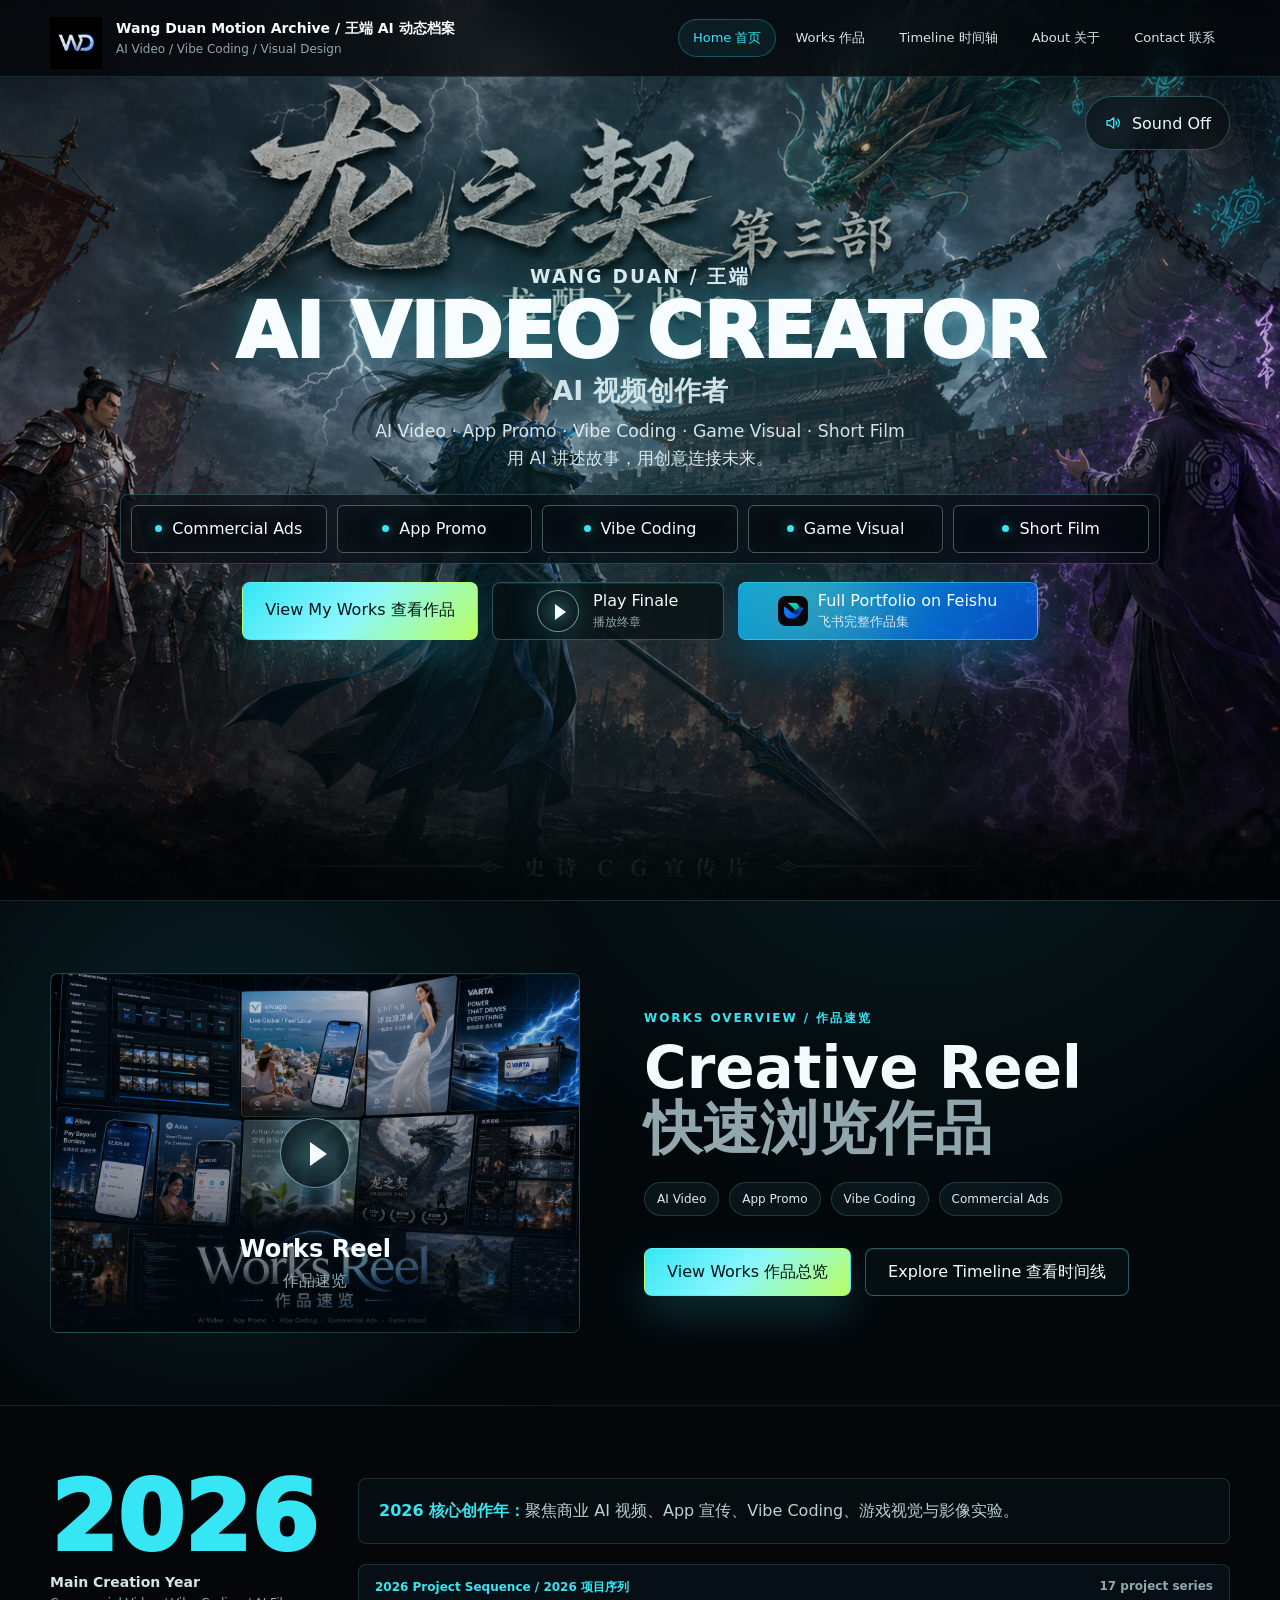
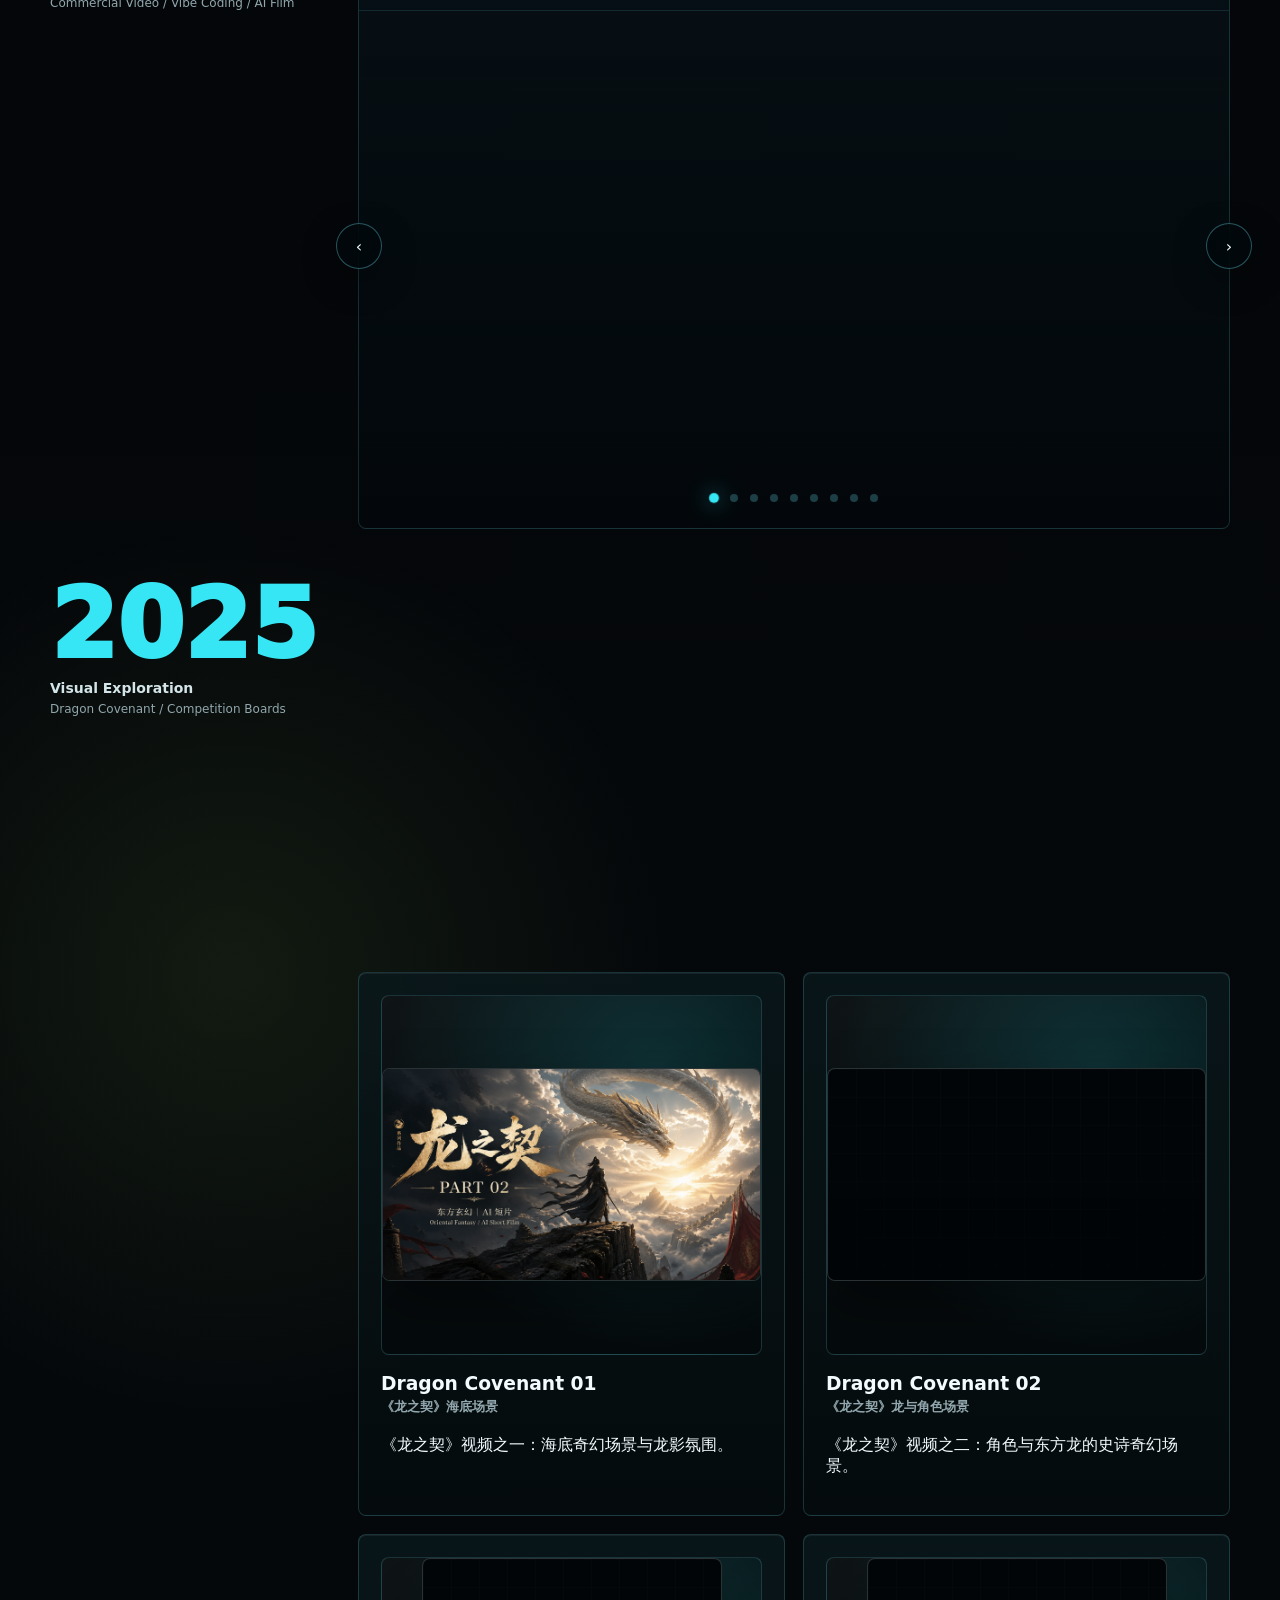
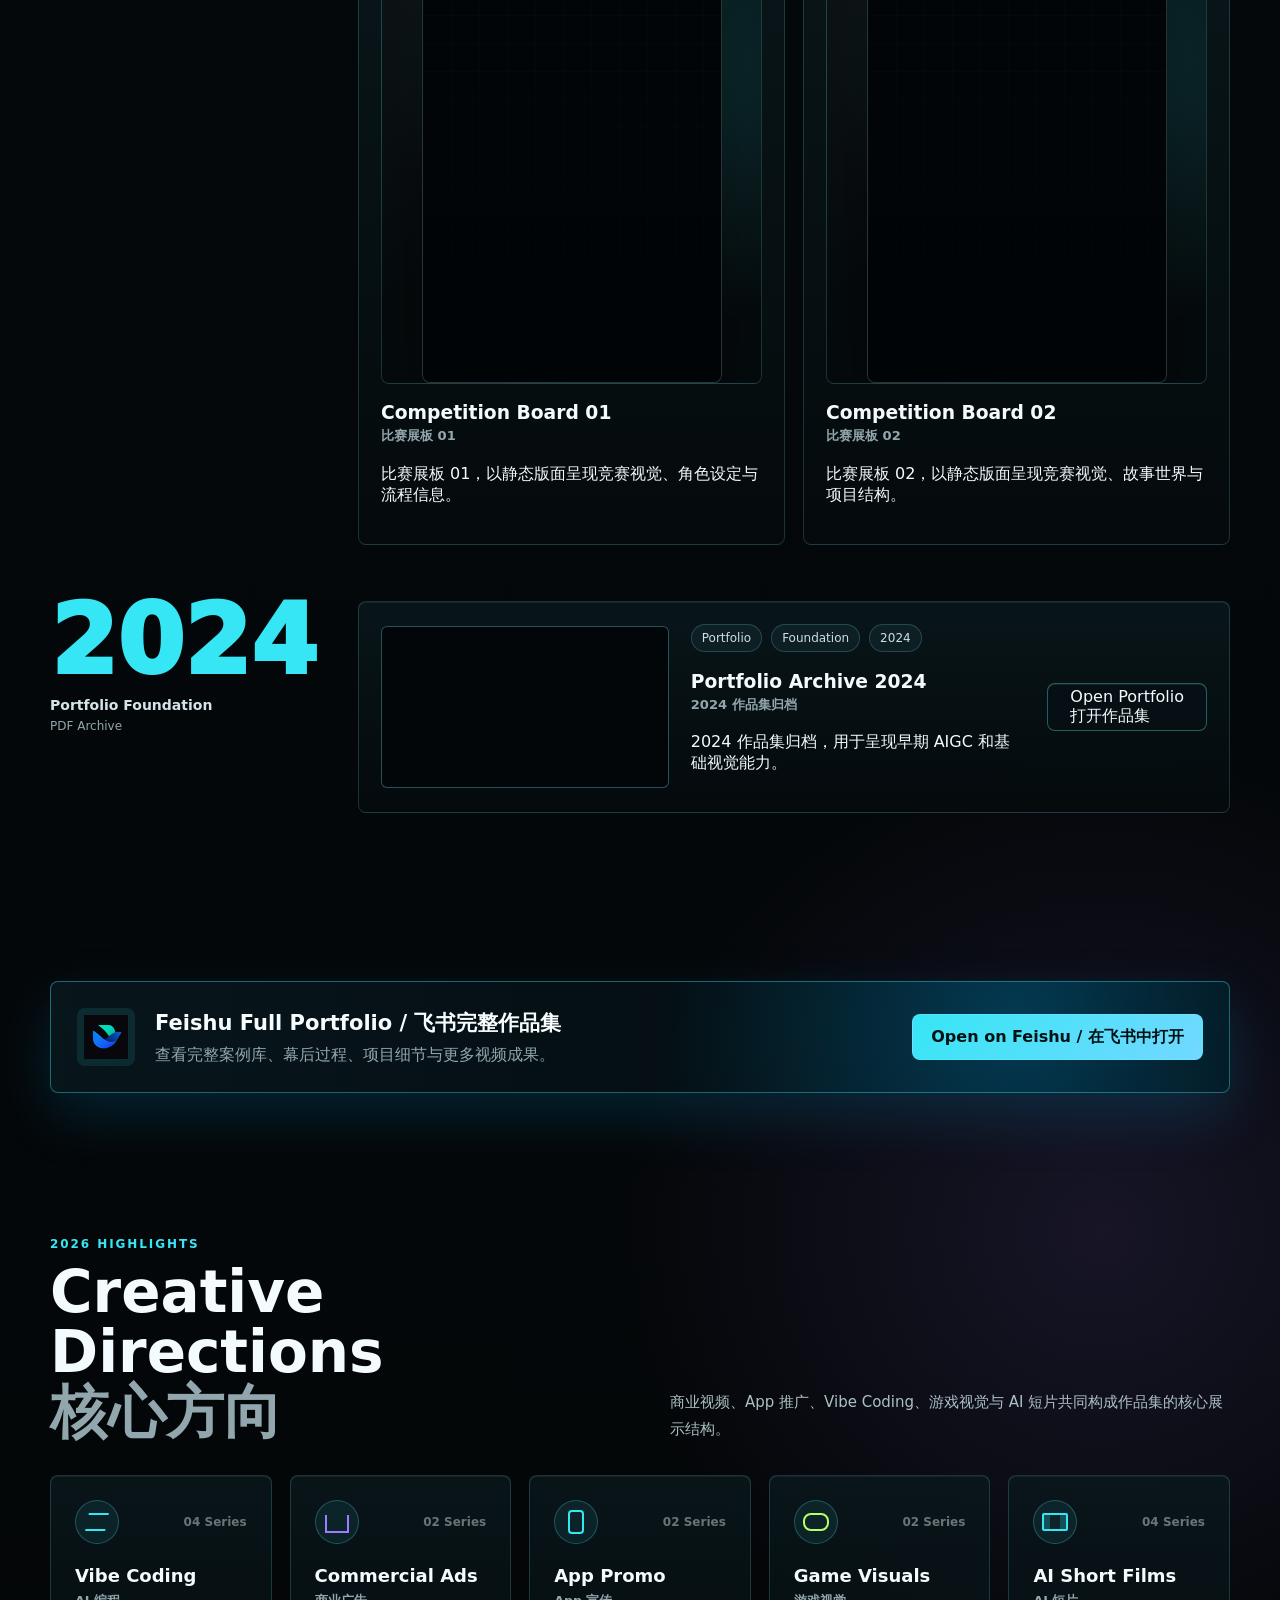
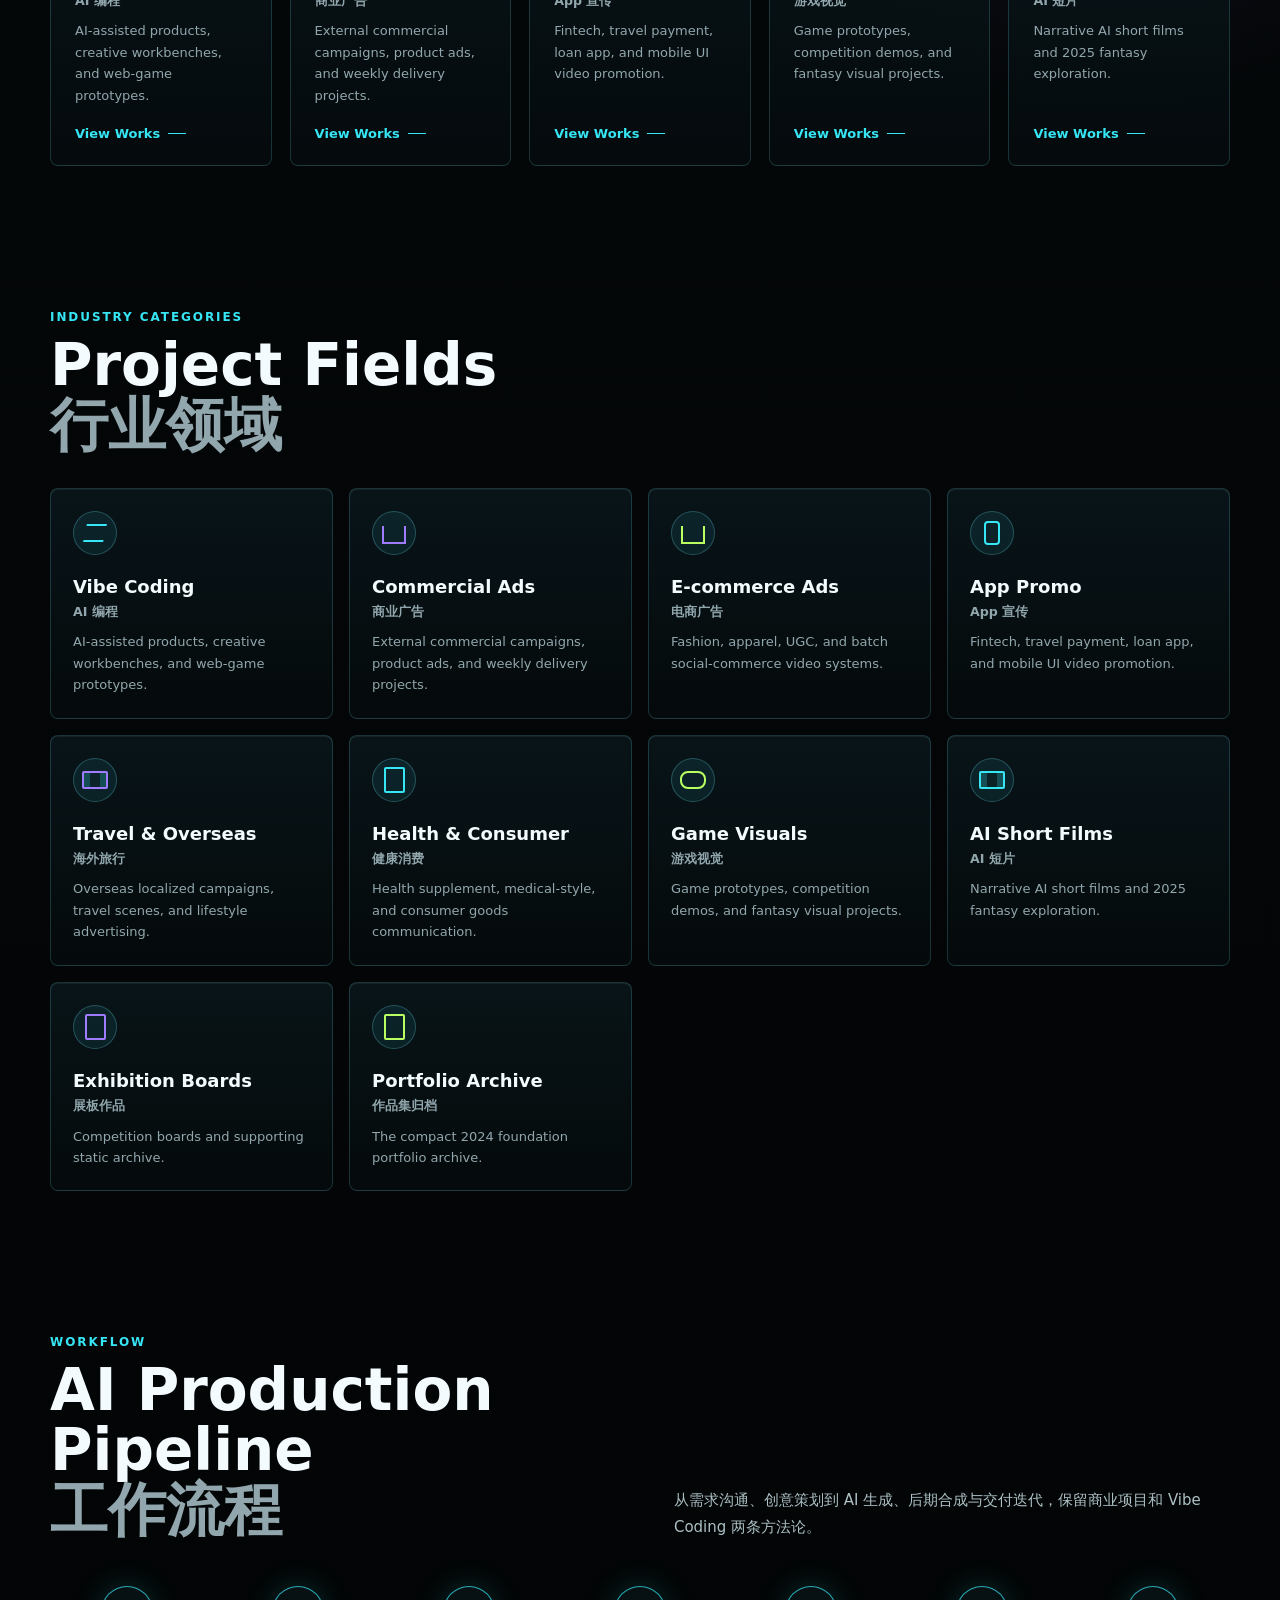
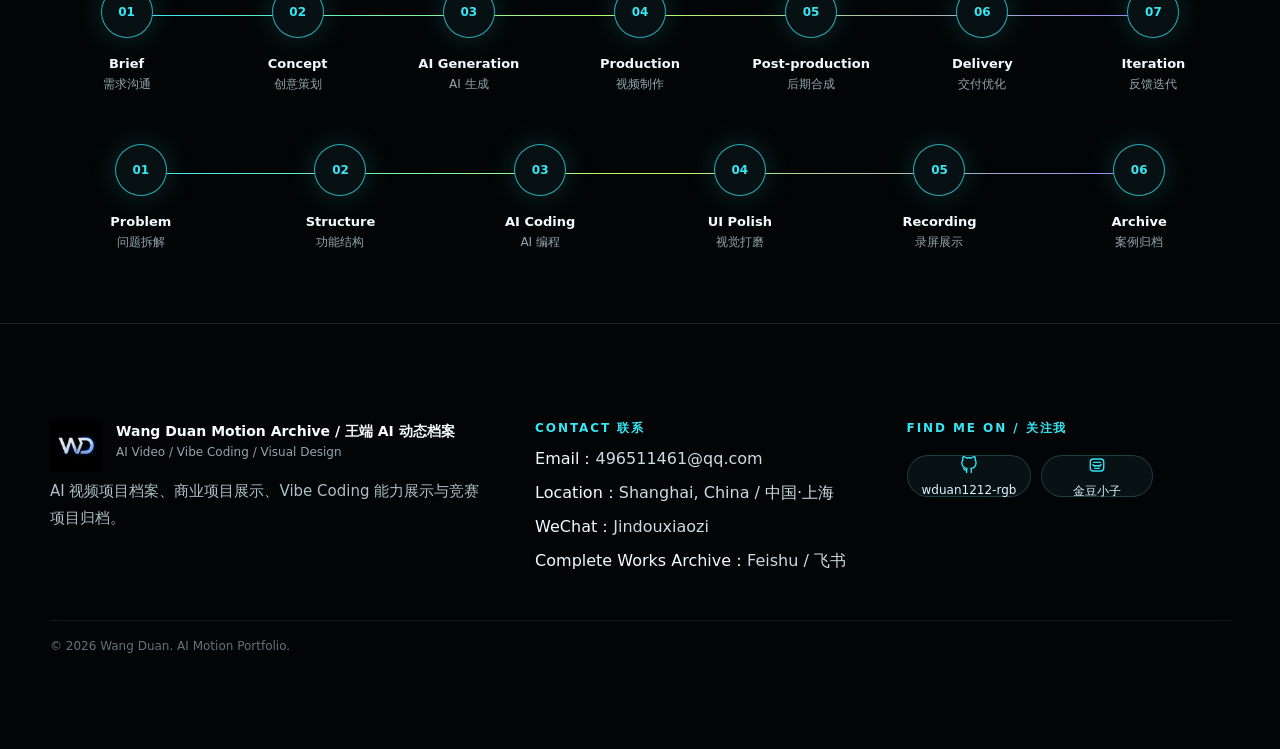
==== index.html @ a0ca11a1 "Deploy clean portfolio site" ====
<!doctype html>
<html lang="zh-CN">
  <head>
    <meta charset="utf-8">
    <meta name="viewport" content="width=device-width, initial-scale=1">
    <title>Wang Duan Motion Archive / 王端 AI 动态档案</title>
    <meta name="description" content="王端 AI 视频、Vibe Coding 网站与视觉设计个人作品集。">
    <link rel="stylesheet" href="assets/css/styles.css">
  </head>
  <body>
    <div class="shell">
      <header class="site-header">
        <nav class="nav" aria-label="Primary navigation">
          <a class="brand" href="index.html" aria-label="Wang Duan Motion Archive home">
            <span class="brand-mark">WD</span>
            <span class="brand-copy">
              <span class="brand-title">Wang Duan Motion Archive / 王端 AI 动态档案</span>
              <span class="brand-subtitle">AI Video / Vibe Coding / Visual Design</span>
            </span>
          </a>
          <button class="nav-toggle" type="button" data-nav-toggle aria-expanded="false" aria-label="Open navigation">
            <span></span><span></span><span></span>
          </button>
          <div class="nav-links" data-nav-links>
            <a href="index.html">Home 首页</a>
            <a href="works.html">Works 作品</a>
            <a href="index.html#timeline">Timeline 时间轴</a>
            <a href="about.html">About 关于</a>
            <a href="#contact">Contact 联系</a>
          </div>
        </nav>
      </header>

      <main class="page-main v2-main">
        <section class="hero-video-section" id="home">
          <video class="hero-bg-video" data-hero-video poster="assets/covers/horizontal/dragon-covenant-finale.png" autoplay playsinline loop></video>
          <div class="hero-poster-fallback" aria-hidden="true"></div>
          <div class="hero-video-overlay"></div>

          <button class="sound-toggle" type="button" data-sound-toggle>
            <img src="assets/icons/sound-on.svg" alt="" width="18" height="18">
            <span data-sound-label>Sound On</span>
          </button>

          <div class="container hero-v2-content">
            <h1 class="hero-v2-title reveal delay-1">
              <span>WANG DUAN / 王端</span>
              <strong>AI Video Creator</strong>
              <em>AI 视频创作者</em>
            </h1>
            <p class="hero-v2-copy reveal delay-2">
              AI Video · App Promo · Vibe Coding · Game Visual · Short Film<br>
              用 AI 讲述故事，用创意连接未来。
            </p>
            <div class="hero-v2-tags reveal delay-2" aria-label="Core directions">
              <a href="works.html?category=Commercial%20Ads">Commercial Ads</a>
              <a href="works.html?category=App%20Promo">App Promo</a>
              <a href="works.html?category=Vibe%20Coding">Vibe Coding</a>
              <a href="works.html?category=Game%20Visuals">Game Visual</a>
              <a href="works.html?category=AI%20Short%20Films">Short Film</a>
            </div>
            <div class="cta-row hero-cta reveal delay-3">
              <a class="button primary" href="#timeline">View My Works 查看作品</a>
              <a class="button hero-play-chip" href="https://www.bilibili.com/video/BV1qN9eBxE8x/?share_source=copy_web&vd_source=a8f7ef8f1d05e88568afa1ec3b099931" target="_blank" rel="noopener">
                <span class="play-button small" aria-hidden="true"></span>
                <span>Play Finale<br><em>播放终章</em></span>
              </a>
              <a class="button feishu-button" href="https://tcndqnj035ys.feishu.cn/docx/TIaadDGlfo3OVuxZvAxcnTnXn2g?from=from_copylink" data-feishu-link target="_blank" rel="noopener">
                <img src="assets/logo/feishu-icon.png" alt="" width="28" height="28">
                <span>Full Portfolio on Feishu<br><em>飞书完整作品集</em></span>
              </a>
            </div>
          </div>

          <a class="scroll-cue" href="#timeline">Scroll Down to Explore Timeline / 向下滚动查看时间线</a>
        </section>

        <section class="section compact intro-video-section" id="intro">
          <div class="container intro-video-grid">
            <a class="intro-video-card reveal" href="https://www.bilibili.com/video/BV1BA9eBoEZW/?share_source=copy_web&vd_source=a8f7ef8f1d05e88568afa1ec3b099931" target="_blank" rel="noopener">
              <video class="intro-preview-video" src="assets/covers/motion/quick-preview-cover.mp4" poster="assets/covers/horizontal/quick-preview-cover.png" autoplay muted loop playsinline preload="metadata" aria-hidden="true"></video>
              <span class="play-button" aria-hidden="true"></span>
              <span class="intro-video-copy">
                <strong>Works Reel</strong>
                <em>作品速览</em>
              </span>
            </a>
            <div class="intro-video-text reveal delay-1">
              <p class="section-kicker">Works Overview / 作品速览</p>
              <h2 class="section-title">Creative Reel<br><span>快速浏览作品</span></h2>
              <div class="intro-tag-row">
                <span>AI Video</span>
                <span>App Promo</span>
                <span>Vibe Coding</span>
                <span>Commercial Ads</span>
              </div>
              <div class="cta-row">
                <a class="button primary" href="works.html">View Works 作品总览</a>
                <a class="button" href="#timeline">Explore Timeline 查看时间线</a>
              </div>
            </div>
          </div>
        </section>

        <section class="section" id="timeline">
          <div class="container">
            <div class="timeline" data-timeline></div>
          </div>
        </section>

        <section class="section compact feishu-strip-section">
          <div class="container">
            <a class="feishu-strip reveal" href="https://tcndqnj035ys.feishu.cn/docx/TIaadDGlfo3OVuxZvAxcnTnXn2g?from=from_copylink" data-feishu-link target="_blank" rel="noopener">
              <span class="feishu-strip-icon">
                <img src="assets/logo/feishu-icon.png" alt="" width="44" height="44">
              </span>
              <span>
                <strong>Feishu Full Portfolio / 飞书完整作品集</strong>
                <em>查看完整案例库、幕后过程、项目细节与更多视频成果。</em>
              </span>
              <span class="feishu-strip-action">Open on Feishu / 在飞书中打开</span>
            </a>
          </div>
        </section>

        <section class="section compact" id="highlights">
          <div class="container">
            <div class="section-heading reveal">
              <div>
                <p class="section-kicker">2026 Highlights</p>
                <h2 class="section-title">Creative Directions<br><span>核心方向</span></h2>
              </div>
              <p class="section-lead">商业视频、App 推广、Vibe Coding、游戏视觉与 AI 短片共同构成作品集的核心展示结构。</p>
            </div>
            <div class="card-grid highlight-grid" data-highlights></div>
          </div>
        </section>

        <section class="section compact" id="categories">
          <div class="container">
            <div class="section-heading reveal">
              <div>
                <p class="section-kicker">Industry Categories</p>
                <h2 class="section-title">Project Fields<br><span>行业领域</span></h2>
              </div>
            </div>
            <div class="category-grid" data-categories></div>
          </div>
        </section>

        <section class="section compact" id="workflow">
          <div class="container">
            <div class="section-heading reveal">
              <div>
                <p class="section-kicker">Workflow</p>
                <h2 class="section-title">AI Production Pipeline<br><span>工作流程</span></h2>
              </div>
              <p class="section-lead">从需求沟通、创意策划到 AI 生成、后期合成与交付迭代，保留商业项目和 Vibe Coding 两条方法论。</p>
            </div>
            <div class="workflow-wrap">
              <div class="workflow reveal" data-workflow></div>
              <div class="workflow reveal six" data-vibe-workflow></div>
            </div>
          </div>
        </section>

        <section class="section contact-band" id="contact">
          <div class="container">
            <div class="contact-grid">
              <div class="reveal">
                <a class="brand" href="index.html">
                  <span class="brand-mark">WD</span>
                  <span class="brand-copy">
                    <span class="brand-title">Wang Duan Motion Archive / 王端 AI 动态档案</span>
                    <span class="brand-subtitle">AI Video / Vibe Coding / Visual Design</span>
                  </span>
                </a>
                <p class="section-lead">AI 视频项目档案、商业项目展示、Vibe Coding 能力展示与竞赛项目归档。</p>
              </div>
              <div class="reveal delay-1">
                <p class="section-kicker">Contact 联系</p>
                <ul class="contact-list">
                  <li>Email：<a href="mailto:496511461@qq.com" data-site-email>496511461@qq.com</a></li>
                  <li>Location：<span data-site-location>Shanghai, China / 中国·上海</span></li>
                  <li>WeChat：<span data-site-wechat>Jindouxiaozi</span></li>
                  <li>Complete Works Archive：<a href="https://tcndqnj035ys.feishu.cn/docx/TIaadDGlfo3OVuxZvAxcnTnXn2g?from=from_copylink" data-feishu-link target="_blank" rel="noopener">Feishu / 飞书</a></li>
                </ul>
              </div>
              <div class="reveal delay-2">
                <p class="section-kicker">Find me on / 关注我</p>
                <div class="social-row" data-socials></div>
              </div>
            </div>
            <div class="footer-note">© 2026 Wang Duan. AI Motion Portfolio.</div>
          </div>
        </section>
      </main>
    </div>

    <div class="modal" data-video-modal aria-hidden="true" role="dialog" aria-modal="true" aria-labelledby="video-modal-title">
      <div class="modal-backdrop"></div>
      <div class="modal-panel">
        <div class="modal-head">
          <h2 class="modal-title" id="video-modal-title" data-modal-title>Media Preview</h2>
          <button class="modal-close" type="button" data-modal-close aria-label="Close modal">×</button>
        </div>
        <div class="modal-body" data-modal-body></div>
      </div>
    </div>

    <script src="assets/js/data.js?v=20260501-portfolio-link"></script>
    <script src="assets/js/main.js?v=20260501-portfolio-link"></script>
  </body>
</html>
---- assets/css/styles.css ----
:root {
  --bg: #030507;
  --bg-soft: #071013;
  --panel: rgba(8, 18, 21, 0.78);
  --panel-strong: rgba(10, 23, 28, 0.94);
  --line: rgba(116, 238, 255, 0.18);
  --line-strong: rgba(116, 238, 255, 0.42);
  --text: #f3fbff;
  --muted: #91a7ad;
  --muted-2: #61747a;
  --cyan: #36e6f4;
  --lime: #b9ff62;
  --violet: #9f7cff;
  --rose: #ff6fb1;
  --amber: #ffd166;
  --shadow: 0 24px 70px rgba(0, 0, 0, 0.42);
  --radius: 8px;
  --max: 1180px;
  --ease: cubic-bezier(0.22, 1, 0.36, 1);
}

* {
  box-sizing: border-box;
}

html {
  scroll-behavior: smooth;
  background: var(--bg);
}

body {
  margin: 0;
  min-height: 100vh;
  color: var(--text);
  font-family: Inter, ui-sans-serif, system-ui, -apple-system, BlinkMacSystemFont, "Segoe UI", "PingFang SC", "Microsoft YaHei", sans-serif;
  background:
    radial-gradient(circle at 72% 10%, rgba(54, 230, 244, 0.22), transparent 32rem),
    radial-gradient(circle at 18% 36%, rgba(185, 255, 98, 0.08), transparent 28rem),
    radial-gradient(circle at 86% 62%, rgba(159, 124, 255, 0.12), transparent 30rem),
    linear-gradient(180deg, #030507 0%, #05080b 44%, #020404 100%);
  overflow-x: hidden;
}

body::before {
  content: "";
  position: fixed;
  inset: 0;
  pointer-events: none;
  z-index: -2;
  background-image:
    linear-gradient(rgba(99, 224, 240, 0.07) 1px, transparent 1px),
    linear-gradient(90deg, rgba(99, 224, 240, 0.07) 1px, transparent 1px);
  background-size: 48px 48px;
  mask-image: linear-gradient(180deg, rgba(0, 0, 0, 0.92), rgba(0, 0, 0, 0.12) 70%, transparent);
}

body::after {
  content: "";
  position: fixed;
  inset: 0;
  pointer-events: none;
  z-index: -1;
  background:
    linear-gradient(90deg, rgba(3, 5, 7, 0.9), transparent 26%, transparent 74%, rgba(3, 5, 7, 0.9)),
    repeating-linear-gradient(0deg, rgba(255, 255, 255, 0.025) 0, rgba(255, 255, 255, 0.025) 1px, transparent 1px, transparent 3px);
  opacity: 0.65;
}

img {
  display: block;
  max-width: 100%;
}

a {
  color: inherit;
  text-decoration: none;
}

button,
input,
textarea {
  font: inherit;
}

button {
  cursor: pointer;
}

.shell {
  min-height: 100vh;
}

.site-header {
  position: fixed;
  top: 0;
  left: 0;
  right: 0;
  z-index: 50;
  border-bottom: 1px solid rgba(116, 238, 255, 0.14);
  background: rgba(3, 5, 7, 0.72);
  backdrop-filter: blur(18px);
}

.nav {
  width: min(var(--max), calc(100vw - 40px));
  height: 76px;
  margin: 0 auto;
  display: flex;
  align-items: center;
  justify-content: space-between;
  gap: 28px;
}

.brand {
  display: flex;
  align-items: center;
  gap: 14px;
  min-width: 0;
}

.brand-mark {
  width: 50px;
  height: 36px;
  display: grid;
  place-items: center;
  color: var(--cyan);
  font-size: 30px;
  font-weight: 900;
  line-height: 1;
}

.brand-copy {
  min-width: 0;
}

.brand-title {
  display: block;
  color: #f7fdff;
  font-size: 14px;
  font-weight: 780;
  white-space: nowrap;
  overflow: hidden;
  text-overflow: ellipsis;
}

.brand-subtitle {
  display: block;
  margin-top: 4px;
  color: var(--muted);
  font-size: 12px;
}

.nav-links {
  display: flex;
  align-items: center;
  gap: 4px;
}

.nav-links a {
  position: relative;
  display: inline-flex;
  align-items: center;
  height: 38px;
  padding: 0 14px;
  color: #d5e5e9;
  font-size: 13px;
  border: 1px solid transparent;
  border-radius: 999px;
  transition: color 0.25s var(--ease), border-color 0.25s var(--ease), background 0.25s var(--ease);
}

.nav-links a:hover,
.nav-links a.is-active {
  color: var(--cyan);
  border-color: rgba(54, 230, 244, 0.28);
  background: rgba(54, 230, 244, 0.08);
}

.nav-toggle {
  display: none;
  width: 42px;
  height: 42px;
  border: 1px solid rgba(116, 238, 255, 0.24);
  border-radius: 8px;
  color: var(--text);
  background: rgba(8, 18, 21, 0.72);
}

.nav-toggle span {
  display: block;
  width: 20px;
  height: 2px;
  margin: 4px auto;
  background: currentColor;
}

.page-main {
  padding-top: 76px;
}

.section {
  position: relative;
  padding: 96px 0;
}

.section.compact {
  padding: 72px 0;
}

.container {
  width: min(var(--max), calc(100vw - 40px));
  margin: 0 auto;
}

.section-heading {
  display: flex;
  align-items: end;
  justify-content: space-between;
  gap: 28px;
  margin-bottom: 32px;
}

.section-kicker {
  margin: 0 0 12px;
  color: var(--cyan);
  font-size: 12px;
  font-weight: 800;
  letter-spacing: 0.16em;
  text-transform: uppercase;
}

.section-title {
  margin: 0;
  color: var(--text);
  font-size: clamp(30px, 5vw, 58px);
  line-height: 1.03;
  font-weight: 880;
}

.section-title span {
  color: var(--muted);
}

.section-lead {
  max-width: 560px;
  margin: 16px 0 0;
  color: #acc0c5;
  font-size: 15px;
  line-height: 1.8;
}

.page-hero {
  min-height: calc(100vh - 76px);
  padding: 58px 0 24px;
  display: grid;
  align-items: center;
}

.hero-grid {
  display: grid;
  grid-template-columns: minmax(0, 1.02fr) minmax(420px, 0.98fr);
  gap: clamp(28px, 5vw, 72px);
  align-items: center;
}

.eyebrow {
  display: inline-flex;
  align-items: center;
  gap: 10px;
  color: var(--cyan);
  font-size: 13px;
  font-weight: 820;
  letter-spacing: 0.08em;
  text-transform: uppercase;
}

.eyebrow::before {
  content: "";
  width: 28px;
  height: 1px;
  background: currentColor;
}

.hero-title {
  margin: 22px 0 0;
  font-size: clamp(48px, 9vw, 106px);
  line-height: 0.94;
  font-weight: 900;
  letter-spacing: 0;
}

.hero-title .line {
  display: block;
  opacity: 0;
  transform: translateY(24px);
  animation: titleIn 0.82s var(--ease) forwards;
}

.hero-title .line:nth-child(2) {
  animation-delay: 0.1s;
}

.hero-title .line:nth-child(3) {
  animation-delay: 0.2s;
}

.hero-title em {
  color: transparent;
  font-style: normal;
  -webkit-text-stroke: 1px rgba(243, 251, 255, 0.72);
}

.hero-copy {
  max-width: 590px;
  margin: 24px 0 0;
  color: #bed0d5;
  font-size: 17px;
  line-height: 1.85;
}

.tag-row {
  display: flex;
  flex-wrap: wrap;
  gap: 12px;
  margin-top: 26px;
}

.tag-card {
  min-width: 114px;
  padding: 14px 14px 13px;
  border: 1px solid rgba(116, 238, 255, 0.22);
  border-radius: 8px;
  background: linear-gradient(180deg, rgba(14, 31, 36, 0.78), rgba(7, 15, 17, 0.72));
  box-shadow: inset 0 1px 0 rgba(255, 255, 255, 0.06);
  transition: transform 0.35s var(--ease), border-color 0.35s var(--ease), background 0.35s var(--ease);
}

.tag-card:hover {
  transform: translateY(-4px);
  border-color: rgba(54, 230, 244, 0.64);
  background: linear-gradient(180deg, rgba(24, 55, 61, 0.86), rgba(7, 15, 17, 0.76));
}

.tag-card strong {
  display: block;
  margin-bottom: 4px;
  color: var(--text);
  font-size: 13px;
}

.tag-card span {
  color: var(--muted);
  font-size: 12px;
}

.cta-row {
  display: flex;
  flex-wrap: wrap;
  gap: 14px;
  margin-top: 32px;
}

.button {
  --button-line: rgba(116, 238, 255, 0.34);
  display: inline-flex;
  align-items: center;
  justify-content: center;
  gap: 10px;
  min-height: 48px;
  padding: 0 22px;
  border: 1px solid var(--button-line);
  border-radius: 8px;
  color: var(--text);
  background: rgba(7, 18, 21, 0.82);
  box-shadow: inset 0 1px 0 rgba(255, 255, 255, 0.08);
  transition: transform 0.28s var(--ease), border-color 0.28s var(--ease), background 0.28s var(--ease), color 0.28s var(--ease);
}

.button.primary {
  color: #001214;
  border-color: transparent;
  background: linear-gradient(135deg, var(--cyan), #8af7ff 48%, var(--lime));
  box-shadow: 0 18px 44px rgba(54, 230, 244, 0.18);
}

.button:hover {
  transform: translateY(-3px);
  border-color: rgba(54, 230, 244, 0.68);
}

.button[aria-disabled="true"],
.button:disabled {
  color: var(--muted-2);
  cursor: not-allowed;
  border-color: rgba(116, 238, 255, 0.12);
  background: rgba(7, 18, 21, 0.44);
  box-shadow: none;
  transform: none;
}

.hero-visual {
  position: relative;
  min-height: 620px;
  display: grid;
  align-items: end;
  justify-items: center;
  isolation: isolate;
}

.portrait-orbit {
  position: absolute;
  width: min(46vw, 610px);
  aspect-ratio: 1;
  border-radius: 50%;
  border: 1px solid rgba(54, 230, 244, 0.18);
  background:
    radial-gradient(circle, rgba(54, 230, 244, 0.32), transparent 42%),
    conic-gradient(from 45deg, rgba(54, 230, 244, 0.46), transparent, rgba(185, 255, 98, 0.18), transparent, rgba(159, 124, 255, 0.22), transparent);
  filter: drop-shadow(0 0 58px rgba(54, 230, 244, 0.2));
  transform: translate3d(var(--mx, 0), var(--my, 0), 0);
  transition: transform 0.28s linear;
  animation: orbitSpin 18s linear infinite;
  opacity: 0.8;
}

.portrait-orbit::before,
.portrait-orbit::after {
  content: "";
  position: absolute;
  inset: 8%;
  border-radius: inherit;
  border: 1px dashed rgba(116, 238, 255, 0.28);
}

.portrait-orbit::after {
  inset: 20%;
  border-color: rgba(185, 255, 98, 0.16);
  animation: orbitSpin 12s linear infinite reverse;
}

.portrait-wrap {
  position: relative;
  width: min(40vw, 520px);
  max-width: 520px;
  align-self: end;
  transform: translate3d(calc(var(--mx, 0) * -0.5), calc(var(--my, 0) * -0.5), 0);
  transition: transform 0.28s linear;
  z-index: 1;
}

.portrait-wrap::after {
  content: "";
  position: absolute;
  left: 4%;
  right: 4%;
  bottom: -1px;
  height: 34%;
  background: linear-gradient(180deg, transparent, #030507 72%);
  pointer-events: none;
}

.portrait-image {
  width: 100%;
  height: auto;
  filter: drop-shadow(0 32px 42px rgba(0, 0, 0, 0.56)) saturate(0.96) contrast(1.04);
}

.intro-card {
  position: absolute;
  right: 0;
  bottom: 120px;
  width: min(230px, 45vw);
  padding: 22px;
  border: 1px solid rgba(116, 238, 255, 0.38);
  border-radius: 8px;
  background: rgba(9, 24, 28, 0.76);
  box-shadow: var(--shadow), inset 0 1px 0 rgba(255, 255, 255, 0.08);
  backdrop-filter: blur(18px);
  animation: floatCard 5.6s ease-in-out infinite;
  z-index: 3;
}

.intro-card strong {
  display: block;
  font-size: 16px;
  line-height: 1.35;
}

.intro-card span {
  display: block;
  margin-top: 6px;
  color: var(--muted);
  font-size: 13px;
}

.play-button {
  position: relative;
  width: 70px;
  height: 70px;
  margin: 24px 0 18px;
  border: 1px solid rgba(196, 251, 255, 0.55);
  border-radius: 50%;
  color: var(--text);
  background:
    radial-gradient(circle, rgba(116, 238, 255, 0.2), transparent 70%),
    rgba(12, 30, 35, 0.86);
  box-shadow: 0 0 32px rgba(54, 230, 244, 0.22);
}

.play-button::before {
  content: "";
  position: absolute;
  left: 29px;
  top: 23px;
  width: 0;
  height: 0;
  border-top: 12px solid transparent;
  border-bottom: 12px solid transparent;
  border-left: 17px solid currentColor;
}

.play-button.small {
  width: 42px;
  height: 42px;
  margin: 0;
}

.play-button.small::before {
  left: 17px;
  top: 13px;
  border-top-width: 8px;
  border-bottom-width: 8px;
  border-left-width: 11px;
}

.corner-grid {
  position: absolute;
  top: 0;
  right: 0;
  width: 92px;
  height: 92px;
  background-image:
    linear-gradient(rgba(54, 230, 244, 0.16) 1px, transparent 1px),
    linear-gradient(90deg, rgba(54, 230, 244, 0.16) 1px, transparent 1px);
  background-size: 12px 12px;
  opacity: 0.42;
}

.showreel-band {
  border-top: 1px solid rgba(116, 238, 255, 0.14);
  border-bottom: 1px solid rgba(116, 238, 255, 0.14);
  background: linear-gradient(90deg, rgba(4, 12, 14, 0.88), rgba(12, 28, 31, 0.76), rgba(4, 12, 14, 0.88));
}

.showreel-grid {
  display: grid;
  grid-template-columns: minmax(0, 0.9fr) minmax(360px, 1.1fr);
  gap: 42px;
  align-items: center;
}

.showreel-frame {
  position: relative;
  width: 100%;
  min-height: 280px;
  border: 1px solid rgba(116, 238, 255, 0.24);
  border-radius: 8px;
  color: inherit;
  text-align: left;
  overflow: hidden;
  appearance: none;
  background:
    linear-gradient(120deg, rgba(54, 230, 244, 0.2), transparent 38%),
    radial-gradient(circle at 72% 36%, rgba(159, 124, 255, 0.22), transparent 25rem),
    #071013;
}

.showreel-frame::before {
  content: "";
  position: absolute;
  inset: 0;
  background:
    linear-gradient(90deg, transparent, rgba(255, 255, 255, 0.12), transparent),
    repeating-linear-gradient(90deg, rgba(255, 255, 255, 0.04) 0 1px, transparent 1px 8px);
  transform: translateX(-120%);
  animation: sweep 5.2s var(--ease) infinite;
}

.showreel-meta {
  position: absolute;
  left: 24px;
  right: 24px;
  bottom: 22px;
  display: flex;
  align-items: end;
  justify-content: space-between;
  gap: 20px;
}

.showreel-meta strong {
  display: block;
  font-size: 22px;
}

.showreel-meta span {
  display: block;
  margin-top: 7px;
  color: var(--muted);
  font-size: 13px;
}

.card-grid {
  display: grid;
  grid-template-columns: repeat(4, minmax(0, 1fr));
  gap: 18px;
}

.highlight-grid {
  grid-template-columns: repeat(5, minmax(0, 1fr));
}

.metric-card,
.work-card,
.category-card,
.archive-card {
  position: relative;
  border: 1px solid rgba(116, 238, 255, 0.18);
  border-radius: 8px;
  background: linear-gradient(180deg, rgba(10, 24, 28, 0.84), rgba(5, 11, 13, 0.88));
  box-shadow: inset 0 1px 0 rgba(255, 255, 255, 0.06);
  overflow: hidden;
}

.metric-card {
  min-height: 190px;
  padding: 24px;
  display: flex;
  flex-direction: column;
  justify-content: space-between;
}

.metric-card::before,
.work-card::before,
.category-card::before,
.archive-card::before {
  content: "";
  position: absolute;
  inset: 0;
  border-radius: inherit;
  background: linear-gradient(120deg, rgba(54, 230, 244, 0.16), transparent 34%, rgba(185, 255, 98, 0.07));
  opacity: 0;
  transition: opacity 0.35s var(--ease);
  pointer-events: none;
}

.metric-card:hover::before,
.work-card:hover::before,
.category-card:hover::before,
.archive-card:hover::before {
  opacity: 1;
}

.metric-top {
  display: flex;
  align-items: center;
  justify-content: space-between;
  gap: 14px;
}

.metric-icon,
.work-icon,
.category-icon {
  width: 44px;
  height: 44px;
  display: grid;
  place-items: center;
  border: 1px solid rgba(116, 238, 255, 0.24);
  border-radius: 50%;
  color: var(--cyan);
  background: rgba(54, 230, 244, 0.08);
}

.metric-icon::before,
.work-icon::before,
.category-icon::before {
  content: "";
  width: 18px;
  height: 18px;
  border: 2px solid currentColor;
}

[data-icon="phone"]::before {
  width: 12px;
  height: 20px;
  border-radius: 4px;
}

[data-icon="code"]::before {
  width: 20px;
  height: 14px;
  border-left: 0;
  border-right: 0;
  transform: skewX(-12deg);
}

[data-icon="game"]::before {
  width: 22px;
  height: 14px;
  border-radius: 8px;
}

[data-icon="film"]::before {
  width: 22px;
  height: 14px;
  border-radius: 2px;
  box-shadow: inset 6px 0 0 rgba(54, 230, 244, 0.22), inset -6px 0 0 rgba(54, 230, 244, 0.22);
}

[data-icon="pdf"]::before,
[data-icon="board"]::before,
[data-icon="all"]::before {
  width: 17px;
  height: 22px;
  border-radius: 2px;
}

[data-icon="commerce"]::before {
  width: 20px;
  height: 16px;
  border-top: 0;
  transform: translateY(2px);
}

.count {
  color: rgba(243, 251, 255, 0.42);
  font-size: 12px;
  font-weight: 800;
}

.metric-card h3,
.category-card h3 {
  margin: 20px 0 0;
  font-size: 18px;
  line-height: 1.3;
}

.metric-card p,
.category-card p {
  margin: 10px 0 0;
  color: var(--muted);
  font-size: 13px;
  line-height: 1.65;
}

.text-link {
  display: inline-flex;
  align-items: center;
  gap: 8px;
  margin-top: 20px;
  color: var(--cyan);
  font-size: 13px;
  font-weight: 760;
}

.text-link::after {
  content: "";
  width: 18px;
  height: 1px;
  background: currentColor;
  transform-origin: left;
  transition: transform 0.25s var(--ease);
}

.text-link:hover::after {
  transform: scaleX(1.45);
}

.featured-stage {
  position: relative;
}

.stage-layout {
  display: grid;
  grid-template-columns: 280px minmax(0, 1fr);
  gap: 30px;
}

.stage-rail {
  position: sticky;
  top: 106px;
  align-self: start;
  min-height: 470px;
  display: flex;
  flex-direction: column;
  justify-content: space-between;
  padding: 28px;
  border-left: 1px solid rgba(116, 238, 255, 0.28);
  background: linear-gradient(180deg, rgba(4, 11, 13, 0.58), transparent);
}

.stage-number {
  color: var(--cyan);
  font-size: clamp(64px, 9vw, 116px);
  line-height: 0.85;
  font-weight: 900;
}

.stage-label {
  color: var(--muted);
  font-size: 13px;
  line-height: 1.7;
}

.stage-progress {
  height: 3px;
  width: 100%;
  background: rgba(116, 238, 255, 0.14);
  overflow: hidden;
}

.stage-progress span {
  display: block;
  width: calc(var(--stage-progress, 0) * 100%);
  height: 100%;
  background: linear-gradient(90deg, var(--cyan), var(--lime));
}

.stage-list {
  display: grid;
  gap: 22px;
}

.module-card {
  min-height: 420px;
  display: grid;
  grid-template-columns: minmax(260px, 0.86fr) minmax(0, 1.14fr);
  gap: 28px;
  align-items: stretch;
  padding: 22px;
  border: 1px solid rgba(116, 238, 255, 0.18);
  border-radius: 8px;
  background:
    linear-gradient(130deg, rgba(54, 230, 244, 0.08), transparent 34%),
    rgba(6, 14, 17, 0.86);
  overflow: hidden;
  transform: translateY(22px) scale(0.985);
  opacity: 0.56;
  transition: opacity 0.6s var(--ease), transform 0.6s var(--ease), border-color 0.6s var(--ease), background 0.6s var(--ease);
}

.module-card.is-current {
  opacity: 1;
  transform: translateY(0) scale(1);
  border-color: rgba(54, 230, 244, 0.48);
  background:
    linear-gradient(130deg, rgba(54, 230, 244, 0.16), transparent 34%),
    radial-gradient(circle at 84% 20%, rgba(185, 255, 98, 0.1), transparent 18rem),
    rgba(6, 14, 17, 0.92);
}

.module-copy {
  display: flex;
  flex-direction: column;
  justify-content: space-between;
  gap: 26px;
  padding: 8px 0 8px 6px;
}

.module-copy h3 {
  margin: 0;
  font-size: clamp(24px, 3vw, 38px);
  line-height: 1.08;
}

.module-copy p {
  margin: 14px 0 0;
  color: #a9bec3;
  line-height: 1.75;
}

.meta-row {
  display: flex;
  flex-wrap: wrap;
  gap: 9px;
}

.pill {
  display: inline-flex;
  align-items: center;
  min-height: 28px;
  padding: 0 10px;
  border: 1px solid rgba(116, 238, 255, 0.2);
  border-radius: 999px;
  color: #cce0e4;
  background: rgba(116, 238, 255, 0.06);
  font-size: 12px;
}

.preview-shell {
  position: relative;
  min-height: 360px;
  display: grid;
  place-items: center;
  overflow: hidden;
  border: 1px solid rgba(116, 238, 255, 0.18);
  border-radius: 8px;
  background:
    radial-gradient(circle at 72% 24%, rgba(54, 230, 244, 0.18), transparent 17rem),
    linear-gradient(140deg, rgba(255, 255, 255, 0.04), transparent 48%),
    #050a0c;
}

.preview-shell::after {
  content: "";
  position: absolute;
  inset: 0;
  background: linear-gradient(120deg, transparent, rgba(255, 255, 255, 0.13), transparent);
  transform: translateX(-120%);
  transition: transform 0.85s var(--ease);
}

.module-card.is-current .preview-shell::after,
.work-card:hover .visual-placeholder::after {
  transform: translateX(120%);
}

.visual-placeholder {
  position: relative;
  overflow: hidden;
  border-radius: 8px;
  background:
    radial-gradient(circle at 30% 24%, rgba(185, 255, 98, 0.2), transparent 12rem),
    radial-gradient(circle at 74% 70%, rgba(159, 124, 255, 0.24), transparent 12rem),
    linear-gradient(150deg, rgba(54, 230, 244, 0.12), rgba(255, 255, 255, 0.03));
}

.visual-placeholder::before {
  content: "";
  position: absolute;
  inset: 0;
  background:
    linear-gradient(rgba(255, 255, 255, 0.06) 1px, transparent 1px),
    linear-gradient(90deg, rgba(255, 255, 255, 0.06) 1px, transparent 1px);
  background-size: 22px 22px;
  opacity: 0.34;
}

.visual-placeholder::after {
  content: "";
  position: absolute;
  inset: 0;
  background: linear-gradient(110deg, transparent, rgba(255, 255, 255, 0.17), transparent);
  transform: translateX(-120%);
  transition: transform 0.7s var(--ease);
}

.visual-label {
  position: absolute;
  left: 18px;
  right: 18px;
  bottom: 18px;
  z-index: 2;
}

.visual-label strong {
  display: block;
  color: #f7fdff;
  font-size: 15px;
}

.visual-label span {
  display: block;
  margin-top: 6px;
  color: #a7bbc0;
  font-size: 12px;
}

.phone-shell {
  position: relative;
  width: min(58%, 248px);
  aspect-ratio: 9 / 18.8;
  padding: 10px;
  border: 1px solid rgba(215, 250, 255, 0.3);
  border-radius: 28px;
  background: linear-gradient(180deg, #14262b, #050809);
  box-shadow: 0 24px 58px rgba(0, 0, 0, 0.42);
}

.phone-shell::before {
  content: "";
  position: absolute;
  top: 12px;
  left: 50%;
  width: 70px;
  height: 18px;
  border-radius: 999px;
  background: #030507;
  transform: translateX(-50%);
  z-index: 3;
}

.phone-screen {
  position: relative;
  width: 100%;
  height: 100%;
  border-radius: 22px;
  overflow: hidden;
}

.browser-shell {
  position: relative;
  width: min(100%, 520px);
  aspect-ratio: 16 / 10;
  border: 1px solid rgba(215, 250, 255, 0.18);
  border-radius: 8px;
  overflow: hidden;
  background: #05090b;
  box-shadow: 0 24px 58px rgba(0, 0, 0, 0.36);
}

.browser-bar {
  height: 36px;
  display: flex;
  align-items: center;
  gap: 7px;
  padding: 0 14px;
  border-bottom: 1px solid rgba(116, 238, 255, 0.16);
  background: rgba(255, 255, 255, 0.04);
}

.browser-bar span {
  width: 8px;
  height: 8px;
  border-radius: 50%;
  background: rgba(116, 238, 255, 0.62);
}

.browser-screen {
  position: relative;
  height: calc(100% - 36px);
}

.wide-frame {
  width: min(100%, 560px);
  aspect-ratio: 16 / 9;
  border: 1px solid rgba(215, 250, 255, 0.18);
  border-radius: 8px;
  overflow: hidden;
  box-shadow: 0 24px 58px rgba(0, 0, 0, 0.36);
}

.work-grid {
  display: grid;
  grid-template-columns: repeat(3, minmax(0, 1fr));
  gap: 18px;
}

.home-work-grid {
  grid-template-columns: repeat(4, minmax(0, 1fr));
}

.work-card {
  min-height: 100%;
  padding: 14px;
  transition: transform 0.35s var(--ease), border-color 0.35s var(--ease), background 0.35s var(--ease);
}

.work-card:hover {
  transform: translateY(-7px);
  border-color: rgba(54, 230, 244, 0.5);
}

.work-card .card-visual {
  position: relative;
  min-height: 250px;
  border-radius: 8px;
  display: grid;
  place-items: center;
  overflow: hidden;
}

.work-card.vertical-video .card-visual {
  min-height: 360px;
}

.work-card.website-recording .card-visual,
.work-card.horizontal-video .card-visual {
  min-height: 245px;
}

.work-card h3 span,
.module-copy h3 span,
.metric-card h3 span,
.category-card h3 span,
.archive-card h3 span,
.case-title span {
  color: var(--muted);
  font-size: 0.7em;
  font-weight: 740;
}

.card-body {
  padding: 16px 4px 2px;
}

.card-body h3 {
  margin: 0;
  font-size: 17px;
  line-height: 1.3;
}

.card-body p {
  margin: 10px 0 0;
  color: var(--muted);
  font-size: 13px;
  line-height: 1.65;
}

.card-actions {
  display: flex;
  align-items: center;
  justify-content: space-between;
  gap: 12px;
  margin-top: 16px;
  padding-top: 14px;
  border-top: 1px solid rgba(116, 238, 255, 0.12);
}

.mini-action {
  display: inline-flex;
  align-items: center;
  min-height: 32px;
  padding: 0 10px;
  border: 1px solid rgba(116, 238, 255, 0.2);
  border-radius: 6px;
  color: var(--text);
  background: rgba(116, 238, 255, 0.06);
  font-size: 12px;
}

button.mini-action {
  appearance: none;
}

.duration {
  color: var(--muted);
  font-size: 12px;
}

.horizontal-section {
  overflow: hidden;
}

.horizontal-stage {
  position: relative;
}

.horizontal-track {
  display: flex;
  gap: 18px;
  will-change: transform;
  transform: translate3d(calc(var(--h-progress, 0) * -1px), 0, 0);
}

.horizontal-track .work-card {
  flex: 0 0 min(340px, calc(100vw - 64px));
}

.timeline {
  display: grid;
  gap: 56px;
}

.year-block {
  display: grid;
  grid-template-columns: 180px minmax(0, 1fr);
  gap: 36px;
  align-items: start;
}

.year-sticky {
  position: sticky;
  top: 114px;
}

.year {
  margin: 0;
  color: var(--cyan);
  font-size: clamp(54px, 8vw, 96px);
  line-height: 0.85;
  font-weight: 920;
}

.year-caption {
  margin: 14px 0 0;
  color: #d4e5e9;
  font-size: 14px;
  font-weight: 800;
}

.year-caption span {
  display: block;
  margin-top: 6px;
  color: var(--muted);
  font-size: 12px;
  font-weight: 500;
}

.year-content {
  display: grid;
  gap: 20px;
}

.year-note {
  padding: 18px 20px;
  border: 1px solid rgba(116, 238, 255, 0.16);
  border-radius: 8px;
  color: #bbd0d5;
  background: rgba(7, 18, 21, 0.64);
  line-height: 1.75;
}

.archive-grid {
  display: grid;
  grid-template-columns: repeat(2, minmax(0, 1fr));
  gap: 18px;
}

.archive-card {
  min-height: 210px;
  padding: 22px;
  display: grid;
  align-content: space-between;
}

.pdf-card {
  grid-column: 1 / -1;
  grid-template-columns: 150px minmax(0, 1fr) auto;
  display: grid;
  gap: 22px;
  align-items: center;
}

.pdf-cover {
  width: 118px;
  aspect-ratio: 0.78;
  display: grid;
  place-items: center;
  border: 1px solid rgba(116, 238, 255, 0.32);
  border-radius: 6px;
  color: var(--cyan);
  font-size: 22px;
  font-weight: 880;
  background: linear-gradient(160deg, rgba(54, 230, 244, 0.14), rgba(255, 255, 255, 0.04));
  transform-origin: left center;
  transition: transform 0.35s var(--ease);
}

.pdf-card:hover .pdf-cover {
  transform: perspective(700px) rotateY(-9deg);
}

.category-grid {
  display: grid;
  grid-template-columns: repeat(4, minmax(0, 1fr));
  gap: 16px;
}

.category-card {
  min-height: 178px;
  padding: 22px;
}

.workflow-wrap {
  display: grid;
  gap: 38px;
}

.workflow {
  position: relative;
  display: grid;
  grid-template-columns: repeat(7, minmax(0, 1fr));
  gap: 18px;
  padding-top: 18px;
}

.workflow.six {
  grid-template-columns: repeat(6, minmax(0, 1fr));
}

.workflow::before {
  content: "";
  position: absolute;
  top: 42px;
  left: 6%;
  right: 6%;
  height: 1px;
  background: rgba(116, 238, 255, 0.16);
}

.workflow::after {
  content: "";
  position: absolute;
  top: 42px;
  left: 6%;
  width: calc(var(--workflow-progress, 0) * 88%);
  height: 1px;
  background: linear-gradient(90deg, var(--cyan), var(--lime), var(--violet));
  transition: width 1.1s var(--ease);
}

.workflow-step {
  position: relative;
  z-index: 1;
  text-align: center;
}

.step-dot {
  width: 52px;
  height: 52px;
  display: grid;
  place-items: center;
  margin: 0 auto 13px;
  border: 1px solid rgba(116, 238, 255, 0.26);
  border-radius: 50%;
  color: var(--cyan);
  background: #071013;
  font-size: 12px;
  font-weight: 860;
  transition: transform 0.4s var(--ease), border-color 0.4s var(--ease), box-shadow 0.4s var(--ease);
}

.workflow-step.is-lit .step-dot {
  transform: translateY(-5px);
  border-color: rgba(54, 230, 244, 0.72);
  box-shadow: 0 0 30px rgba(54, 230, 244, 0.18);
}

.workflow-step strong {
  display: block;
  font-size: 13px;
}

.workflow-step span {
  display: block;
  margin-top: 5px;
  color: var(--muted);
  font-size: 12px;
}

.contact-band {
  border-top: 1px solid rgba(116, 238, 255, 0.14);
  background: rgba(3, 5, 7, 0.46);
}

.contact-grid {
  display: grid;
  grid-template-columns: minmax(0, 1fr) minmax(260px, 0.74fr) minmax(260px, 0.74fr);
  gap: 48px;
}

.contact-list {
  display: grid;
  gap: 13px;
  margin: 0;
  padding: 0;
  list-style: none;
}

.contact-list a,
.contact-list span {
  color: #cbdde1;
}

.social-row {
  display: flex;
  flex-wrap: wrap;
  gap: 10px;
  margin-top: 18px;
}

.social-link {
  width: 42px;
  height: 42px;
  display: grid;
  place-items: center;
  border: 1px solid rgba(116, 238, 255, 0.2);
  border-radius: 50%;
  color: var(--cyan);
  background: rgba(116, 238, 255, 0.06);
  font-size: 12px;
}

.footer-note {
  margin-top: 48px;
  padding-top: 18px;
  border-top: 1px solid rgba(116, 238, 255, 0.1);
  color: var(--muted-2);
  font-size: 12px;
}

.page-title-block {
  padding: 70px 0 46px;
  border-bottom: 1px solid rgba(116, 238, 255, 0.12);
}

.filter-bar {
  position: sticky;
  top: 76px;
  z-index: 35;
  padding: 16px 0;
  border-bottom: 1px solid rgba(116, 238, 255, 0.12);
  background: rgba(3, 5, 7, 0.76);
  backdrop-filter: blur(18px);
}

.filter-row {
  display: flex;
  gap: 10px;
  overflow-x: auto;
  scrollbar-width: thin;
}

.filter-button {
  flex: 0 0 auto;
  min-height: 38px;
  padding: 0 14px;
  border: 1px solid rgba(116, 238, 255, 0.18);
  border-radius: 999px;
  color: #cfe0e4;
  background: rgba(7, 18, 21, 0.72);
  transition: color 0.25s var(--ease), border-color 0.25s var(--ease), background 0.25s var(--ease);
}

.filter-button.is-active {
  color: #001214;
  border-color: transparent;
  background: linear-gradient(135deg, var(--cyan), var(--lime));
}

.works-count {
  color: var(--muted);
  font-size: 13px;
}

.case-hero {
  padding: 72px 0 36px;
}

.case-hero-grid {
  display: grid;
  grid-template-columns: minmax(0, 0.82fr) minmax(420px, 1.18fr);
  gap: 38px;
  align-items: stretch;
}

.case-hero .preview-shell {
  min-height: 500px;
}

.case-title {
  margin: 18px 0 0;
  font-size: clamp(42px, 7vw, 82px);
  line-height: 0.98;
}

.case-meta-grid {
  display: grid;
  grid-template-columns: repeat(2, minmax(0, 1fr));
  gap: 12px;
  margin-top: 28px;
}

.meta-item {
  padding: 15px;
  border: 1px solid rgba(116, 238, 255, 0.14);
  border-radius: 8px;
  background: rgba(7, 18, 21, 0.62);
}

.meta-item span {
  display: block;
  color: var(--muted);
  font-size: 11px;
  text-transform: uppercase;
}

.meta-item strong {
  display: block;
  margin-top: 6px;
  font-size: 14px;
  line-height: 1.4;
}

.case-layout {
  display: grid;
  grid-template-columns: minmax(0, 0.72fr) minmax(0, 1.28fr);
  gap: 44px;
  align-items: start;
}

.case-index {
  position: sticky;
  top: 114px;
  display: grid;
  gap: 10px;
}

.case-index a {
  padding: 13px 15px;
  border: 1px solid rgba(116, 238, 255, 0.14);
  border-radius: 8px;
  color: #c5d9dd;
  background: rgba(7, 18, 21, 0.46);
}

.case-section {
  padding: 30px 0;
  border-bottom: 1px solid rgba(116, 238, 255, 0.12);
}

.case-section h2 {
  margin: 0;
  font-size: 28px;
}

.case-section p,
.case-section li {
  color: #b8ccd1;
  line-height: 1.85;
}

.shot-list {
  display: grid;
  grid-template-columns: repeat(5, minmax(0, 1fr));
  gap: 10px;
  margin-top: 20px;
}

.shot-item {
  min-height: 130px;
  padding: 14px;
  border: 1px solid rgba(116, 238, 255, 0.14);
  border-radius: 8px;
  background: linear-gradient(180deg, rgba(10, 24, 28, 0.76), rgba(5, 11, 13, 0.72));
}

.shot-item span {
  display: block;
  color: var(--cyan);
  font-size: 12px;
  font-weight: 820;
}

.shot-item strong {
  display: block;
  margin-top: 14px;
  font-size: 14px;
  line-height: 1.35;
}

.video-placeholder-large {
  position: relative;
  width: 100%;
  min-height: 420px;
  display: grid;
  place-items: center;
  border: 1px solid rgba(116, 238, 255, 0.22);
  border-radius: 8px;
  overflow: hidden;
  background:
    radial-gradient(circle at 30% 20%, rgba(54, 230, 244, 0.18), transparent 18rem),
    radial-gradient(circle at 78% 70%, rgba(185, 255, 98, 0.12), transparent 16rem),
    #050a0c;
  color: inherit;
  appearance: none;
}

.video-placeholder-large .placeholder-copy {
  position: relative;
  z-index: 2;
  text-align: center;
}

.video-placeholder-large strong {
  display: block;
  font-size: 24px;
}

.video-placeholder-large span {
  display: block;
  margin-top: 8px;
  color: var(--muted);
}

.about-grid {
  display: grid;
  grid-template-columns: minmax(320px, 0.82fr) minmax(0, 1.18fr);
  gap: 52px;
  align-items: center;
}

.about-portrait {
  position: relative;
  min-height: 580px;
  display: grid;
  align-items: end;
  justify-items: center;
  overflow: hidden;
  border: 1px solid rgba(116, 238, 255, 0.16);
  border-radius: 8px;
  background:
    radial-gradient(circle at 50% 42%, rgba(54, 230, 244, 0.28), transparent 18rem),
    linear-gradient(180deg, rgba(255, 255, 255, 0.04), transparent);
}

.about-portrait img {
  width: min(88%, 480px);
}

.about-copy p {
  color: #b8ccd1;
  line-height: 1.85;
}

.modal {
  position: fixed;
  inset: 0;
  z-index: 100;
  display: grid;
  place-items: center;
  padding: 24px;
  visibility: hidden;
  opacity: 0;
  transition: opacity 0.28s var(--ease), visibility 0.28s var(--ease);
}

.modal.is-open {
  visibility: visible;
  opacity: 1;
}

.modal-backdrop {
  position: absolute;
  inset: 0;
  background: rgba(0, 0, 0, 0.72);
  backdrop-filter: blur(12px);
}

.modal-panel {
  position: relative;
  z-index: 1;
  width: min(920px, 100%);
  border: 1px solid rgba(116, 238, 255, 0.22);
  border-radius: 8px;
  background: #05090b;
  box-shadow: 0 28px 90px rgba(0, 0, 0, 0.56);
  overflow: hidden;
  transform: translateY(18px) scale(0.98);
  transition: transform 0.28s var(--ease);
}

.modal.is-open .modal-panel {
  transform: translateY(0) scale(1);
}

.modal-head {
  display: flex;
  align-items: center;
  justify-content: space-between;
  gap: 20px;
  padding: 18px 20px;
  border-bottom: 1px solid rgba(116, 238, 255, 0.14);
}

.modal-title {
  margin: 0;
  font-size: 18px;
}

.modal-close {
  width: 40px;
  height: 40px;
  border: 1px solid rgba(116, 238, 255, 0.22);
  border-radius: 8px;
  color: var(--text);
  background: rgba(116, 238, 255, 0.06);
  font-size: 22px;
  line-height: 1;
}

.modal-body {
  padding: 22px;
}

.embed-slot {
  width: 100%;
  aspect-ratio: 16 / 9;
  display: grid;
  place-items: center;
  border: 1px dashed rgba(116, 238, 255, 0.24);
  border-radius: 8px;
  background:
    radial-gradient(circle at 34% 28%, rgba(54, 230, 244, 0.18), transparent 18rem),
    #071013;
  text-align: center;
}

iframe.embed-slot,
video.embed-slot {
  display: block;
  border: 0;
  object-fit: contain;
}

.embed-slot strong {
  display: block;
  font-size: 22px;
}

.embed-slot span {
  display: block;
  margin-top: 9px;
  color: var(--muted);
}

.reveal {
  opacity: 0;
  transform: translateY(38px);
  transition: opacity 0.75s var(--ease), transform 0.75s var(--ease);
}

.reveal.is-visible {
  opacity: 1;
  transform: translateY(0);
}

.delay-1 {
  transition-delay: 0.08s;
}

.delay-2 {
  transition-delay: 0.16s;
}

.delay-3 {
  transition-delay: 0.24s;
}

.accent-cyan {
  --accent: var(--cyan);
}

.accent-lime {
  --accent: var(--lime);
}

.accent-violet {
  --accent: var(--violet);
}

[data-accent="lime"] .metric-icon,
[data-accent="lime"] .work-icon,
[data-accent="lime"] .category-icon {
  color: var(--lime);
}

[data-accent="violet"] .metric-icon,
[data-accent="violet"] .work-icon,
[data-accent="violet"] .category-icon {
  color: var(--violet);
}

@keyframes titleIn {
  to {
    opacity: 1;
    transform: translateY(0);
  }
}

@keyframes orbitSpin {
  to {
    rotate: 360deg;
  }
}

@keyframes floatCard {
  0%,
  100% {
    transform: translateY(0);
  }
  50% {
    transform: translateY(-12px);
  }
}

@keyframes sweep {
  0%,
  45% {
    transform: translateX(-120%);
  }
  70%,
  100% {
    transform: translateX(120%);
  }
}

@media (max-width: 1060px) {
  .hero-grid,
  .showreel-grid,
  .case-hero-grid,
  .about-grid {
    grid-template-columns: 1fr;
  }

  .hero-visual {
    min-height: 560px;
  }

  .portrait-wrap {
    width: min(70vw, 500px);
  }

  .portrait-orbit {
    width: min(78vw, 620px);
  }

  .card-grid,
  .highlight-grid,
  .home-work-grid,
  .category-grid {
    grid-template-columns: repeat(2, minmax(0, 1fr));
  }

  .work-grid {
    grid-template-columns: repeat(2, minmax(0, 1fr));
  }

  .stage-layout,
  .case-layout {
    grid-template-columns: 1fr;
  }

  .stage-rail,
  .case-index {
    position: relative;
    top: auto;
    min-height: auto;
  }

  .module-card {
    grid-template-columns: 1fr;
  }

  .contact-grid {
    grid-template-columns: 1fr;
  }
}

@media (max-width: 760px) {
  .nav {
    width: min(100% - 28px, var(--max));
    height: 68px;
  }

  .brand-title {
    max-width: 210px;
  }

  .nav-toggle {
    display: inline-block;
  }

  .nav-links {
    position: absolute;
    left: 14px;
    right: 14px;
    top: 76px;
    display: none;
    flex-direction: column;
    align-items: stretch;
    padding: 12px;
    border: 1px solid rgba(116, 238, 255, 0.16);
    border-radius: 8px;
    background: rgba(3, 5, 7, 0.94);
  }

  .nav-links.is-open {
    display: flex;
  }

  .nav-links a {
    justify-content: center;
  }

  .page-main {
    padding-top: 68px;
  }

  .page-hero {
    min-height: auto;
    padding-top: 50px;
  }

  .container {
    width: min(100% - 28px, var(--max));
  }

  .section {
    padding: 68px 0;
  }

  .section-heading {
    display: block;
  }

  .hero-copy {
    font-size: 15px;
  }

  .hero-visual {
    min-height: 500px;
  }

  .intro-card {
    right: 12px;
    bottom: 56px;
    width: min(220px, 68vw);
  }

  .tag-card {
    flex: 1 1 130px;
  }

  .showreel-frame {
    min-height: 220px;
  }

  .card-grid,
  .highlight-grid,
  .home-work-grid,
  .work-grid,
  .category-grid,
  .archive-grid,
  .case-meta-grid,
  .shot-list {
    grid-template-columns: 1fr;
  }

  .year-block {
    grid-template-columns: 1fr;
    gap: 20px;
  }

  .year-sticky {
    position: relative;
    top: auto;
  }

  .pdf-card {
    grid-template-columns: 1fr;
  }

  .workflow,
  .workflow.six {
    grid-template-columns: repeat(2, minmax(0, 1fr));
    row-gap: 28px;
  }

  .workflow::before,
  .workflow::after {
    display: none;
  }

  .case-hero .preview-shell,
  .video-placeholder-large {
    min-height: 310px;
  }
}

@media (max-width: 480px) {
  .brand-subtitle {
    display: none;
  }

  .hero-title {
    font-size: clamp(42px, 16vw, 72px);
  }

  .cta-row .button {
    width: 100%;
  }

  .portrait-wrap {
    width: min(96vw, 430px);
  }

  .phone-shell {
    width: min(74%, 230px);
  }

  .module-card,
  .work-card,
  .metric-card,
  .archive-card,
  .category-card {
    padding: 16px;
  }
}

@media (prefers-reduced-motion: reduce) {
  *,
  *::before,
  *::after {
    animation-duration: 0.001ms !important;
    animation-iteration-count: 1 !important;
    scroll-behavior: auto !important;
    transition-duration: 0.001ms !important;
  }

  .reveal {
    opacity: 1;
    transform: none;
  }
}

/* V2/V3 iteration overrides */
.v2-main {
  padding-top: 0;
}

.brand-mark-image {
  width: 52px;
  height: 42px;
}

.brand-mark-image img {
  width: 100%;
  height: 100%;
  object-fit: contain;
}

.hero-video-section {
  position: relative;
  min-height: 100vh;
  display: grid;
  place-items: center;
  overflow: hidden;
  isolation: isolate;
  padding: 116px 0 76px;
  background: #020406;
}

.hero-bg-video,
.hero-poster-fallback,
.hero-video-overlay {
  position: absolute;
  inset: 0;
}

.hero-bg-video {
  width: 100%;
  height: 100%;
  object-fit: cover;
  z-index: -4;
}

.hero-poster-fallback {
  z-index: -5;
  background:
    linear-gradient(90deg, rgba(2, 4, 6, 0.88), rgba(2, 4, 6, 0.44), rgba(2, 4, 6, 0.88)),
    url("../hero/hero-poster.png") center / cover no-repeat;
  filter: saturate(1.08) contrast(1.05);
}

.hero-video-overlay {
  z-index: -3;
  background:
    radial-gradient(circle at 50% 46%, rgba(54, 230, 244, 0.13), transparent 36rem),
    linear-gradient(180deg, rgba(2, 4, 6, 0.38), rgba(2, 4, 6, 0.15) 42%, rgba(2, 4, 6, 0.95));
}

.hero-video-section::after {
  content: "";
  position: absolute;
  inset: 0;
  z-index: -2;
  pointer-events: none;
  background:
    linear-gradient(rgba(116, 238, 255, 0.05) 1px, transparent 1px),
    linear-gradient(90deg, rgba(116, 238, 255, 0.05) 1px, transparent 1px);
  background-size: 52px 52px;
  mask-image: linear-gradient(180deg, rgba(0, 0, 0, 0.5), transparent 72%);
}

.hero-v2-content {
  position: relative;
  z-index: 2;
  max-width: 980px;
  text-align: center;
}

.hero-autoplay {
  margin: 0 0 18px;
  color: var(--cyan);
  font-size: 13px;
  font-weight: 820;
  letter-spacing: 0.22em;
  text-transform: uppercase;
}

.hero-v2-title {
  margin: 0;
  text-transform: uppercase;
}

.hero-v2-title span {
  display: block;
  margin-bottom: 12px;
  color: #d8e9ee;
  font-size: clamp(20px, 3vw, 32px);
  font-weight: 820;
  letter-spacing: 0.18em;
}

.hero-v2-title strong {
  display: block;
  color: #f7fdff;
  font-size: clamp(56px, 10vw, 126px);
  line-height: 0.88;
  font-weight: 940;
  letter-spacing: 0;
  text-shadow: 0 0 28px rgba(54, 230, 244, 0.28);
}

.hero-v2-title em {
  display: block;
  margin-top: 16px;
  color: transparent;
  font-style: normal;
  font-size: clamp(42px, 8vw, 98px);
  line-height: 0.96;
  font-weight: 900;
  -webkit-text-stroke: 1px rgba(236, 247, 252, 0.86);
  text-shadow: 0 0 22px rgba(54, 230, 244, 0.12);
}

.hero-v2-copy {
  max-width: 780px;
  margin: 24px auto 0;
  color: #d5e5e9;
  font-size: clamp(15px, 2vw, 19px);
  line-height: 1.8;
}

.hero-v2-tags {
  display: flex;
  flex-wrap: wrap;
  justify-content: center;
  gap: 12px;
  margin-top: 30px;
}

.hero-v2-tags a {
  min-height: 38px;
  display: inline-flex;
  align-items: center;
  padding: 0 18px;
  border: 1px solid rgba(198, 238, 255, 0.32);
  border-radius: 999px;
  color: #f2fbff;
  background: rgba(6, 14, 17, 0.52);
  backdrop-filter: blur(12px);
}

.hero-v2-tags a::before {
  content: "";
  width: 7px;
  height: 7px;
  margin-right: 10px;
  border-radius: 50%;
  background: var(--cyan);
  box-shadow: 0 0 14px rgba(54, 230, 244, 0.7);
}

.hero-cta {
  justify-content: center;
  margin-top: 34px;
}

.feishu-button {
  min-height: 62px;
  border-color: rgba(54, 230, 244, 0.5);
  background:
    radial-gradient(circle at 24% 28%, rgba(185, 255, 98, 0.22), transparent 8rem),
    linear-gradient(135deg, rgba(0, 178, 255, 0.85), rgba(0, 91, 235, 0.76));
  color: #f6fdff;
  box-shadow: 0 18px 48px rgba(0, 178, 255, 0.3);
}

.feishu-button span {
  display: block;
  text-align: left;
  line-height: 1.25;
}

.feishu-button em {
  color: rgba(255, 255, 255, 0.82);
  font-style: normal;
  font-size: 13px;
}

.feishu-button img {
  width: 30px;
  height: 30px;
  object-fit: contain;
  border-radius: 8px;
}

.sound-toggle {
  position: absolute;
  top: 96px;
  right: max(22px, calc((100vw - var(--max)) / 2));
  z-index: 4;
  display: inline-flex;
  align-items: center;
  gap: 10px;
  min-height: 42px;
  padding: 0 14px;
  border: 1px solid rgba(116, 238, 255, 0.28);
  border-radius: 999px;
  color: #e9f9ff;
  background: rgba(4, 10, 12, 0.6);
  backdrop-filter: blur(14px);
}

.sound-toggle img {
  width: 18px;
  height: 18px;
}

.hero-play-chip {
  position: absolute;
  right: max(22px, calc((100vw - var(--max)) / 2));
  bottom: 112px;
  z-index: 3;
  display: inline-flex;
  align-items: center;
  gap: 14px;
  padding: 16px 18px;
  border: 1px solid rgba(116, 238, 255, 0.3);
  border-radius: 8px;
  color: #f4fcff;
  background: rgba(4, 10, 12, 0.62);
  backdrop-filter: blur(16px);
}

.hero-play-chip span:last-child {
  display: block;
  text-align: left;
  line-height: 1.25;
}

.hero-play-chip em {
  color: var(--muted);
  font-style: normal;
  font-size: 12px;
}

.scroll-cue {
  position: absolute;
  left: 50%;
  bottom: 26px;
  z-index: 3;
  color: rgba(230, 248, 255, 0.72);
  font-size: 12px;
  letter-spacing: 0.12em;
  text-transform: uppercase;
  transform: translateX(-50%);
}

.hero-video-section .scroll-cue {
  display: none;
}

.scroll-cue::after {
  content: "";
  display: block;
  width: 1px;
  height: 34px;
  margin: 12px auto 0;
  background: linear-gradient(180deg, var(--cyan), transparent);
}

.featured-reel-band {
  border-top: 1px solid rgba(116, 238, 255, 0.14);
  border-bottom: 1px solid rgba(116, 238, 255, 0.14);
  background: rgba(3, 8, 10, 0.76);
}

.featured-reel-card {
  display: grid;
  grid-template-columns: 230px minmax(0, 1fr);
  gap: 18px;
  align-items: stretch;
  padding: 18px;
  border: 1px solid rgba(116, 238, 255, 0.2);
  border-radius: 8px;
  background: linear-gradient(90deg, rgba(10, 24, 28, 0.86), rgba(7, 15, 18, 0.72));
}

.featured-reel-card h2 {
  margin: 0 0 24px;
  font-size: 24px;
}

.play-inline {
  display: inline-flex;
  align-items: center;
  gap: 12px;
  border: 0;
  color: #f7fdff;
  background: transparent;
}

.featured-reel-thumbs {
  display: grid;
  grid-template-columns: repeat(4, minmax(0, 1fr));
  gap: 12px;
}

.reel-thumb {
  position: relative;
  min-height: 170px;
  display: grid;
  align-content: end;
  gap: 4px;
  padding: 14px;
  border: 1px solid rgba(116, 238, 255, 0.18);
  border-radius: 8px;
  color: #f5fcff;
  text-align: left;
  background-size: cover;
  background-position: center;
  overflow: hidden;
}

.reel-thumb::before {
  content: "";
  position: absolute;
  inset: 0;
  background: linear-gradient(180deg, transparent 24%, rgba(1, 4, 6, 0.86));
}

.reel-thumb span,
.reel-thumb strong,
.reel-thumb em {
  position: relative;
  z-index: 1;
}

.reel-thumb span {
  color: var(--cyan);
  font-weight: 900;
}

.reel-thumb strong {
  font-size: 14px;
}

.reel-thumb em {
  color: var(--muted);
  font-style: normal;
  font-size: 12px;
}

.v2-featured-grid {
  grid-template-columns: repeat(3, minmax(0, 1fr));
}

.has-cover {
  background-size: cover;
  background-position: center;
}

.has-cover::before {
  background:
    linear-gradient(180deg, rgba(0, 0, 0, 0.03), rgba(0, 0, 0, 0.78)),
    linear-gradient(rgba(255, 255, 255, 0.04) 1px, transparent 1px),
    linear-gradient(90deg, rgba(255, 255, 255, 0.04) 1px, transparent 1px);
  background-size: auto, 28px 28px, 28px 28px;
}

.card-overline {
  display: flex;
  align-items: center;
  justify-content: space-between;
  gap: 12px;
  margin-bottom: 12px;
  color: var(--cyan);
  font-size: 11px;
  font-weight: 850;
  letter-spacing: 0.08em;
  text-transform: uppercase;
}

.card-overline span:last-child {
  color: var(--muted);
  font-weight: 650;
  letter-spacing: 0;
  text-transform: none;
  text-align: right;
}

.year-block {
  grid-template-columns: 260px minmax(0, 1fr);
  gap: 48px;
}

.year-sticky {
  z-index: 1;
  pointer-events: none;
}

.year-content {
  position: relative;
  z-index: 2;
  min-width: 0;
}

.year-note strong {
  color: var(--cyan);
}

.horizontal-gallery-shell {
  min-width: 0;
  border: 1px solid rgba(116, 238, 255, 0.16);
  border-radius: 8px;
  background: rgba(4, 10, 12, 0.5);
  overflow: hidden;
}

.gallery-head {
  display: flex;
  justify-content: space-between;
  gap: 18px;
  padding: 14px 16px;
  border-bottom: 1px solid rgba(116, 238, 255, 0.12);
  color: var(--cyan);
  font-size: 12px;
  font-weight: 780;
}

.gallery-head em {
  color: var(--muted);
  font-style: normal;
}

.horizontal-gallery {
  overflow-x: auto;
  overflow-y: hidden;
  padding: 18px;
  scrollbar-width: thin;
  cursor: grab;
}

.horizontal-gallery.is-dragging {
  cursor: grabbing;
}

.horizontal-gallery .horizontal-track {
  display: flex;
  gap: 18px;
  transform: none;
}

.horizontal-gallery .work-card {
  flex: 0 0 min(360px, calc(100vw - 72px));
}

.gallery-help {
  margin: 0;
  padding: 0 18px 18px;
  color: var(--muted);
  font-size: 12px;
  line-height: 1.7;
}

.feishu-strip-section {
  padding-top: 30px;
}

.feishu-strip {
  display: grid;
  grid-template-columns: auto minmax(0, 1fr) auto;
  gap: 20px;
  align-items: center;
  padding: 26px;
  border: 1px solid rgba(54, 230, 244, 0.4);
  border-radius: 8px;
  background:
    radial-gradient(circle at 82% 38%, rgba(0, 178, 255, 0.28), transparent 22rem),
    linear-gradient(90deg, rgba(8, 24, 30, 0.9), rgba(3, 10, 13, 0.86));
  box-shadow: 0 22px 58px rgba(0, 178, 255, 0.16);
}

.feishu-strip-icon {
  width: 58px;
  height: 58px;
  display: grid;
  place-items: center;
  border-radius: 8px;
  background: rgba(54, 230, 244, 0.1);
}

.feishu-strip-icon img {
  width: 44px;
  height: 44px;
  object-fit: contain;
}

.feishu-strip strong {
  display: block;
  color: #f7fdff;
  font-size: 21px;
}

.feishu-strip em {
  display: block;
  margin-top: 8px;
  color: var(--muted);
  font-style: normal;
}

.feishu-strip-action {
  min-height: 46px;
  display: inline-flex;
  align-items: center;
  padding: 0 18px;
  border: 1px solid rgba(116, 238, 255, 0.32);
  border-radius: 8px;
  color: #001214;
  background: linear-gradient(135deg, var(--cyan), #72d8ff);
  font-weight: 780;
}

.social-icon-link {
  width: auto;
  min-width: 112px;
  gap: 9px;
  padding: 0 14px;
  border-radius: 999px;
}

.social-icon-link img {
  width: 18px;
  height: 18px;
}

.social-icon-link span {
  color: #dff7ff;
}

a[aria-disabled="true"] {
  cursor: default;
}

@media (max-width: 1060px) {
  .v2-featured-grid,
  .featured-reel-thumbs {
    grid-template-columns: repeat(2, minmax(0, 1fr));
  }

  .featured-reel-card,
  .feishu-strip {
    grid-template-columns: 1fr;
  }

  .feishu-strip-action {
    justify-content: center;
  }
}

@media (max-width: 760px) {
  .hero-video-section {
    min-height: 100svh;
    padding: 106px 0 86px;
  }

  .sound-toggle {
    top: 82px;
    right: 14px;
  }

  .hero-play-chip {
    right: 14px;
    bottom: 70px;
  }

  .hero-v2-title strong {
    font-size: clamp(44px, 15vw, 76px);
  }

  .hero-v2-title em {
    font-size: clamp(34px, 12vw, 62px);
  }

  .hero-v2-tags a {
    flex: 1 1 150px;
    justify-content: center;
  }

  .v2-featured-grid,
  .featured-reel-thumbs {
    grid-template-columns: 1fr;
  }

  .year-block {
    grid-template-columns: 1fr;
    gap: 20px;
  }

  .year-sticky {
    position: relative;
    top: auto;
  }

  .gallery-head {
    display: block;
  }

  .gallery-head em {
    display: block;
    margin-top: 6px;
  }
}

/* V3 iteration overrides */
.v2-main > #timeline {
  padding-top: 72px;
}

.hero-video-section {
  min-height: 100svh;
}

.hero-poster-fallback {
  background:
    linear-gradient(90deg, rgba(2, 4, 6, 0.9), rgba(2, 4, 6, 0.34), rgba(2, 4, 6, 0.9)),
    url("../reference/v3-ui-reference.png") top center / cover no-repeat;
}

.hero-v2-content {
  margin-top: clamp(-96px, -8vh, -48px);
}

.hero-v2-title span {
  margin-bottom: 16px;
}

.hero-v2-title strong {
  font-size: clamp(58px, 8vw, 112px);
  letter-spacing: 0.025em;
}

.hero-v2-title em {
  color: #d7e6ea;
  font-size: clamp(22px, 2.6vw, 36px);
  font-weight: 520;
  text-transform: none;
  -webkit-text-stroke: 0;
}

.hero-v2-tags {
  width: min(100%, 1040px);
  margin: 42px auto 0;
  padding: 12px;
  border: 1px solid rgba(116, 238, 255, 0.24);
  border-radius: 8px;
  background: rgba(2, 8, 12, 0.62);
  backdrop-filter: blur(18px);
}

.hero-v2-tags a {
  flex: 1 1 150px;
  justify-content: center;
  min-height: 52px;
  border-radius: 6px;
  background: transparent;
}

.hero-cta {
  align-items: stretch;
}

.hero-cta .button {
  min-width: min(100%, 240px);
}

.hero-cta .hero-play-chip {
  position: static;
  right: auto;
  bottom: auto;
  z-index: 3;
  margin: 0;
  min-height: 62px;
  padding: 0 22px;
  border-radius: 8px;
  transform: none;
}

.hero-cta .hero-play-chip:hover {
  transform: translateY(-3px);
}

.sound-toggle {
  min-height: 54px;
  padding: 0 18px;
  border-radius: 999px;
}

.intro-video-section {
  border-top: 1px solid rgba(116, 238, 255, 0.14);
  border-bottom: 1px solid rgba(116, 238, 255, 0.1);
  background:
    radial-gradient(circle at 18% 36%, rgba(54, 230, 244, 0.12), transparent 24rem),
    rgba(2, 8, 12, 0.52);
}

.intro-video-grid {
  display: grid;
  grid-template-columns: minmax(360px, 0.95fr) minmax(0, 1.05fr);
  gap: clamp(28px, 5vw, 64px);
  align-items: center;
}

.intro-video-card {
  position: relative;
  min-height: 360px;
  display: grid;
  place-items: center;
  border: 1px solid rgba(116, 238, 255, 0.24);
  border-radius: 8px;
  color: #f6fdff;
  background:
    linear-gradient(120deg, rgba(54, 230, 244, 0.13), transparent 38%),
    linear-gradient(180deg, rgba(3, 8, 12, 0.18), rgba(3, 8, 12, 0.88)),
    url("../hero/hero-poster.png") center / cover no-repeat,
    #020609;
  overflow: hidden;
}

.intro-preview-video {
  position: absolute;
  inset: 0;
  z-index: 0;
  width: 100%;
  height: 100%;
  object-fit: cover;
  object-position: center;
  pointer-events: none;
}

.intro-video-card::before {
  content: "";
  position: absolute;
  inset: 0;
  z-index: 1;
  background:
    linear-gradient(180deg, rgba(2, 7, 10, 0.06), rgba(2, 7, 10, 0.62)),
    linear-gradient(rgba(116, 238, 255, 0.04) 1px, transparent 1px),
    linear-gradient(90deg, rgba(116, 238, 255, 0.04) 1px, transparent 1px);
  background-size: auto, 34px 34px, 34px 34px;
  pointer-events: none;
}

.intro-video-card .play-button,
.intro-video-copy {
  position: relative;
  z-index: 2;
}

.intro-video-copy {
  display: grid;
  gap: 8px;
  margin-top: 92px;
  text-align: center;
}

.intro-video-copy strong {
  font-size: 24px;
}

.intro-video-copy em {
  color: var(--muted);
  font-style: normal;
}

.intro-tag-row {
  display: flex;
  flex-wrap: wrap;
  gap: 10px;
  margin-top: 24px;
}

.intro-tag-row span {
  display: inline-flex;
  min-height: 34px;
  align-items: center;
  padding: 0 12px;
  border: 1px solid rgba(116, 238, 255, 0.18);
  border-radius: 999px;
  color: #d7edf2;
  background: rgba(116, 238, 255, 0.06);
  font-size: 12px;
}

.has-cover {
  display: grid;
  place-items: center;
  background-image: none !important;
  background-color: rgba(3, 8, 11, 0.92);
}

.cover-image,
.cover-video,
.reel-thumb-image {
  position: relative;
  z-index: 1;
  width: 100%;
  height: 100%;
  object-fit: contain;
  object-position: center;
}

.cover-video {
  display: block;
  pointer-events: none;
}

.visual-placeholder::before {
  z-index: 0;
}

.visual-placeholder::after {
  z-index: 2;
  pointer-events: none;
}

.wide-frame,
.browser-screen,
.phone-screen,
.board-frame,
.pdf-cover {
  background:
    radial-gradient(circle at 50% 42%, rgba(54, 230, 244, 0.1), transparent 14rem),
    #020609;
}

.board-frame {
  width: min(100%, 420px);
  aspect-ratio: 0.707;
  border: 1px solid rgba(215, 250, 255, 0.18);
  border-radius: 8px;
  overflow: hidden;
  box-shadow: 0 24px 58px rgba(0, 0, 0, 0.36);
}

.pdf-cover {
  overflow: hidden;
}

.pdf-cover .cover-image {
  padding: 0;
}

.reel-thumb {
  background: rgba(3, 8, 11, 0.9);
}

.reel-thumb-image {
  position: absolute;
  inset: 0;
  padding: 10px;
}

.work-card .card-visual {
  background: rgba(2, 7, 10, 0.52);
}

.horizontal-gallery-shell {
  position: relative;
  padding-bottom: 12px;
  overflow: visible;
  background:
    linear-gradient(180deg, rgba(7, 18, 24, 0.78), rgba(2, 8, 12, 0.46));
}

.horizontal-gallery {
  padding: 22px 20px 14px;
  scroll-snap-type: x proximity;
}

.horizontal-gallery .horizontal-track {
  align-items: stretch;
}

.horizontal-gallery .work-card {
  flex: 0 0 clamp(176px, 15vw, 220px);
  scroll-snap-align: start;
  padding: 10px;
}

.horizontal-gallery .work-card.orientation-horizontal {
  flex-basis: clamp(340px, 34vw, 520px);
}

.horizontal-gallery .work-card.layout-hero {
  flex-basis: clamp(430px, 42vw, 640px);
}

.horizontal-gallery .work-card.orientation-vertical {
  flex-basis: clamp(190px, 18vw, 260px);
}

.horizontal-gallery .work-card .card-visual,
.horizontal-gallery .work-card.vertical-video .card-visual,
.horizontal-gallery .work-card.website-recording .card-visual,
.horizontal-gallery .work-card.horizontal-video .card-visual {
  min-height: 235px;
}

.horizontal-gallery .work-card.layout-hero .card-visual {
  min-height: 280px;
}

.horizontal-gallery .phone-shell,
.horizontal-gallery .browser-shell,
.horizontal-gallery .wide-frame,
.horizontal-gallery .board-frame {
  width: 100%;
  max-width: none;
}

.horizontal-gallery .phone-shell {
  width: min(100%, 150px);
  padding: 7px;
  border-radius: 20px;
}

.horizontal-gallery .phone-screen {
  border-radius: 15px;
}

.horizontal-gallery .browser-bar {
  height: 24px;
}

.horizontal-gallery .browser-screen {
  height: calc(100% - 24px);
}

.horizontal-gallery .card-body {
  padding: 12px 2px 0;
}

.horizontal-gallery .card-body h3 {
  font-size: 14px;
}

.horizontal-gallery .card-overline {
  display: block;
}

.horizontal-gallery .card-overline span {
  display: block;
}

.horizontal-gallery .card-overline span:last-child {
  margin-top: 5px;
  text-align: left;
}

.horizontal-gallery .card-actions {
  gap: 8px;
}

.horizontal-gallery .duration {
  display: none;
}

.gallery-arrow {
  position: absolute;
  top: 50%;
  z-index: 8;
  width: 46px;
  height: 46px;
  border: 1px solid rgba(116, 238, 255, 0.34);
  border-radius: 50%;
  color: #f3fbff;
  background: rgba(2, 8, 12, 0.76);
  box-shadow: 0 12px 34px rgba(0, 0, 0, 0.34);
  backdrop-filter: blur(14px);
  transform: translateY(-50%);
  transition: transform 0.24s var(--ease), border-color 0.24s var(--ease), background 0.24s var(--ease);
}

.gallery-arrow:hover {
  border-color: rgba(54, 230, 244, 0.7);
  background: rgba(11, 32, 38, 0.86);
}

.gallery-arrow-left {
  left: -23px;
}

.gallery-arrow-right {
  right: -23px;
}

.gallery-dots {
  display: flex;
  justify-content: center;
  gap: 12px;
  padding: 0 18px 14px;
}

.gallery-dots span {
  width: 8px;
  height: 8px;
  border-radius: 50%;
  background: rgba(116, 238, 255, 0.24);
  transition: transform 0.25s var(--ease), background 0.25s var(--ease), box-shadow 0.25s var(--ease);
}

.gallery-dots span.is-active {
  background: var(--cyan);
  box-shadow: 0 0 18px rgba(54, 230, 244, 0.72);
  transform: scale(1.25);
}

.archive-grid {
  grid-template-columns: repeat(4, minmax(0, 1fr));
}

.archive-card .preview-shell {
  min-height: 210px;
}

.pdf-card {
  grid-template-columns: minmax(220px, 0.86fr) minmax(0, 1fr) auto;
}

.pdf-card .pdf-cover {
  width: 100%;
  max-width: 330px;
  aspect-ratio: 16 / 9;
}

.about-grid {
  align-items: center;
}

.about-portrait {
  min-height: 640px;
  overflow: visible;
  background:
    radial-gradient(circle at 50% 42%, rgba(54, 230, 244, 0.24), transparent 18rem),
    radial-gradient(circle at 50% 80%, rgba(159, 124, 255, 0.1), transparent 18rem),
    linear-gradient(180deg, rgba(255, 255, 255, 0.04), transparent);
}

.about-portrait img.portrait-image {
  position: relative;
  z-index: 1;
  width: min(84%, 430px);
  max-height: 610px;
  object-fit: contain;
  padding: 8px;
  border: 1px solid rgba(215, 250, 255, 0.46);
  border-radius: 8px;
  background: #ffffff;
  box-shadow:
    0 24px 70px rgba(0, 0, 0, 0.42),
    0 0 0 1px rgba(54, 230, 244, 0.16);
}

.about-portrait .portrait-orbit {
  width: min(92%, 560px);
}

video.embed-slot {
  background: #020609;
}

@media (max-width: 1060px) {
  .intro-video-grid {
    grid-template-columns: 1fr;
  }

  .archive-grid {
    grid-template-columns: repeat(2, minmax(0, 1fr));
  }

  .pdf-card {
    grid-template-columns: 1fr;
  }
}

@media (max-width: 760px) {
  .hero-v2-tags {
    margin-top: 28px;
  }

  .gallery-arrow {
    display: none;
  }

  .horizontal-gallery .work-card {
    flex-basis: min(250px, calc(100vw - 72px));
  }

  .archive-grid {
    grid-template-columns: 1fr;
  }

  .about-portrait {
    min-height: 520px;
  }

  .about-portrait img.portrait-image {
    width: min(92%, 360px);
    max-height: 500px;
  }
}

/* V4 refinement */
.hero-title-panel {
  width: min(660px, 68vw);
  height: clamp(120px, 18vh, 190px);
  margin: 0 auto;
  display: grid;
  place-items: center;
  padding: 0;
  border: 0;
  background: transparent;
  box-shadow: none;
  backdrop-filter: none;
}

.hero-title-image {
  width: 100%;
  height: 100%;
  object-fit: contain;
  filter: drop-shadow(0 0 22px rgba(54, 230, 244, 0.22));
}

.hero-v2-tags {
  margin-top: 34px;
}

.hero-cta {
  position: relative;
  z-index: 4;
  width: min(920px, 100%);
  margin: 18px auto 0;
}

.hero-video-section .hero-cta.reveal {
  opacity: 1;
  transform: none;
}

.hero-cta .button {
  min-height: 58px;
}

.hero-cta .hero-play-chip {
  min-width: 210px;
}

.intro-video-card .play-button {
  position: absolute;
  top: 50%;
  left: 50%;
  margin: 0;
  transform: translate(-50%, -50%);
}

.intro-video-copy {
  align-self: end;
  margin: 0 0 40px;
}

.visual-button {
  width: 100%;
  height: 100%;
  display: grid;
  place-items: center;
  padding: 0;
  border: 0;
  border-radius: inherit;
  color: inherit;
  background: transparent;
  appearance: none;
}

.visual-link {
  width: 100%;
  height: 100%;
  display: grid;
  place-items: center;
  border-radius: inherit;
  color: inherit;
}

.visual-link:hover .visual-placeholder,
.visual-link:hover .browser-shell,
.visual-link:hover .wide-frame,
.visual-link:hover .phone-shell {
  border-color: rgba(54, 230, 244, 0.58);
}

.visual-link:focus-visible {
  outline: 2px solid var(--cyan);
  outline-offset: 4px;
}

.visual-button:focus-visible {
  outline: 2px solid var(--cyan);
  outline-offset: 4px;
}

.horizontal-gallery {
  contain: layout paint;
  overscroll-behavior-inline: contain;
  -webkit-overflow-scrolling: touch;
}

.horizontal-gallery .work-card {
  box-shadow: none;
  contain: layout paint;
}

.work-grid {
  display: grid;
  grid-template-columns: 1fr;
  gap: 44px;
}

.works-layout-section {
  display: grid;
  gap: 18px;
  min-width: 0;
}

.works-section-head {
  display: flex;
  align-items: end;
  justify-content: space-between;
  gap: 18px;
}

.works-section-head h3 {
  margin: 0;
  color: #f4fbff;
  font-size: 22px;
}

.works-section-head span {
  color: var(--muted);
  font-size: 12px;
  text-transform: uppercase;
}

.works-horizontal-track {
  display: grid;
  grid-template-columns: repeat(2, minmax(280px, 1fr));
  gap: 18px;
}

.works-horizontal-track .work-card.layout-hero {
  grid-column: 1 / -1;
  display: grid;
  grid-template-columns: minmax(320px, 1.18fr) minmax(260px, 0.82fr);
  gap: 22px;
  align-items: stretch;
}

.works-horizontal-track .work-card.layout-hero .card-visual {
  min-height: clamp(300px, 36vw, 500px);
}

.works-horizontal-track .work-card.layout-hero .wide-frame {
  width: 100%;
  max-width: none;
}

.works-masonry-scroll {
  overflow-x: auto;
  overflow-y: hidden;
  padding-bottom: 12px;
  cursor: grab;
  scrollbar-width: thin;
  overscroll-behavior-inline: contain;
  contain: layout paint;
}

.works-masonry-scroll.is-dragging {
  cursor: grabbing;
}

.works-masonry-grid {
  display: grid;
  grid-auto-flow: column;
  grid-template-rows: repeat(2, auto);
  grid-auto-columns: clamp(220px, 22vw, 278px);
  gap: 18px;
  width: max-content;
}

.works-masonry-grid .work-card {
  width: 100%;
  box-shadow: none;
}

.works-masonry-grid .work-card .card-visual {
  min-height: 330px;
}

.works-masonry-grid .phone-shell {
  width: min(100%, 192px);
}

.dragon-row {
  display: grid;
  grid-template-columns: repeat(2, minmax(280px, 1fr));
  gap: 18px;
}

.boards-grid {
  display: grid;
  grid-template-columns: repeat(2, minmax(260px, 1fr));
  gap: 18px;
}

.dragon-row .archive-card,
.boards-grid .archive-card {
  min-height: 100%;
}

.dragon-row .preview-shell {
  min-height: 280px;
}

.dragon-row .wide-frame {
  width: 100%;
}

.boards-grid .preview-shell {
  min-height: 360px;
}

.boards-grid .board-frame {
  width: min(100%, 300px);
}

.works-boards-grid {
  grid-template-columns: repeat(2, minmax(280px, 1fr));
}

.lightbox-slot {
  width: 100%;
  display: grid;
  place-items: center;
  padding: 8px;
}

.lightbox-slot img {
  max-width: 92vw;
  max-height: 78vh;
  object-fit: contain;
  border-radius: 8px;
  box-shadow: 0 0 60px rgba(0, 217, 255, 0.22);
}

.external-slot .button {
  margin-top: 20px;
}

@media (max-width: 1060px) {
  .hero-title-panel {
    width: min(600px, 76vw);
    height: clamp(112px, 17vh, 174px);
  }

  .works-horizontal-track {
    grid-template-columns: 1fr;
  }

  .works-horizontal-track .work-card.layout-hero {
    grid-template-columns: 1fr;
  }
}

@media (max-width: 760px) {
  .hero-video-section {
    padding: 96px 0 70px;
  }

  .hero-title-panel {
    width: min(100%, 292px);
    height: clamp(100px, 18vh, 138px);
  }

  .hero-v2-tags {
    margin-top: 14px;
    padding: 8px;
  }

  .hero-v2-tags a {
    min-height: 44px;
    flex-basis: 132px;
  }

  .hero-cta {
    margin-top: 18px;
  }

  .hero-cta .button {
    width: 100%;
  }

  .scroll-cue {
    display: none;
  }

  .works-masonry-grid {
    grid-auto-columns: min(242px, calc(100vw - 72px));
  }

  .dragon-row,
  .boards-grid,
  .works-boards-grid {
    grid-template-columns: 1fr;
  }
}

/* Final hero layout guard: keep title, category UI, and CTAs in a stable vertical flow. */
.hero-video-section {
  min-height: 100svh;
  padding: 118px 0 76px;
  place-items: center;
}

.hero-v2-content {
  width: min(1040px, calc(100vw - 48px));
  max-width: 1040px;
  margin-top: 0;
  display: grid;
  justify-items: center;
  transform: translateY(-18px);
}

.hero-v2-title {
  max-width: 100%;
  margin: 0;
  text-align: center;
  text-transform: uppercase;
}

.hero-v2-title span {
  margin-bottom: 8px;
  color: #d9ebef;
  font-size: clamp(15px, 1.45vw, 22px);
  line-height: 1.18;
  font-weight: 820;
  letter-spacing: 0.12em;
}

.hero-v2-title strong {
  color: #f6fcff;
  font-size: clamp(44px, 6vw, 84px);
  line-height: 0.94;
  letter-spacing: 0;
}

.hero-v2-title em {
  margin-top: 8px;
  color: #cfe2e6;
  font-size: clamp(18px, 2.1vw, 30px);
  line-height: 1.12;
  font-style: normal;
  font-weight: 620;
  text-transform: none;
  -webkit-text-stroke: 0;
}

.hero-v2-copy {
  max-width: 820px;
  margin: 12px auto 0;
  color: rgba(232, 246, 249, 0.9);
  font-size: clamp(14px, 1.35vw, 18px);
  line-height: 1.55;
}

.hero-v2-tags {
  width: min(100%, 1040px);
  margin: 22px auto 0;
  padding: 10px;
  gap: 10px;
}

.hero-v2-tags a {
  min-height: 48px;
  flex: 1 1 150px;
}

.hero-cta {
  width: min(920px, 100%);
  margin: 18px auto 0;
  justify-content: center;
  align-items: stretch;
  gap: 14px;
}

.hero-cta .button {
  min-width: min(100%, 232px);
  min-height: 58px;
}

.hero-cta .feishu-button {
  min-width: min(100%, 300px);
}

.hero-video-section .scroll-cue {
  bottom: 20px;
}

@media (max-width: 760px) {
  .hero-video-section {
    padding: 100px 0 64px;
  }

  .hero-v2-content {
    width: min(100% - 28px, 620px);
    transform: none;
  }

  .hero-v2-title strong {
    font-size: clamp(36px, 12vw, 58px);
  }

  .hero-v2-title em {
    font-size: clamp(18px, 6vw, 26px);
  }

  .hero-v2-copy {
    font-size: 14px;
    line-height: 1.5;
  }

  .hero-v2-tags {
    margin-top: 16px;
    padding: 8px;
  }

  .hero-v2-tags a {
    min-height: 44px;
    flex-basis: 130px;
  }

  .hero-cta {
    margin-top: 16px;
  }
}

/* Dragon Covenant index card */
.dragon-series-section {
  position: relative;
  isolation: isolate;
  background:
    linear-gradient(180deg, rgba(3, 8, 10, 0), rgba(18, 12, 6, 0.62) 46%, rgba(4, 11, 13, 0)),
    linear-gradient(90deg, rgba(54, 230, 244, 0.06), rgba(255, 172, 78, 0.08), rgba(54, 230, 244, 0.04));
}

.dragon-series-home {
  position: relative;
  overflow: hidden;
  padding: clamp(24px, 4vw, 42px);
  border: 1px solid rgba(255, 193, 103, 0.22);
  border-radius: 8px;
  background:
    linear-gradient(135deg, rgba(4, 11, 13, 0.92), rgba(19, 15, 10, 0.86)),
    repeating-linear-gradient(90deg, rgba(255, 199, 116, 0.06) 0 1px, transparent 1px 72px);
  box-shadow: inset 0 0 0 1px rgba(54, 230, 244, 0.07), 0 22px 70px rgba(0, 0, 0, 0.32);
}

.dragon-series-home::before,
.dragon-page::before {
  content: "";
  position: absolute;
  inset: 0;
  pointer-events: none;
  background:
    linear-gradient(120deg, transparent 0 42%, rgba(255, 190, 94, 0.16) 48%, transparent 54%),
    linear-gradient(180deg, rgba(54, 230, 244, 0.08), transparent 42%);
  opacity: 0.45;
}

.dragon-heading .section-kicker {
  color: #ffd98a;
}

.dragon-series-intro {
  display: grid;
  grid-template-columns: minmax(0, 1.1fr) minmax(260px, 0.9fr);
  gap: 22px;
  margin: 0 0 22px;
  color: #d8e5e2;
  line-height: 1.72;
}

.dragon-series-intro p,
.dragon-series-intro span {
  margin: 0;
}

.dragon-series-intro span {
  color: rgba(221, 232, 229, 0.68);
}

.dragon-chapter-grid,
.dragon-feature-grid,
.dragon-timeline {
  display: grid;
  gap: 18px;
}

.dragon-chapter-grid.home-grid {
  grid-template-columns: repeat(4, minmax(0, 1fr));
}

.dragon-feature-grid {
  grid-template-columns: minmax(0, 1.1fr) minmax(320px, 0.9fr);
}

.dragon-timeline {
  grid-template-columns: repeat(4, minmax(0, 1fr));
}

.dragon-chapter-card {
  position: relative;
  min-width: 0;
  overflow: hidden;
  border: 1px solid rgba(255, 196, 112, 0.22);
  border-radius: 8px;
  background: linear-gradient(180deg, rgba(6, 14, 16, 0.96), rgba(9, 10, 8, 0.94));
  box-shadow: inset 0 0 0 1px rgba(54, 230, 244, 0.06);
  transition: transform 0.28s var(--ease), border-color 0.28s var(--ease), box-shadow 0.28s var(--ease);
}

.dragon-chapter-card::before {
  content: attr(data-chapter);
  position: absolute;
  right: 14px;
  top: 12px;
  z-index: 2;
  color: rgba(255, 218, 146, 0.86);
  font-size: 12px;
  font-weight: 900;
  letter-spacing: 0.18em;
}

.dragon-chapter-card:hover {
  transform: translateY(-4px);
  border-color: rgba(255, 210, 134, 0.48);
  box-shadow: inset 0 0 0 1px rgba(54, 230, 244, 0.12), 0 0 34px rgba(255, 150, 54, 0.12);
}

.dragon-chapter-visual {
  position: relative;
  aspect-ratio: 16 / 9;
  overflow: hidden;
  background: #05090b;
}

.dragon-chapter-media,
.dragon-game-media {
  width: 100%;
  height: 100%;
  object-fit: cover;
  display: block;
  filter: saturate(1.04) contrast(1.02);
}

.dragon-chapter-visual::after {
  content: "";
  position: absolute;
  inset: 0;
  background: linear-gradient(180deg, rgba(2, 4, 5, 0.02), rgba(2, 4, 5, 0.28));
  pointer-events: none;
}

.dragon-chapter-number {
  position: absolute;
  left: 12px;
  bottom: 10px;
  z-index: 2;
  color: #fff1c7;
  font-size: 12px;
  font-weight: 900;
  letter-spacing: 0.18em;
}

.dragon-chapter-copy {
  display: grid;
  gap: 12px;
  padding: 18px;
}

.dragon-chapter-meta {
  display: flex;
  flex-wrap: wrap;
  gap: 8px;
  color: rgba(212, 225, 223, 0.72);
  font-size: 11px;
  font-weight: 800;
  text-transform: uppercase;
}

.dragon-chapter-meta span:first-child {
  color: var(--cyan);
}

.dragon-chapter-card h3 {
  margin: 0;
  color: #f9fbf3;
  font-size: clamp(18px, 1.45vw, 24px);
  line-height: 1.18;
}

.dragon-chapter-card h3 span {
  color: #ffd98a;
}

.dragon-chapter-card p {
  min-height: 3.2em;
  margin: 0;
  color: rgba(216, 230, 229, 0.76);
  font-size: 13px;
  line-height: 1.62;
}

.dragon-action {
  appearance: none;
  display: inline-flex;
  align-items: center;
  justify-content: center;
  min-height: 42px;
  width: fit-content;
  padding: 0 14px;
  border: 1px solid rgba(255, 204, 128, 0.34);
  border-radius: 6px;
  color: #fff0c2;
  background: rgba(255, 177, 69, 0.08);
  font: inherit;
  font-size: 13px;
  font-weight: 820;
  line-height: 1.16;
  cursor: pointer;
}

.dragon-action span,
.dragon-primary span,
.dragon-game-button span {
  color: rgba(255, 242, 205, 0.7);
  font-size: 12px;
}

.dragon-primary {
  border-color: rgba(255, 211, 128, 0.5) !important;
  color: #061014 !important;
  background: linear-gradient(135deg, #37e6f2, #ffd56f 62%, #ff9a47) !important;
}

.dragon-game-button {
  border-color: rgba(255, 196, 112, 0.32) !important;
  color: #ffe9b0 !important;
  background: linear-gradient(135deg, rgba(20, 35, 37, 0.84), rgba(80, 39, 15, 0.72)) !important;
}

.dragon-series-cta {
  margin-top: 22px;
}

.dragon-origin-index {
  display: grid;
  grid-template-columns: minmax(260px, 0.86fr) minmax(0, 1fr);
  gap: 22px;
  align-items: center;
  padding: 20px;
  border: 1px solid rgba(255, 196, 112, 0.24);
  border-radius: 8px;
  color: inherit;
  text-decoration: none;
  background:
    linear-gradient(135deg, rgba(6, 14, 16, 0.94), rgba(25, 15, 7, 0.84)),
    linear-gradient(90deg, rgba(54, 230, 244, 0.06), rgba(255, 184, 83, 0.08));
  transition: transform 0.28s var(--ease), border-color 0.28s var(--ease), box-shadow 0.28s var(--ease);
}

.dragon-origin-index:hover {
  transform: translateY(-4px);
  border-color: rgba(255, 210, 134, 0.48);
  box-shadow: 0 18px 46px rgba(255, 150, 54, 0.12);
}

.dragon-origin-media {
  overflow: hidden;
  aspect-ratio: 16 / 9;
  border: 1px solid rgba(116, 238, 255, 0.16);
  border-radius: 8px;
  background: #030809;
}

.dragon-origin-media video {
  width: 100%;
  height: 100%;
  object-fit: cover;
  display: block;
}

.dragon-origin-copy {
  display: grid;
  gap: 12px;
}

.dragon-origin-copy h3 {
  margin: 0;
  color: #ffd98a;
  font-size: clamp(28px, 4vw, 52px);
  line-height: 1;
}

.dragon-origin-copy p {
  margin: 0;
  color: rgba(224, 236, 235, 0.82);
  line-height: 1.72;
}

.dragon-page {
  position: relative;
  overflow: hidden;
  background:
    linear-gradient(180deg, rgba(4, 9, 11, 0.94), rgba(12, 8, 5, 0.94) 48%, rgba(3, 8, 10, 0.96)),
    repeating-linear-gradient(90deg, rgba(255, 199, 116, 0.04) 0 1px, transparent 1px 86px);
}

.dragon-hero {
  position: relative;
  min-height: 86svh;
  display: grid;
  align-items: center;
  overflow: hidden;
}

.dragon-hero-video {
  position: absolute;
  inset: 0;
  width: 100%;
  height: 100%;
  object-fit: cover;
  opacity: 0.46;
  filter: saturate(1.08) contrast(1.05);
}

.dragon-hero-shade {
  position: absolute;
  inset: 0;
  background:
    linear-gradient(90deg, rgba(2, 4, 5, 0.88), rgba(4, 7, 7, 0.5), rgba(2, 4, 5, 0.9)),
    linear-gradient(180deg, rgba(0, 0, 0, 0.32), rgba(5, 9, 9, 0.78));
}

.dragon-hero-content {
  position: relative;
  z-index: 1;
  padding-top: 80px;
}

.dragon-hero h1 {
  max-width: 980px;
  margin: 12px 0 18px;
  color: #f6fbfb;
  font-size: clamp(54px, 9vw, 132px);
  line-height: 0.9;
  letter-spacing: 0;
}

.dragon-hero h1 span {
  color: #ffd98a;
}

.dragon-overview-grid,
.dragon-method {
  display: grid;
  grid-template-columns: minmax(0, 1.15fr) minmax(280px, 0.85fr);
  gap: 28px;
  align-items: center;
}

.dragon-overview-copy p,
.dragon-method p {
  color: rgba(223, 235, 234, 0.82);
  line-height: 1.78;
}

.dragon-stat-panel {
  display: grid;
  gap: 10px;
  padding: 28px;
  border: 1px solid rgba(255, 202, 122, 0.24);
  border-radius: 8px;
  background: rgba(7, 12, 12, 0.76);
}

.dragon-stat-panel span {
  color: var(--cyan);
  font-weight: 900;
  letter-spacing: 0.12em;
}

.dragon-stat-panel strong {
  color: #ffd98a;
  font-size: clamp(42px, 6vw, 72px);
  line-height: 0.95;
}

.dragon-stat-panel em {
  color: rgba(218, 230, 228, 0.7);
  font-style: normal;
}

.dragon-game-panel {
  display: grid;
  grid-template-columns: minmax(0, 1fr) minmax(300px, 0.72fr);
  gap: 26px;
  align-items: center;
  overflow: hidden;
  padding: 22px;
  border: 1px solid rgba(255, 202, 122, 0.28);
  border-radius: 8px;
  background: linear-gradient(135deg, rgba(8, 17, 18, 0.96), rgba(43, 23, 8, 0.86));
}

.dragon-game-panel .dragon-game-media {
  aspect-ratio: 16 / 9;
  border-radius: 8px;
  border: 1px solid rgba(116, 238, 255, 0.16);
}

.dragon-game-panel h2,
.dragon-final-cta h2 {
  margin: 6px 0 12px;
  color: #ffd98a;
  font-size: clamp(32px, 5vw, 76px);
  line-height: 0.95;
}

.dragon-game-panel p,
.dragon-final-cta p {
  color: rgba(224, 236, 235, 0.82);
  line-height: 1.72;
}

.dragon-method-tags {
  display: flex;
  flex-wrap: wrap;
  gap: 10px;
}

.dragon-method-tags span {
  padding: 10px 12px;
  border: 1px solid rgba(255, 202, 122, 0.22);
  border-radius: 999px;
  color: #ffe6a5;
  background: rgba(255, 182, 74, 0.08);
  font-size: 12px;
  font-weight: 800;
}

.dragon-final-cta {
  padding: clamp(28px, 5vw, 58px);
  border: 1px solid rgba(255, 202, 122, 0.3);
  border-radius: 8px;
  background:
    linear-gradient(135deg, rgba(5, 13, 15, 0.96), rgba(47, 25, 8, 0.84)),
    linear-gradient(90deg, rgba(54, 230, 244, 0.08), rgba(255, 184, 83, 0.12));
}

@media (max-width: 1180px) {
  .nav-links a {
    padding: 0 10px;
    font-size: 12px;
  }

  .dragon-chapter-grid.home-grid,
  .dragon-timeline {
    grid-template-columns: repeat(2, minmax(0, 1fr));
  }
}

@media (max-width: 860px) {
  .dragon-series-intro,
  .dragon-origin-index,
  .dragon-overview-grid,
  .dragon-method,
  .dragon-game-panel,
  .dragon-feature-grid {
    grid-template-columns: 1fr;
  }

  .dragon-hero {
    min-height: 76svh;
  }
}

@media (max-width: 640px) {
  .dragon-series-home {
    padding: 20px;
  }

  .dragon-chapter-grid.home-grid,
  .dragon-timeline {
    grid-template-columns: 1fr;
  }

  .dragon-chapter-card p {
    min-height: 0;
  }

  .dragon-hero h1 {
    font-size: clamp(42px, 15vw, 72px);
  }
}

@media (prefers-reduced-motion: reduce) {
  .dragon-chapter-card,
  .dragon-action {
    transition: none;
  }

  .dragon-chapter-card:hover {
    transform: none;
  }

  .dragon-chapter-media,
  .dragon-game-media,
  .dragon-hero-video,
  .dragon-origin-media video {
    animation: none;
  }
}
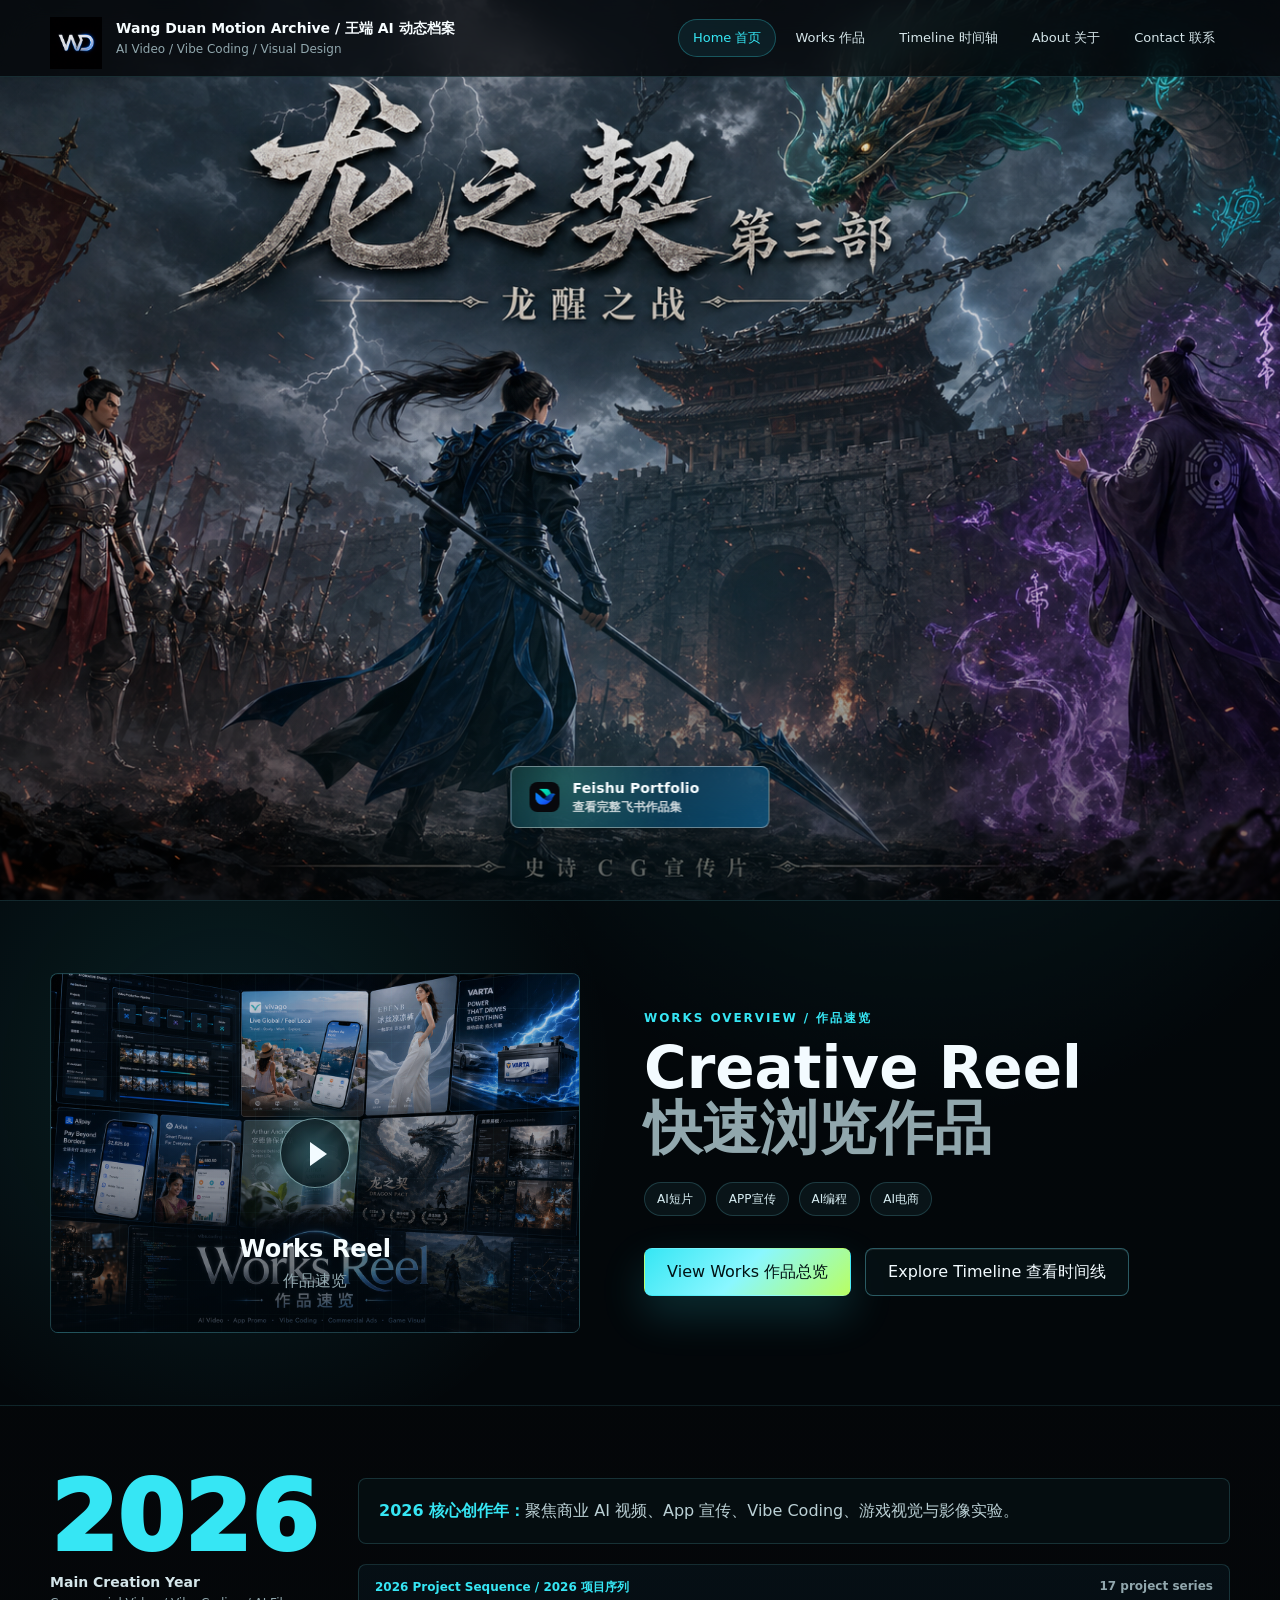
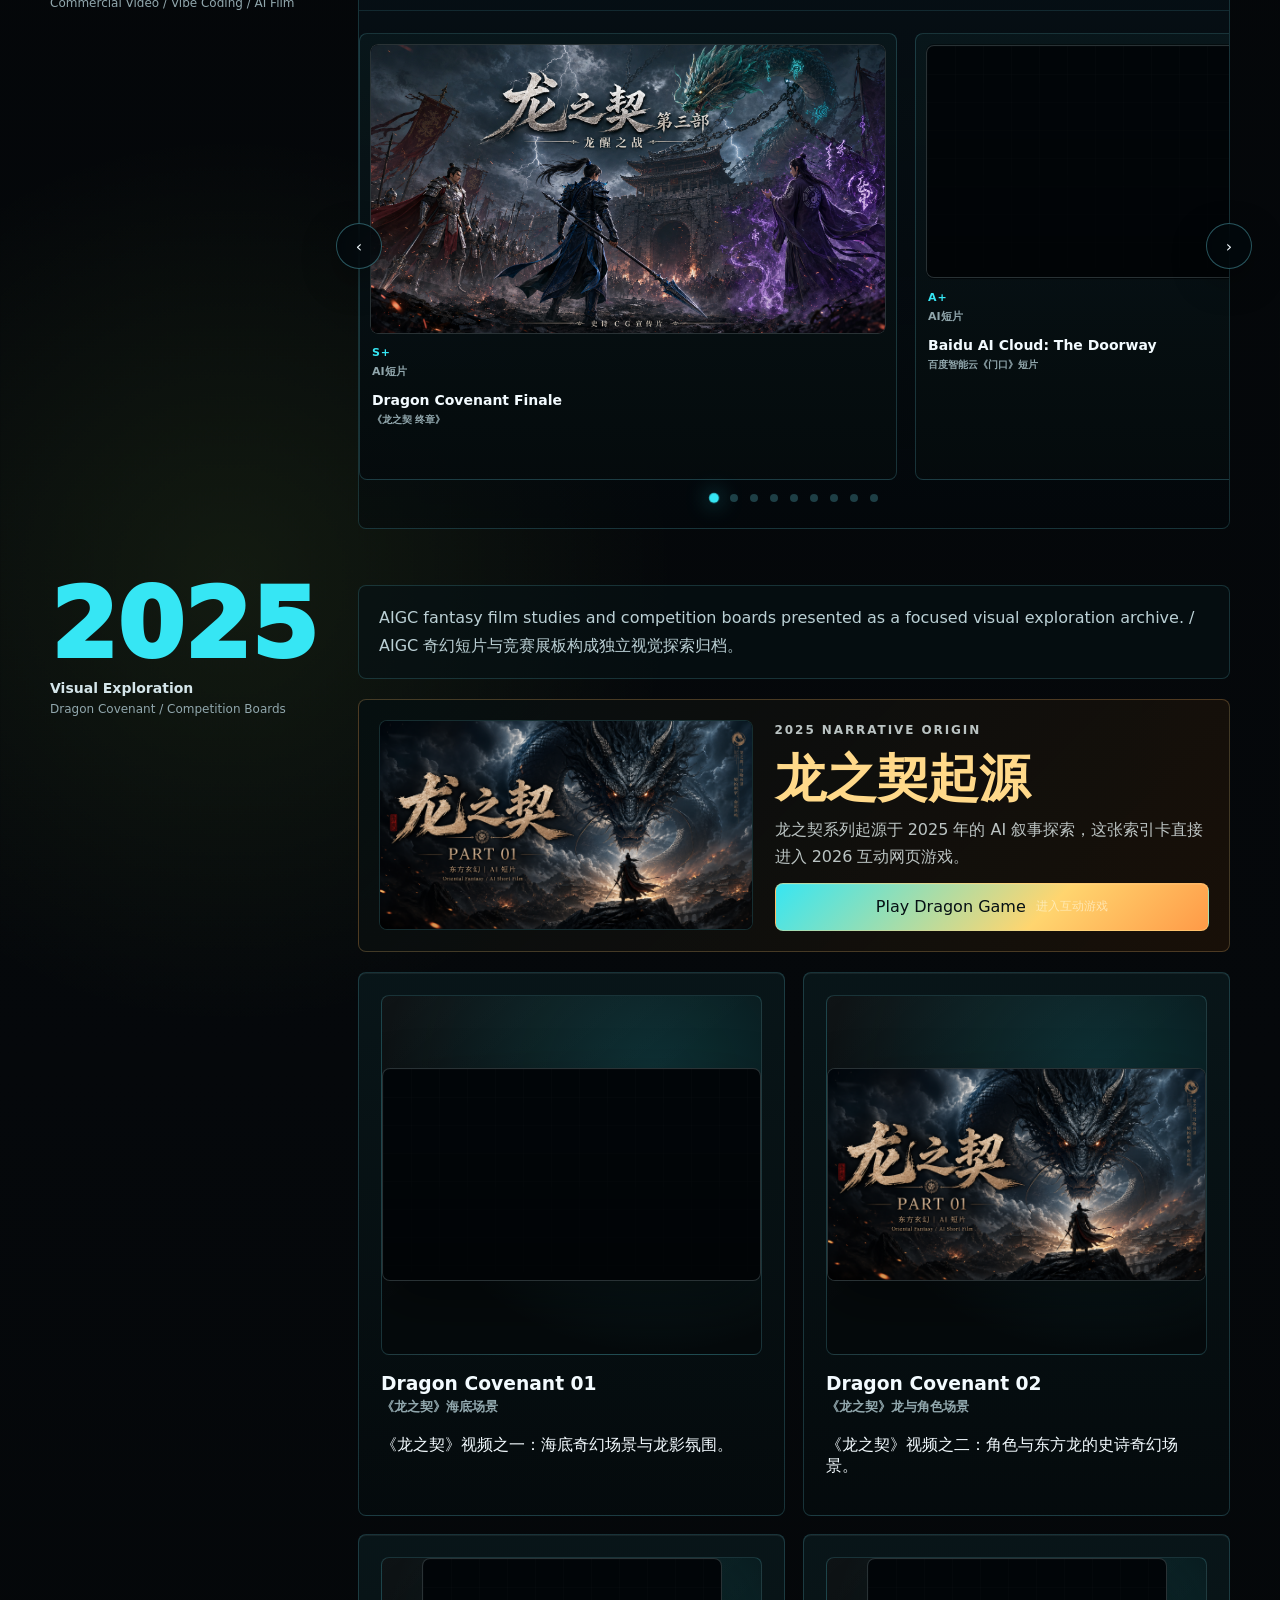
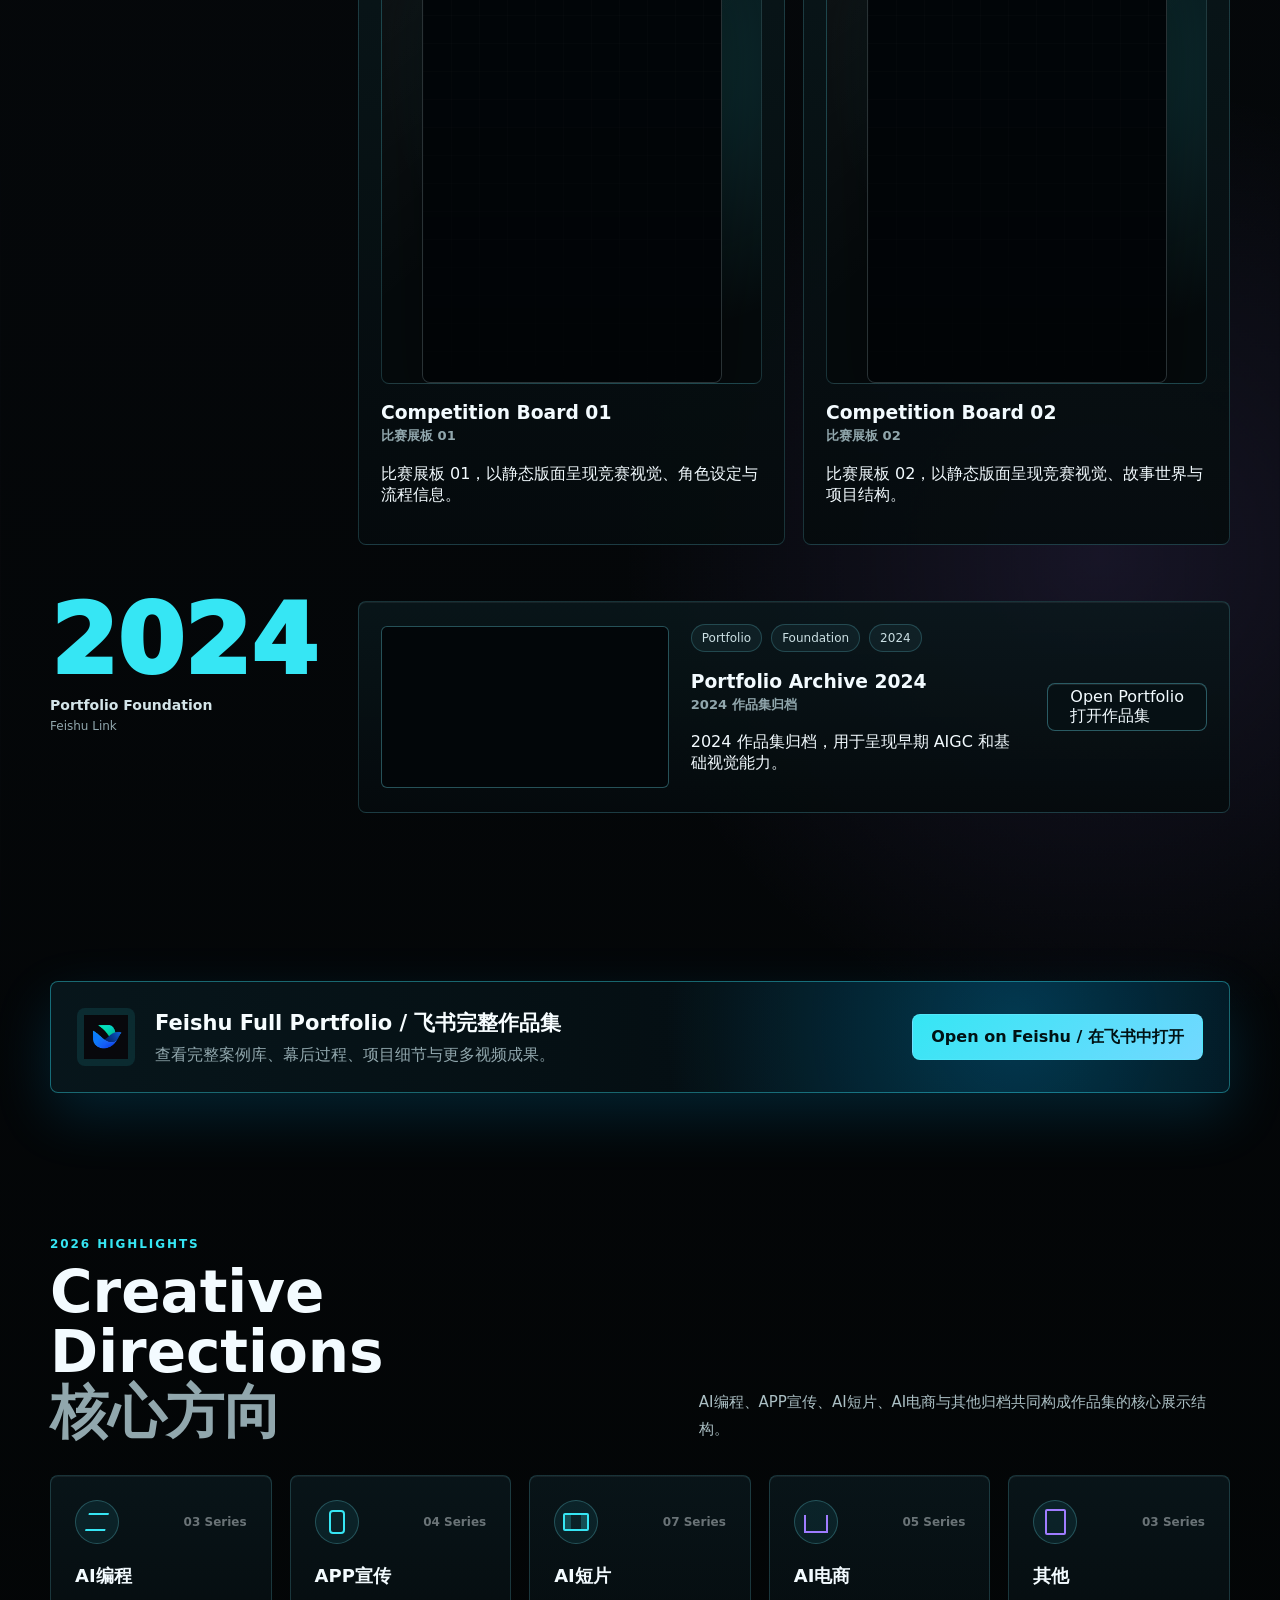
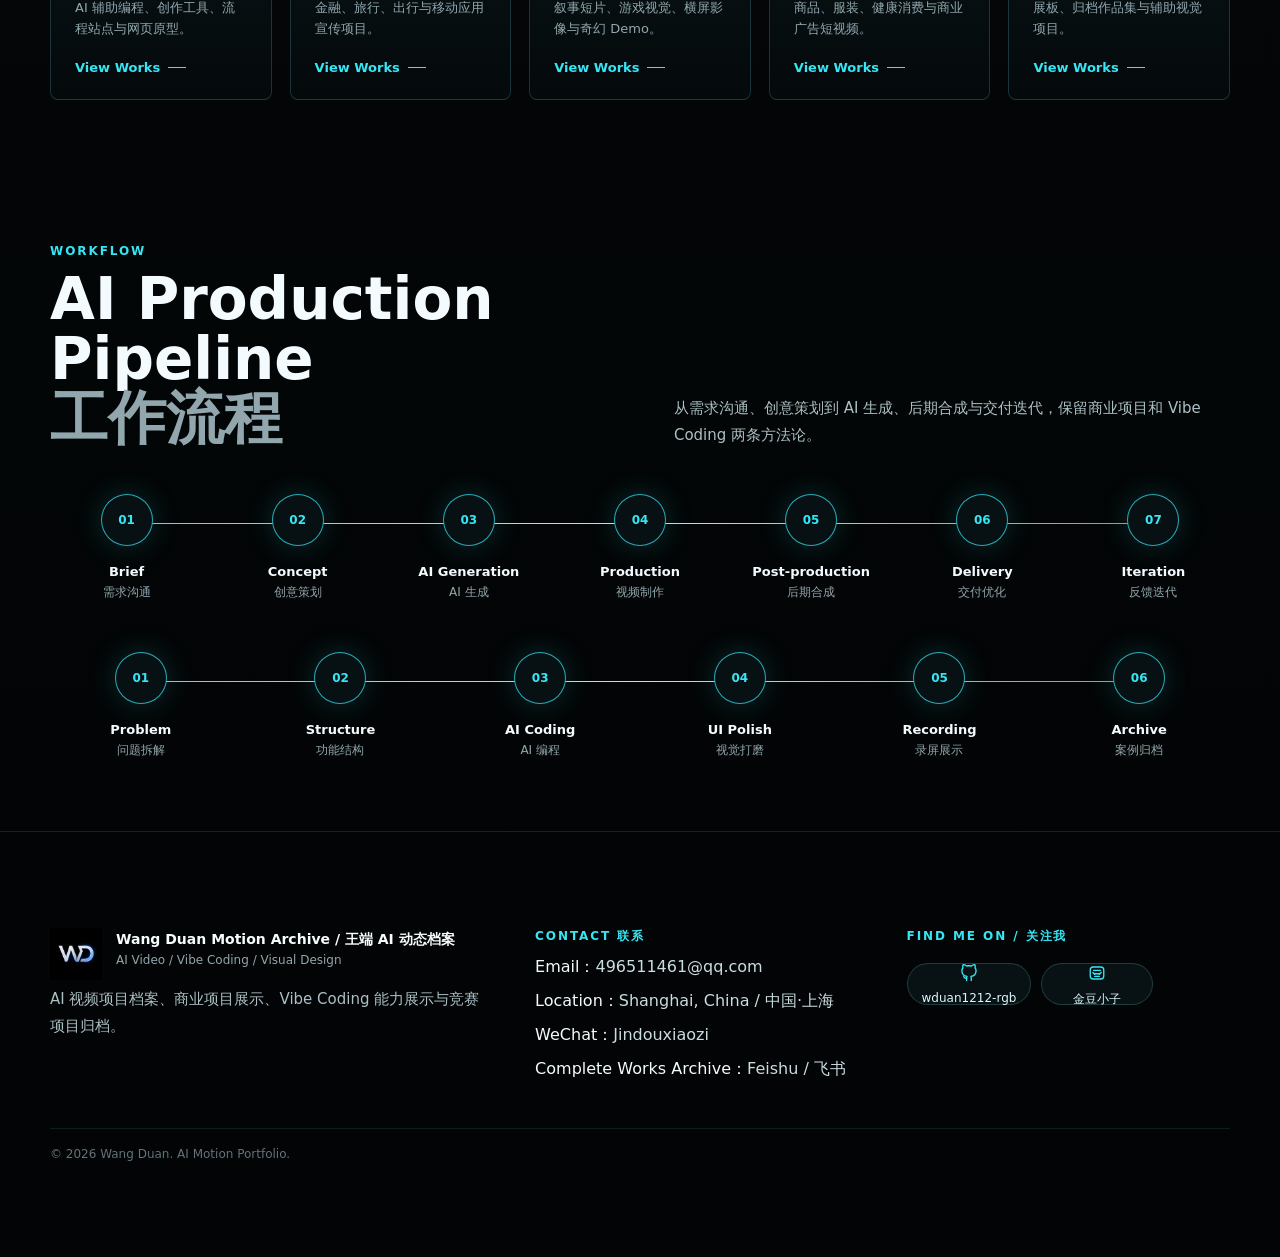
==== commit 76de8a1d: "Update portfolio homepage hero video and cleanup assets" ====
--- a/index.html
+++ b/index.html
@@ -32,47 +32,14 @@
       </header>
 
       <main class="page-main v2-main">
-        <section class="hero-video-section" id="home">
-          <video class="hero-bg-video" data-hero-video poster="assets/covers/horizontal/dragon-covenant-finale.png" autoplay playsinline loop></video>
+        <section class="hero-video-section hero-video-only" id="home">
+          <video class="hero-bg-video" data-hero-video poster="assets/covers/horizontal/dragon-covenant-finale.png" autoplay muted playsinline loop preload="auto"></video>
           <div class="hero-poster-fallback" aria-hidden="true"></div>
           <div class="hero-video-overlay"></div>
-
-          <button class="sound-toggle" type="button" data-sound-toggle>
-            <img src="assets/icons/sound-on.svg" alt="" width="18" height="18">
-            <span data-sound-label>Sound On</span>
-          </button>
-
-          <div class="container hero-v2-content">
-            <h1 class="hero-v2-title reveal delay-1">
-              <span>WANG DUAN / 王端</span>
-              <strong>AI Video Creator</strong>
-              <em>AI 视频创作者</em>
-            </h1>
-            <p class="hero-v2-copy reveal delay-2">
-              AI Video · App Promo · Vibe Coding · Game Visual · Short Film<br>
-              用 AI 讲述故事，用创意连接未来。
-            </p>
-            <div class="hero-v2-tags reveal delay-2" aria-label="Core directions">
-              <a href="works.html?category=Commercial%20Ads">Commercial Ads</a>
-              <a href="works.html?category=App%20Promo">App Promo</a>
-              <a href="works.html?category=Vibe%20Coding">Vibe Coding</a>
-              <a href="works.html?category=Game%20Visuals">Game Visual</a>
-              <a href="works.html?category=AI%20Short%20Films">Short Film</a>
-            </div>
-            <div class="cta-row hero-cta reveal delay-3">
-              <a class="button primary" href="#timeline">View My Works 查看作品</a>
-              <a class="button hero-play-chip" href="https://www.bilibili.com/video/BV1qN9eBxE8x/?share_source=copy_web&vd_source=a8f7ef8f1d05e88568afa1ec3b099931" target="_blank" rel="noopener">
-                <span class="play-button small" aria-hidden="true"></span>
-                <span>Play Finale<br><em>播放终章</em></span>
-              </a>
-              <a class="button feishu-button" href="https://tcndqnj035ys.feishu.cn/docx/TIaadDGlfo3OVuxZvAxcnTnXn2g?from=from_copylink" data-feishu-link target="_blank" rel="noopener">
-                <img src="assets/logo/feishu-icon.png" alt="" width="28" height="28">
-                <span>Full Portfolio on Feishu<br><em>飞书完整作品集</em></span>
-              </a>
-            </div>
-          </div>
-
-          <a class="scroll-cue" href="#timeline">Scroll Down to Explore Timeline / 向下滚动查看时间线</a>
+          <a class="hero-feishu-button" href="https://tcndqnj035ys.feishu.cn/docx/TIaadDGlfo3OVuxZvAxcnTnXn2g?from=from_copylink" data-feishu-link target="_blank" rel="noopener">
+            <img src="assets/logo/feishu-icon.png" alt="" width="30" height="30">
+            <span>Feishu Portfolio<br><em>查看完整飞书作品集</em></span>
+          </a>
         </section>
 
         <section class="section compact intro-video-section" id="intro">
@@ -89,10 +56,10 @@
               <p class="section-kicker">Works Overview / 作品速览</p>
               <h2 class="section-title">Creative Reel<br><span>快速浏览作品</span></h2>
               <div class="intro-tag-row">
-                <span>AI Video</span>
-                <span>App Promo</span>
-                <span>Vibe Coding</span>
-                <span>Commercial Ads</span>
+                <span>AI短片</span>
+                <span>APP宣传</span>
+                <span>AI编程</span>
+                <span>AI电商</span>
               </div>
               <div class="cta-row">
                 <a class="button primary" href="works.html">View Works 作品总览</a>
@@ -130,21 +97,9 @@
                 <p class="section-kicker">2026 Highlights</p>
                 <h2 class="section-title">Creative Directions<br><span>核心方向</span></h2>
               </div>
-              <p class="section-lead">商业视频、App 推广、Vibe Coding、游戏视觉与 AI 短片共同构成作品集的核心展示结构。</p>
+              <p class="section-lead">AI编程、APP宣传、AI短片、AI电商与其他归档共同构成作品集的核心展示结构。</p>
             </div>
             <div class="card-grid highlight-grid" data-highlights></div>
-          </div>
-        </section>
-
-        <section class="section compact" id="categories">
-          <div class="container">
-            <div class="section-heading reveal">
-              <div>
-                <p class="section-kicker">Industry Categories</p>
-                <h2 class="section-title">Project Fields<br><span>行业领域</span></h2>
-              </div>
-            </div>
-            <div class="category-grid" data-categories></div>
           </div>
         </section>
 
--- a/assets/css/styles.css
+++ b/assets/css/styles.css
@@ -2069,7 +2069,7 @@
   z-index: -5;
   background:
     linear-gradient(90deg, rgba(2, 4, 6, 0.88), rgba(2, 4, 6, 0.44), rgba(2, 4, 6, 0.88)),
-    url("../hero/hero-poster.png") center / cover no-repeat;
+    url("../covers/horizontal/dragon-covenant-finale.png") center / cover no-repeat;
   filter: saturate(1.08) contrast(1.05);
 }
 
@@ -2745,7 +2745,7 @@
   background:
     linear-gradient(120deg, rgba(54, 230, 244, 0.13), transparent 38%),
     linear-gradient(180deg, rgba(3, 8, 12, 0.18), rgba(3, 8, 12, 0.88)),
-    url("../hero/hero-poster.png") center / cover no-repeat,
+    url("../covers/horizontal/quick-preview-cover.png") center / cover no-repeat,
     #020609;
   overflow: hidden;
 }
@@ -4062,3 +4062,105 @@
     animation: none;
   }
 }
+
+/* Homepage video-only upgrade */
+.hero-video-only {
+  min-height: 100svh;
+  padding: 0;
+  display: block;
+  background: #020406;
+}
+
+.hero-video-only .hero-bg-video {
+  z-index: 0;
+  display: block;
+  object-fit: cover;
+  background: #020406;
+}
+
+.hero-video-only .hero-poster-fallback {
+  z-index: -1;
+  background:
+    linear-gradient(90deg, rgba(2, 4, 6, 0.44), rgba(2, 4, 6, 0.12), rgba(2, 4, 6, 0.5)),
+    url("../covers/horizontal/dragon-covenant-finale.png") center / cover no-repeat;
+}
+
+.hero-video-only .hero-video-overlay {
+  z-index: 1;
+  pointer-events: none;
+  background:
+    linear-gradient(180deg, rgba(0, 0, 0, 0.1), rgba(0, 0, 0, 0.12) 58%, rgba(0, 0, 0, 0.54)),
+    radial-gradient(circle at 50% 82%, rgba(31, 196, 255, 0.18), transparent 24rem);
+}
+
+.hero-video-only::after {
+  display: none;
+}
+
+.hero-feishu-button {
+  position: absolute;
+  left: 50%;
+  bottom: clamp(56px, 8vh, 96px);
+  z-index: 5;
+  min-height: 62px;
+  display: inline-flex;
+  align-items: center;
+  gap: 13px;
+  padding: 12px 18px;
+  border: 1px solid rgba(255, 255, 255, 0.38);
+  border-radius: 8px;
+  color: #f7fdff;
+  text-decoration: none;
+  background:
+    radial-gradient(circle at 20% 22%, rgba(118, 255, 212, 0.22), transparent 7rem),
+    linear-gradient(135deg, rgba(4, 30, 38, 0.72), rgba(7, 92, 142, 0.7));
+  box-shadow: 0 18px 50px rgba(0, 0, 0, 0.34);
+  backdrop-filter: blur(16px);
+  transform: translateX(-50%);
+  transition: transform 0.24s var(--ease), border-color 0.24s var(--ease), box-shadow 0.24s var(--ease);
+}
+
+.hero-feishu-button:hover {
+  border-color: rgba(116, 238, 255, 0.72);
+  box-shadow: 0 22px 62px rgba(0, 178, 255, 0.24);
+  transform: translateX(-50%) translateY(-2px);
+}
+
+.hero-feishu-button img {
+  width: 30px;
+  height: 30px;
+  flex: 0 0 auto;
+  border-radius: 8px;
+  object-fit: contain;
+}
+
+.hero-feishu-button span {
+  display: block;
+  min-width: 178px;
+  line-height: 1.22;
+  font-size: 14px;
+  font-weight: 850;
+  letter-spacing: 0.01em;
+}
+
+.hero-feishu-button em {
+  display: block;
+  margin-top: 3px;
+  color: rgba(255, 255, 255, 0.8);
+  font-size: 12px;
+  font-style: normal;
+  font-weight: 650;
+}
+
+@media (max-width: 760px) {
+  .hero-video-only {
+    min-height: 100svh;
+    padding: 0;
+  }
+
+  .hero-feishu-button {
+    bottom: max(34px, env(safe-area-inset-bottom));
+    width: min(calc(100% - 36px), 340px);
+    justify-content: center;
+  }
+}
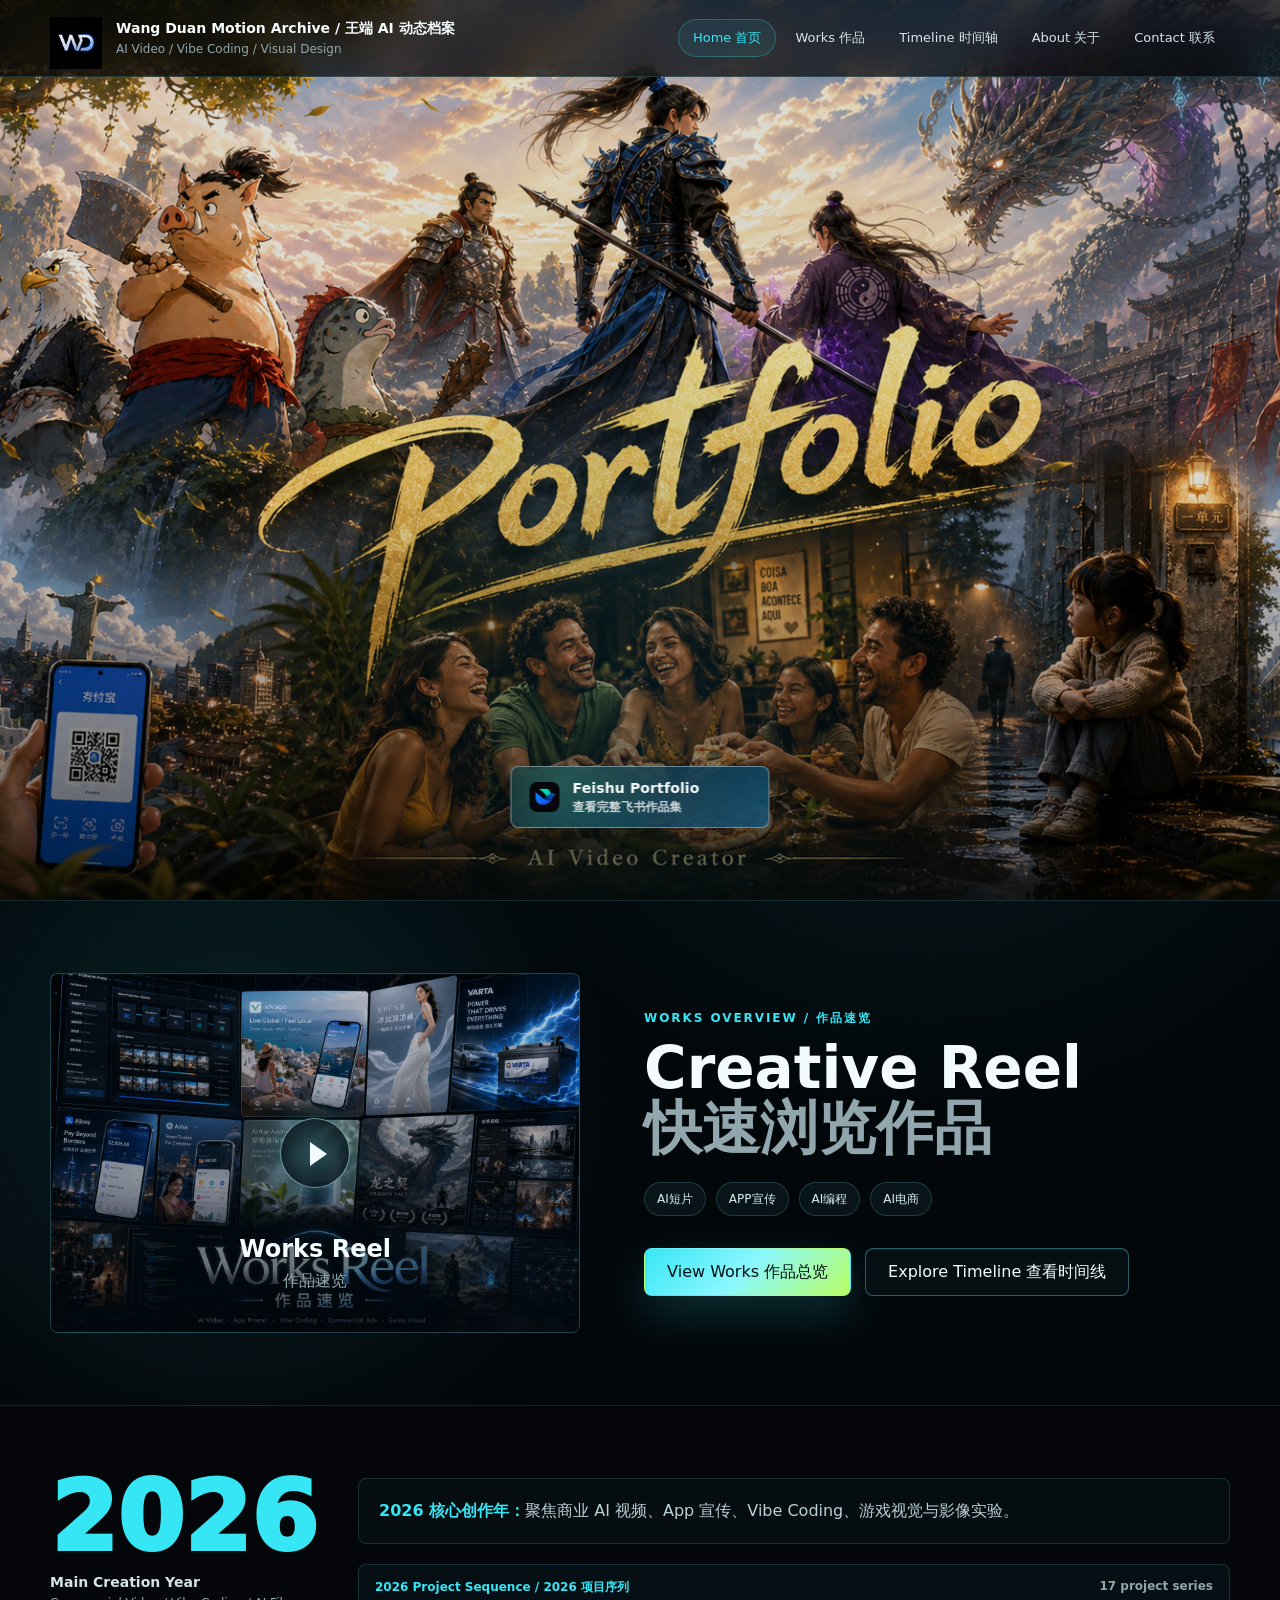
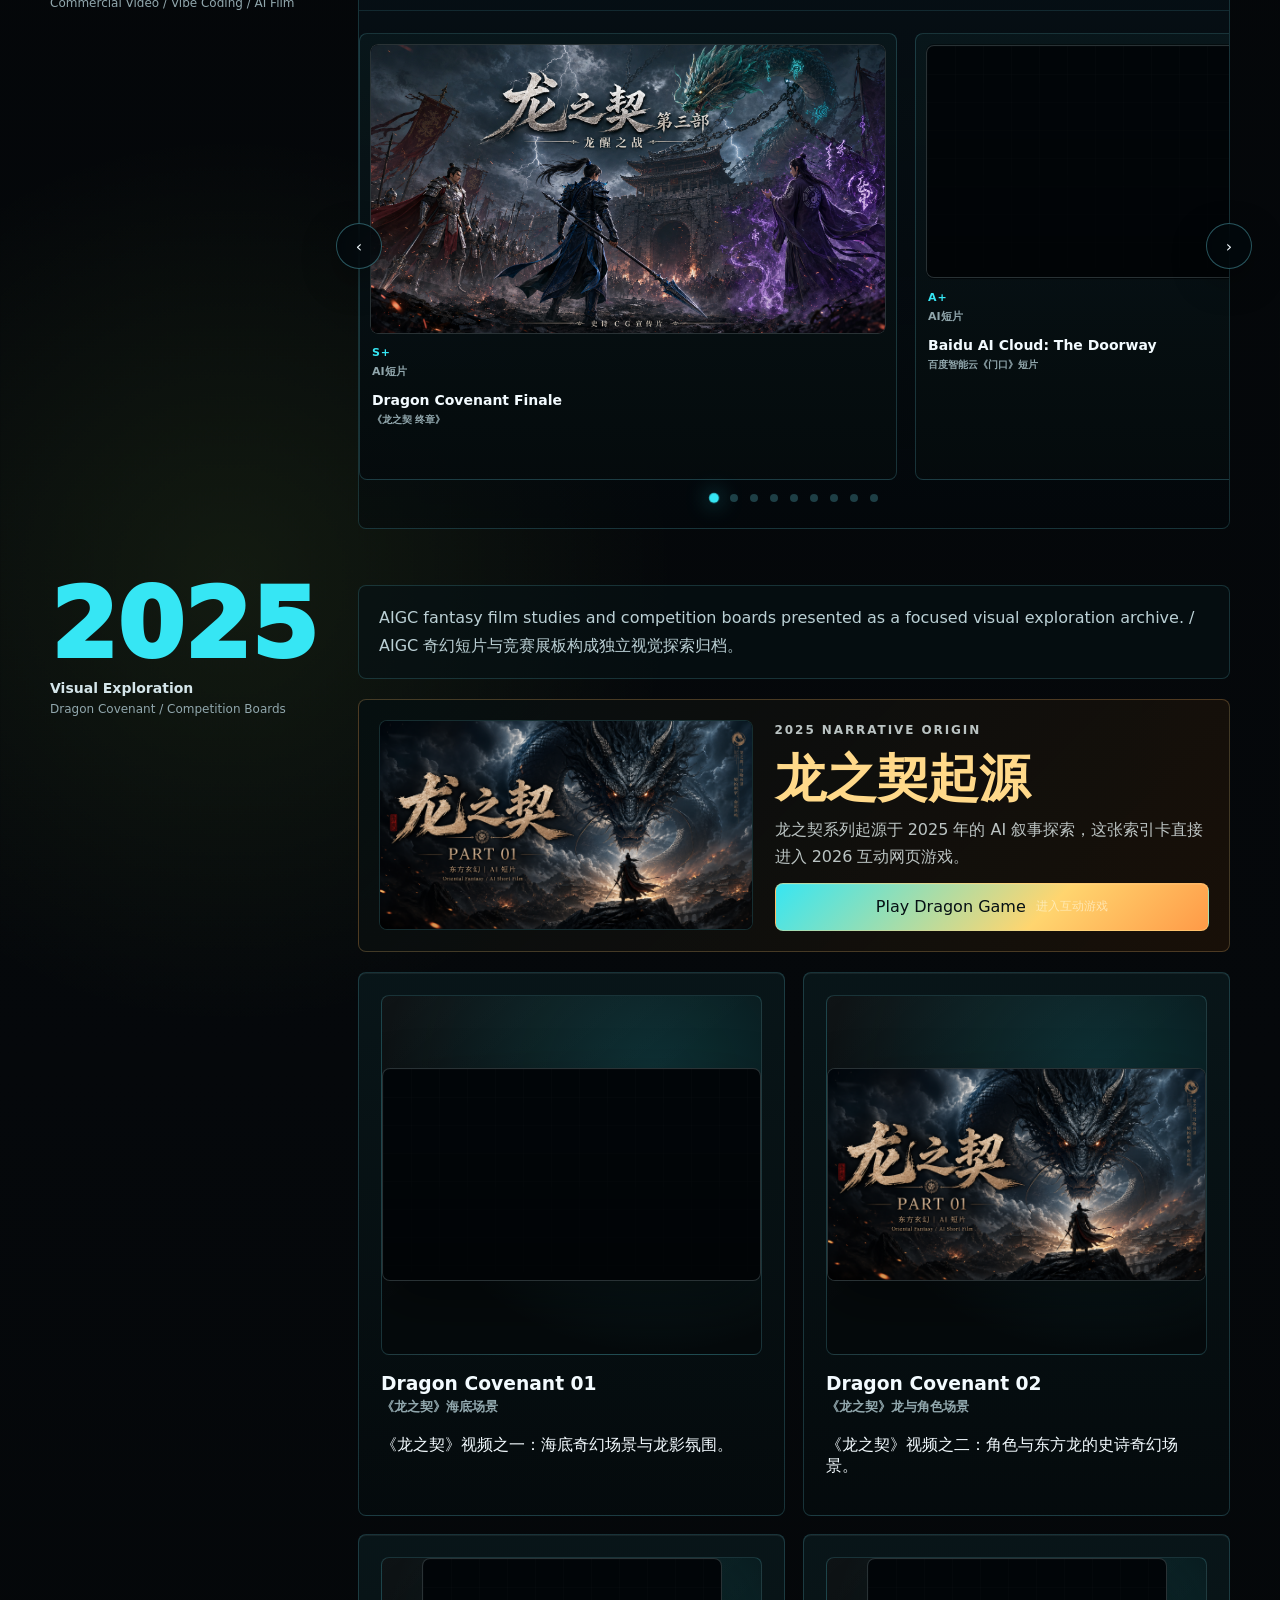
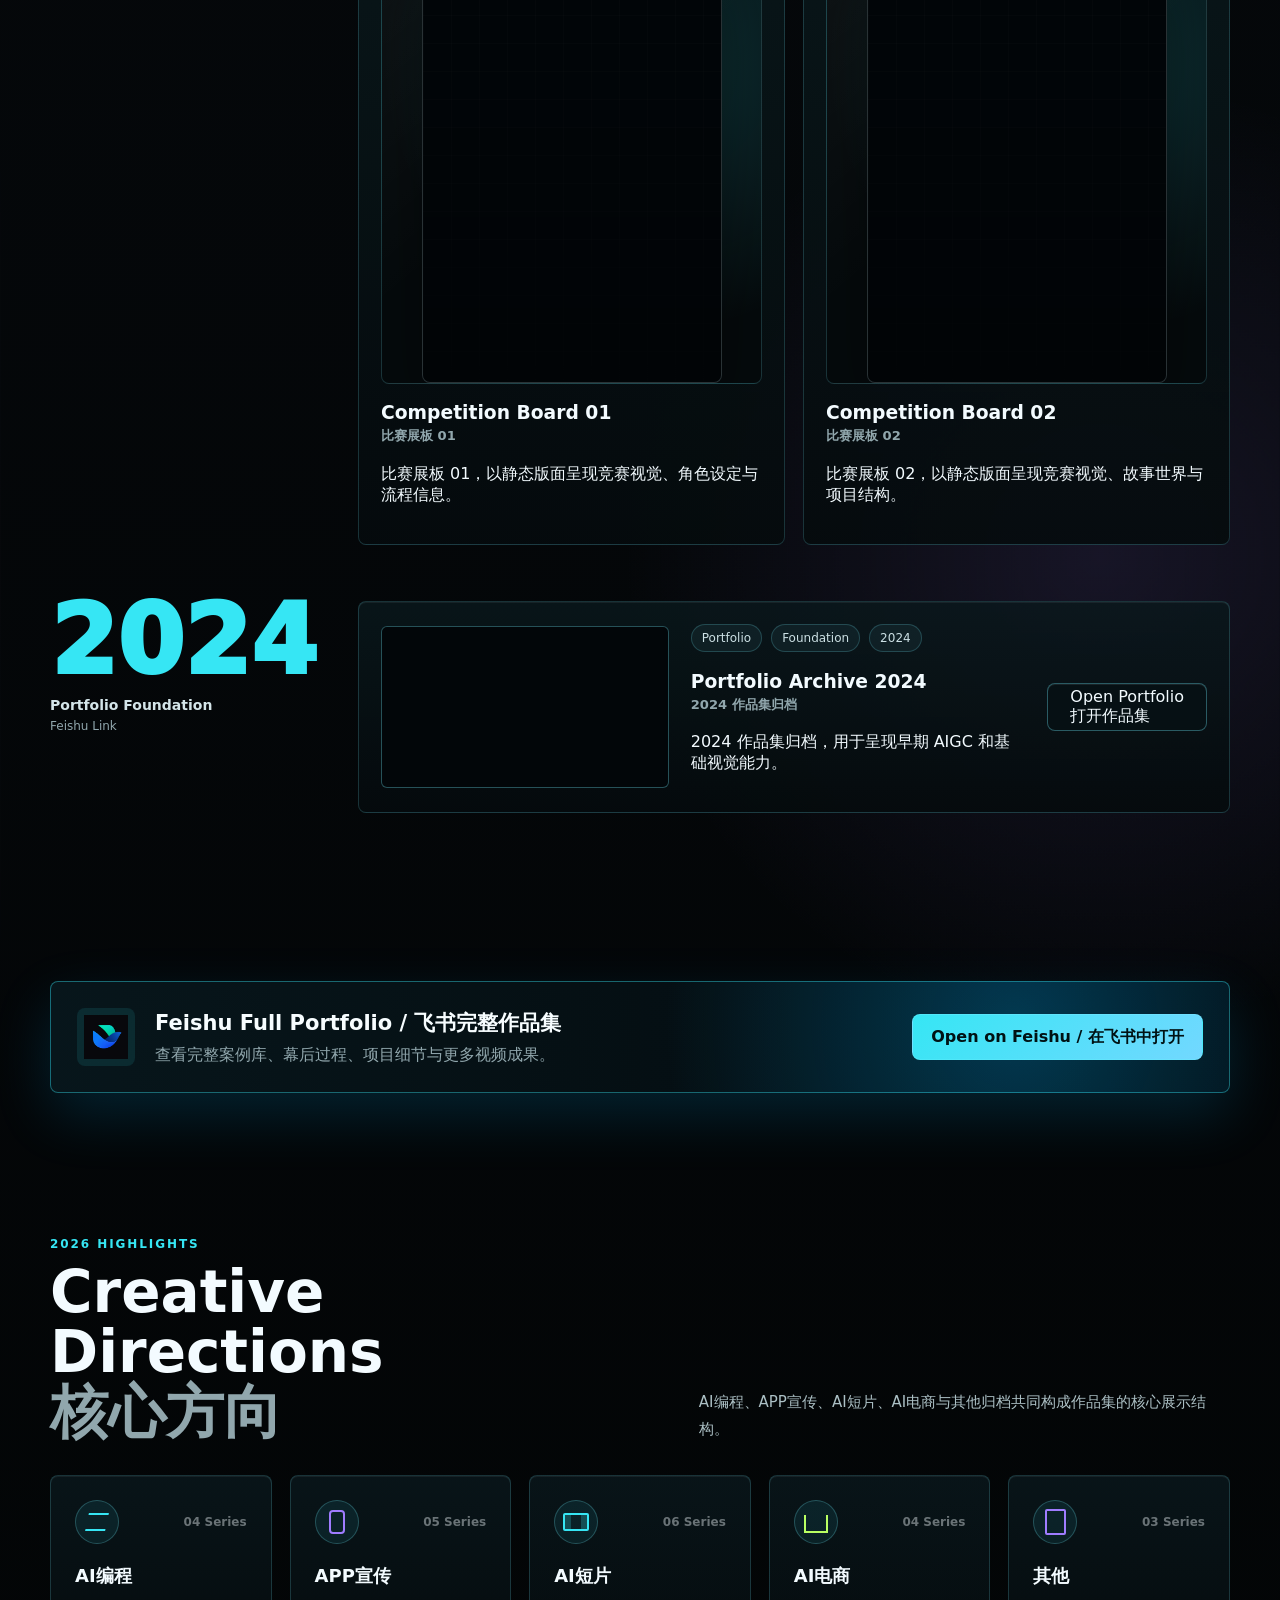
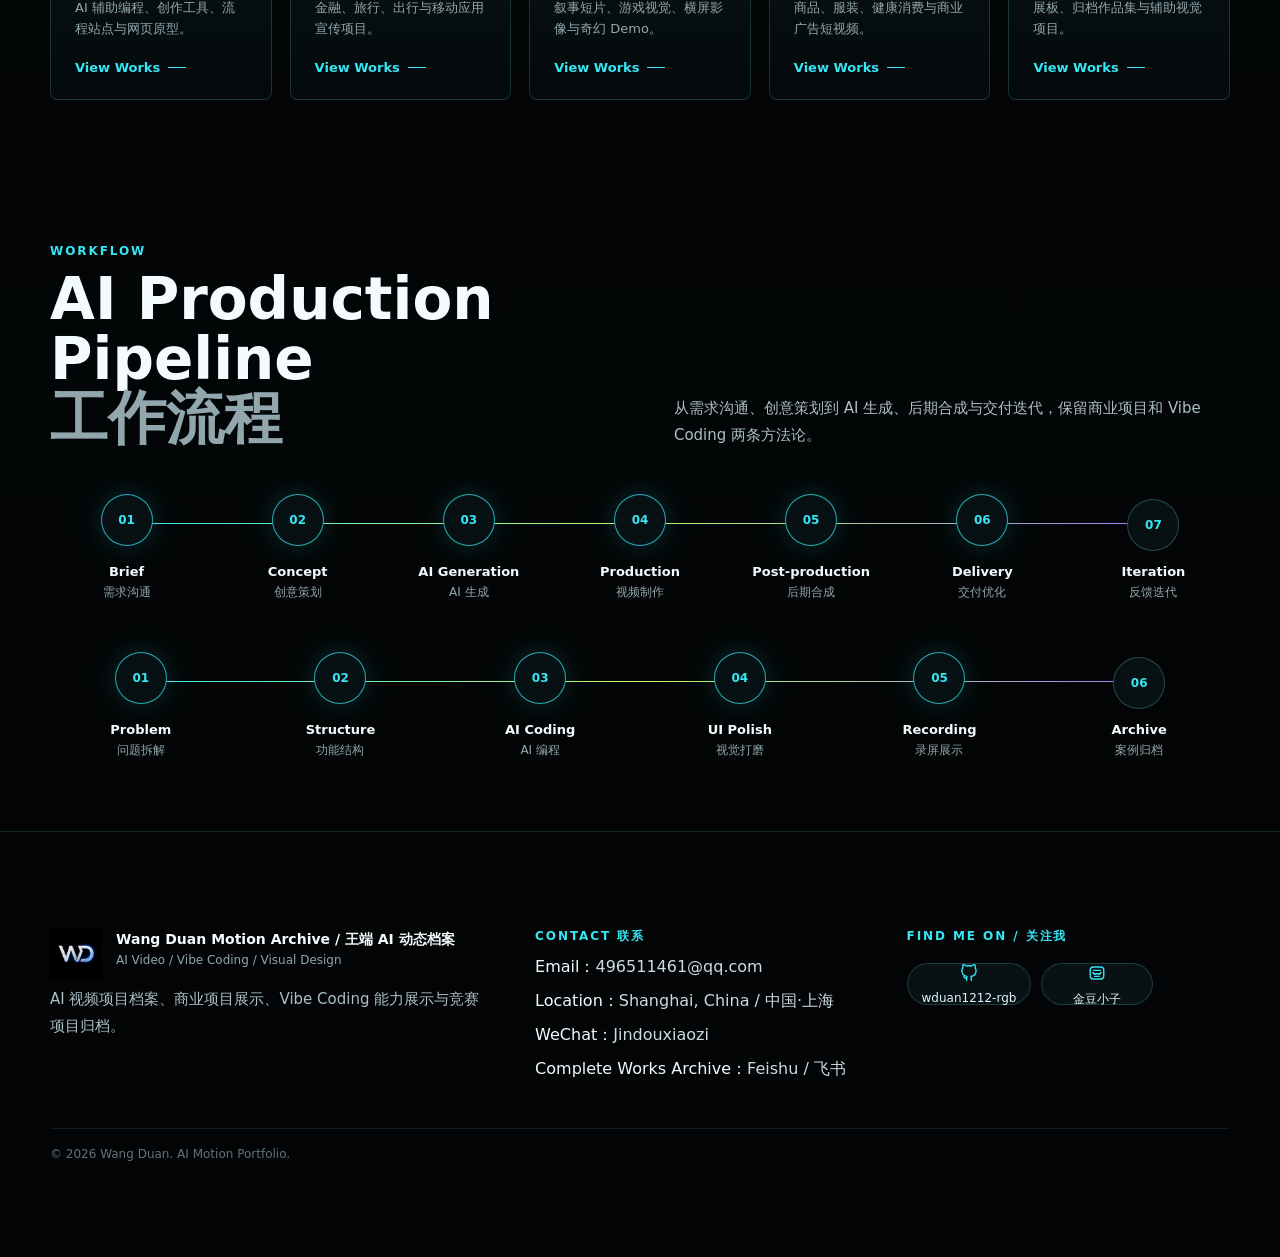
==== commit 8f594e10: "Update portfolio links and homepage poster" ====
--- a/index.html
+++ b/index.html
@@ -33,7 +33,7 @@
 
       <main class="page-main v2-main">
         <section class="hero-video-section hero-video-only" id="home">
-          <video class="hero-bg-video" data-hero-video poster="assets/covers/horizontal/dragon-covenant-finale.png" autoplay muted playsinline loop preload="auto"></video>
+          <video class="hero-bg-video" data-hero-video poster="assets/hero/portfolio-hero-poster.png" autoplay muted playsinline loop preload="auto"></video>
           <div class="hero-poster-fallback" aria-hidden="true"></div>
           <div class="hero-video-overlay"></div>
           <a class="hero-feishu-button" href="https://tcndqnj035ys.feishu.cn/docx/TIaadDGlfo3OVuxZvAxcnTnXn2g?from=from_copylink" data-feishu-link target="_blank" rel="noopener">
@@ -44,7 +44,7 @@
 
         <section class="section compact intro-video-section" id="intro">
           <div class="container intro-video-grid">
-            <a class="intro-video-card reveal" href="https://www.bilibili.com/video/BV1BA9eBoEZW/?share_source=copy_web&vd_source=a8f7ef8f1d05e88568afa1ec3b099931" target="_blank" rel="noopener">
+            <a class="intro-video-card reveal" href="https://tcndqnj035ys.feishu.cn/docx/Q3OHdRKHxo2PO3xXTqXcsEBInuh?from=from_copylink" target="_blank" rel="noopener">
               <video class="intro-preview-video" src="assets/covers/motion/quick-preview-cover.mp4" poster="assets/covers/horizontal/quick-preview-cover.png" autoplay muted loop playsinline preload="metadata" aria-hidden="true"></video>
               <span class="play-button" aria-hidden="true"></span>
               <span class="intro-video-copy">
--- a/assets/css/styles.css
+++ b/assets/css/styles.css
@@ -2069,7 +2069,7 @@
   z-index: -5;
   background:
     linear-gradient(90deg, rgba(2, 4, 6, 0.88), rgba(2, 4, 6, 0.44), rgba(2, 4, 6, 0.88)),
-    url("../covers/horizontal/dragon-covenant-finale.png") center / cover no-repeat;
+    url("../hero/portfolio-hero-poster.png") center / cover no-repeat;
   filter: saturate(1.08) contrast(1.05);
 }
 
@@ -4082,7 +4082,7 @@
   z-index: -1;
   background:
     linear-gradient(90deg, rgba(2, 4, 6, 0.44), rgba(2, 4, 6, 0.12), rgba(2, 4, 6, 0.5)),
-    url("../covers/horizontal/dragon-covenant-finale.png") center / cover no-repeat;
+    url("../hero/portfolio-hero-poster.png") center / cover no-repeat;
 }
 
 .hero-video-only .hero-video-overlay {
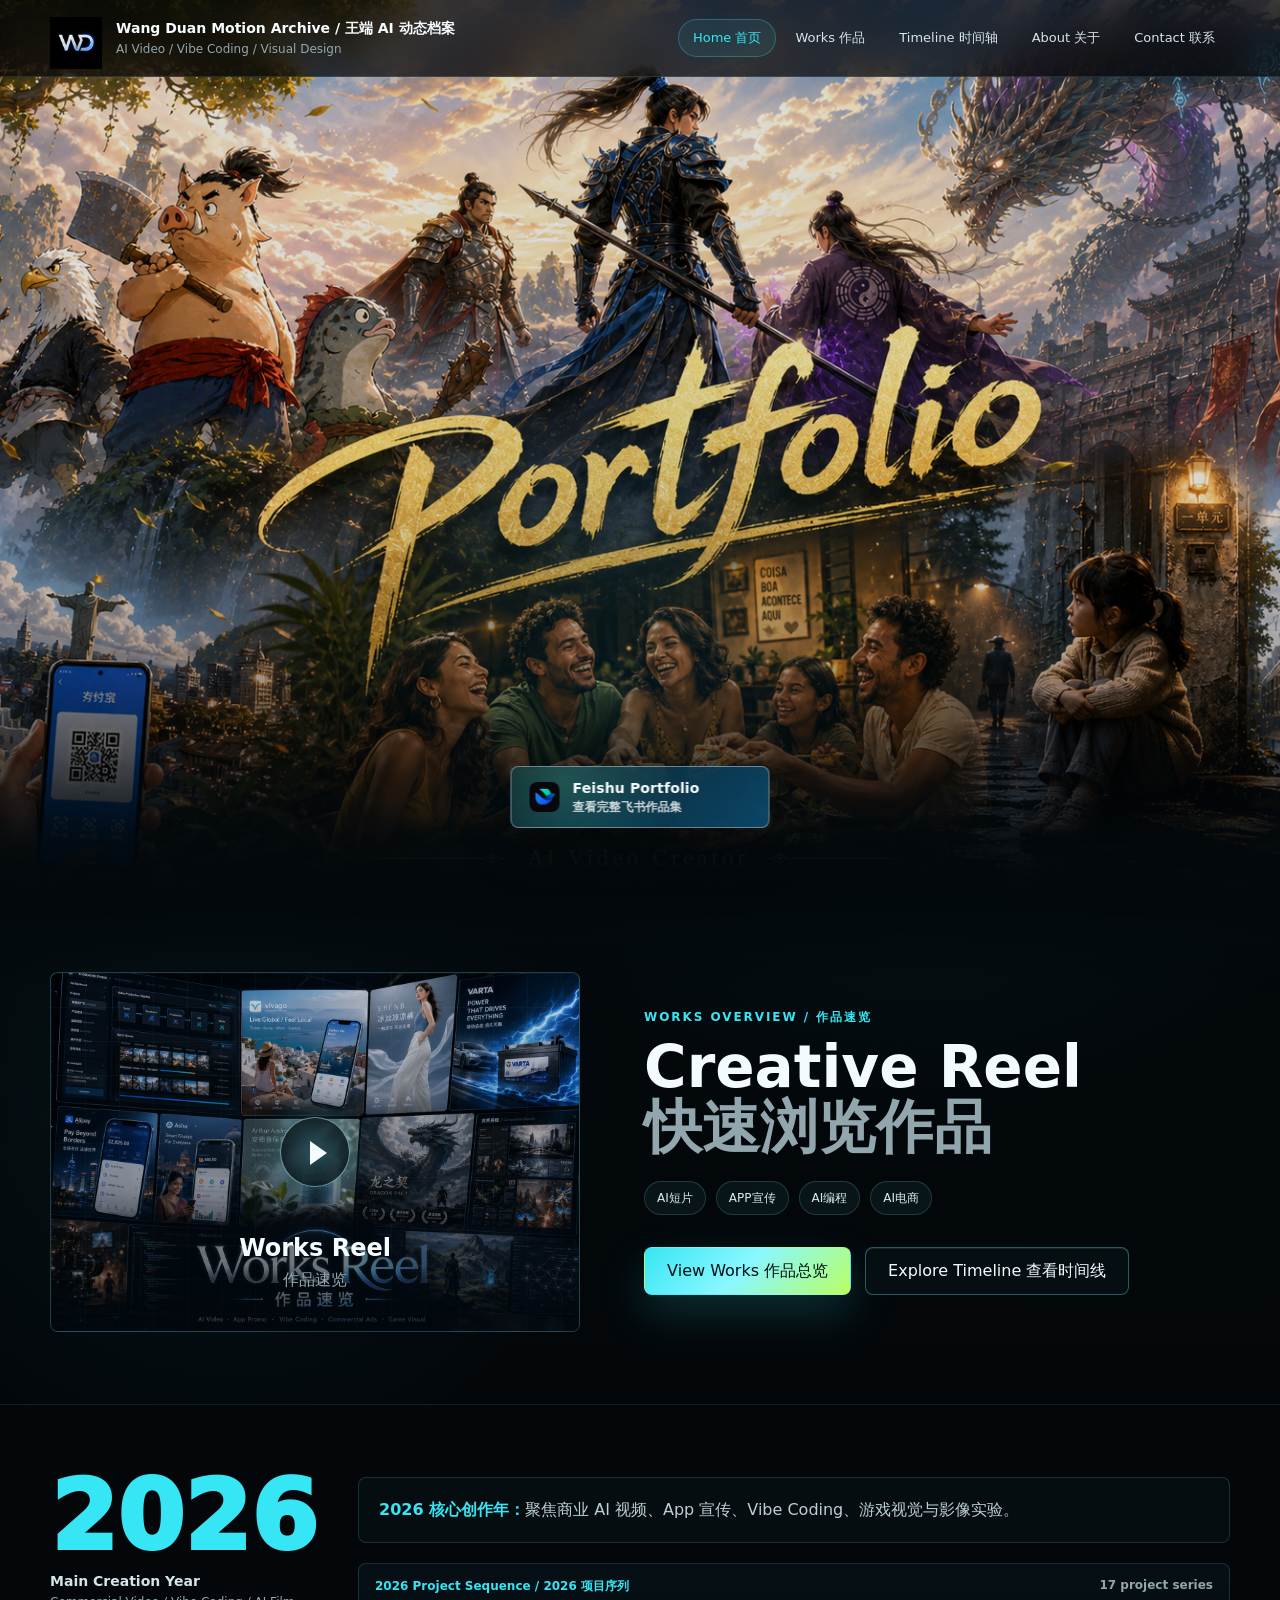
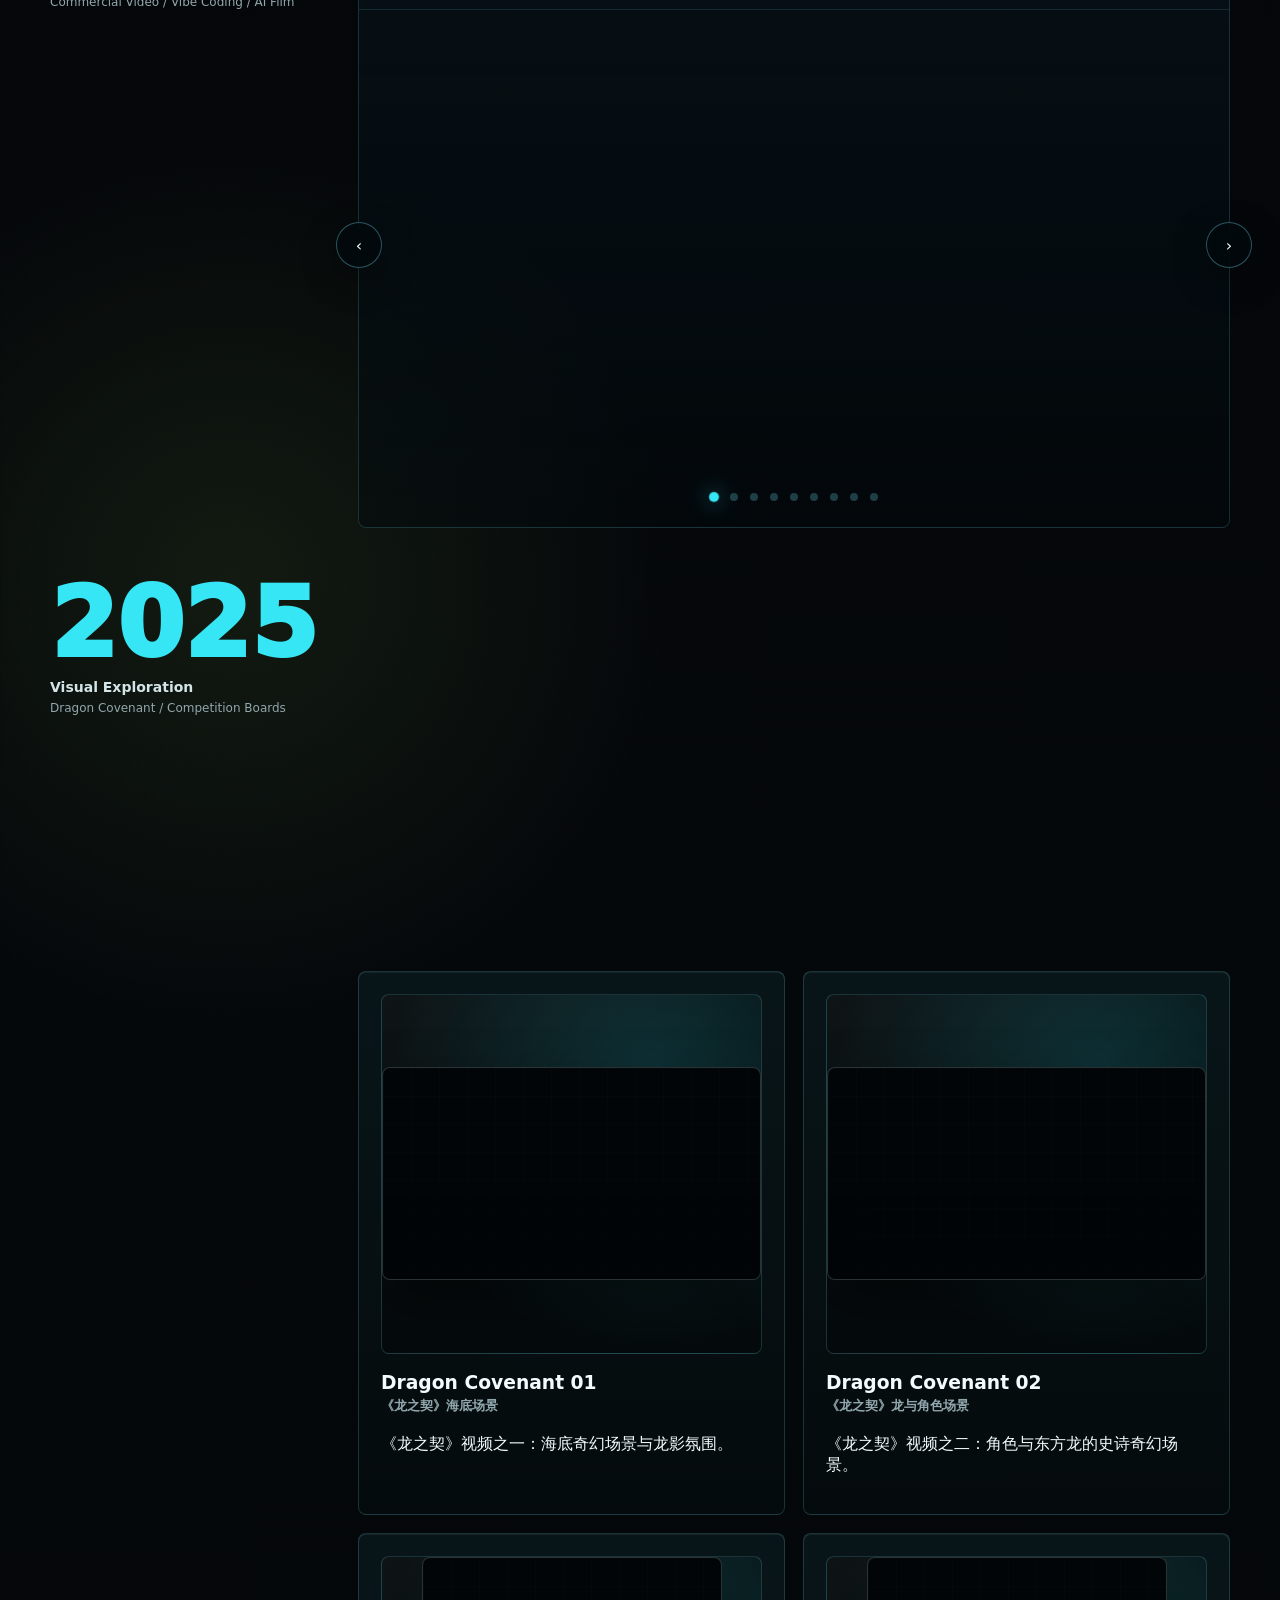
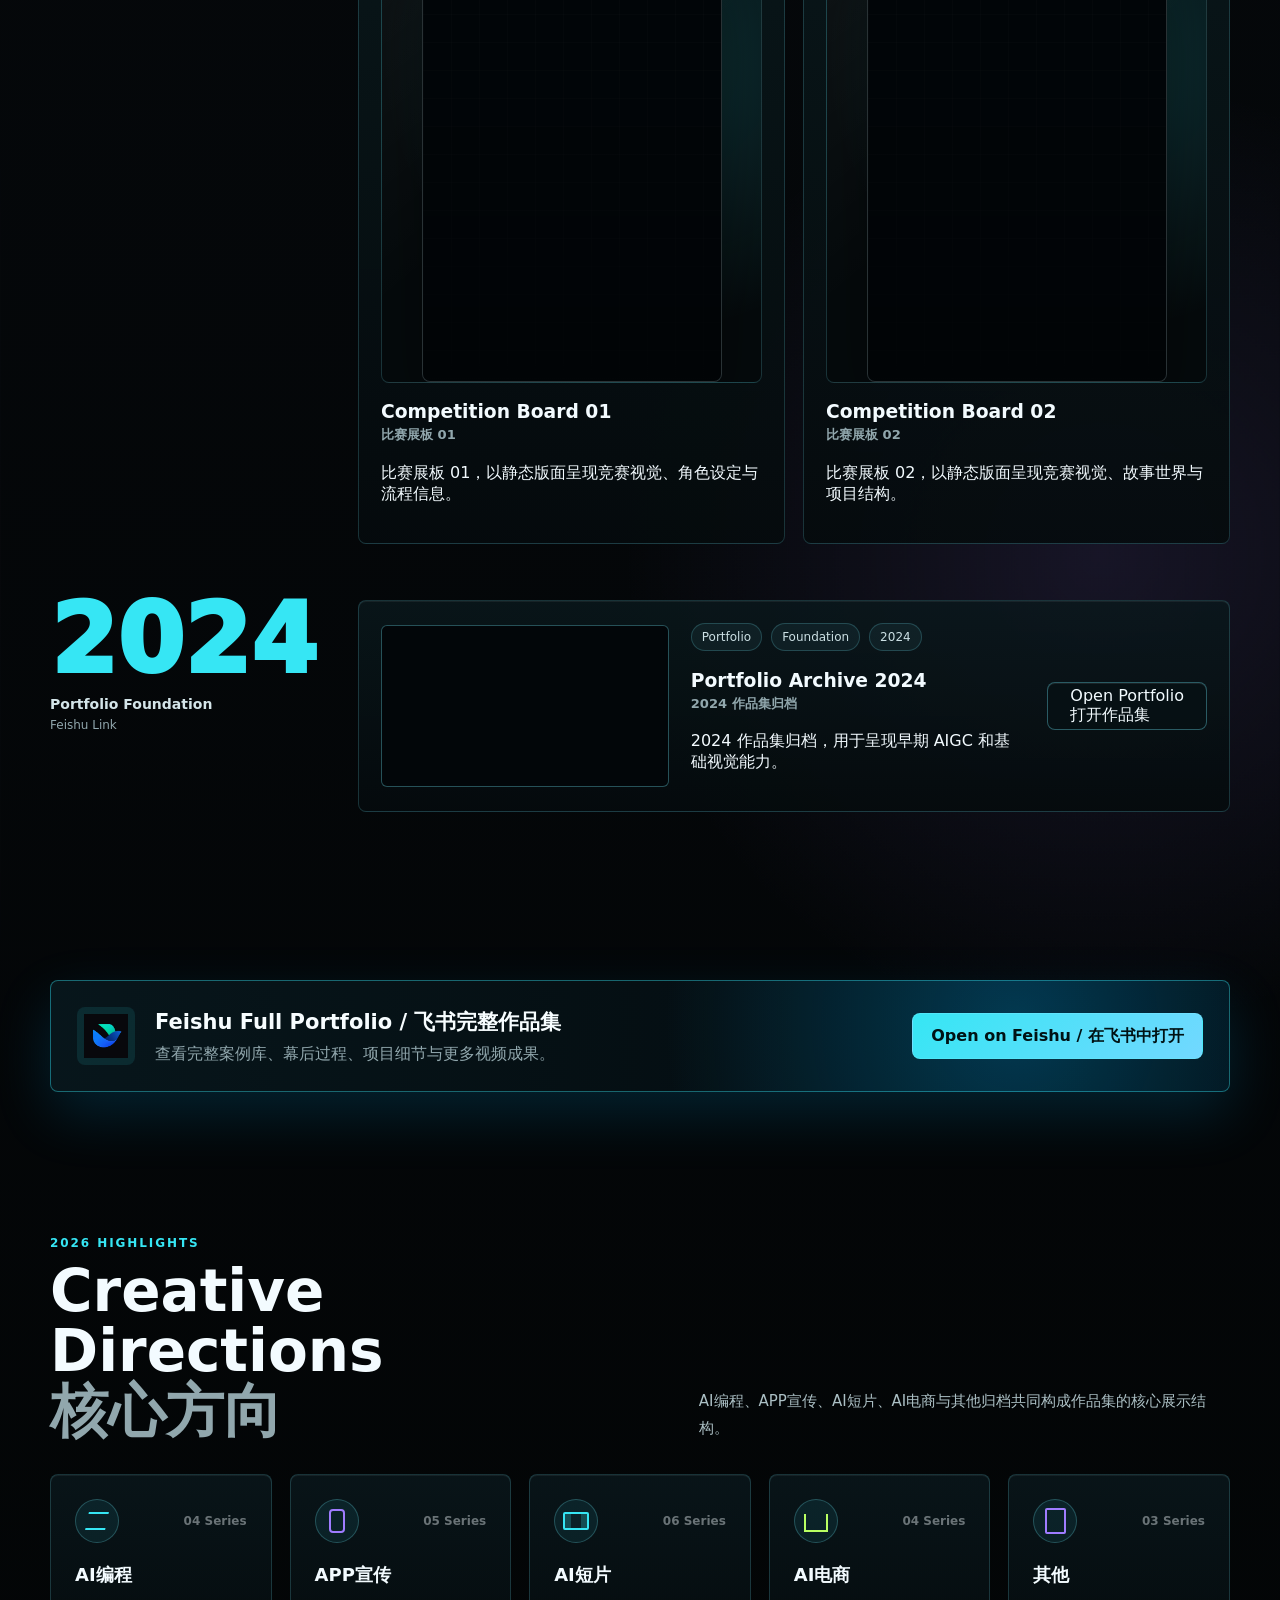
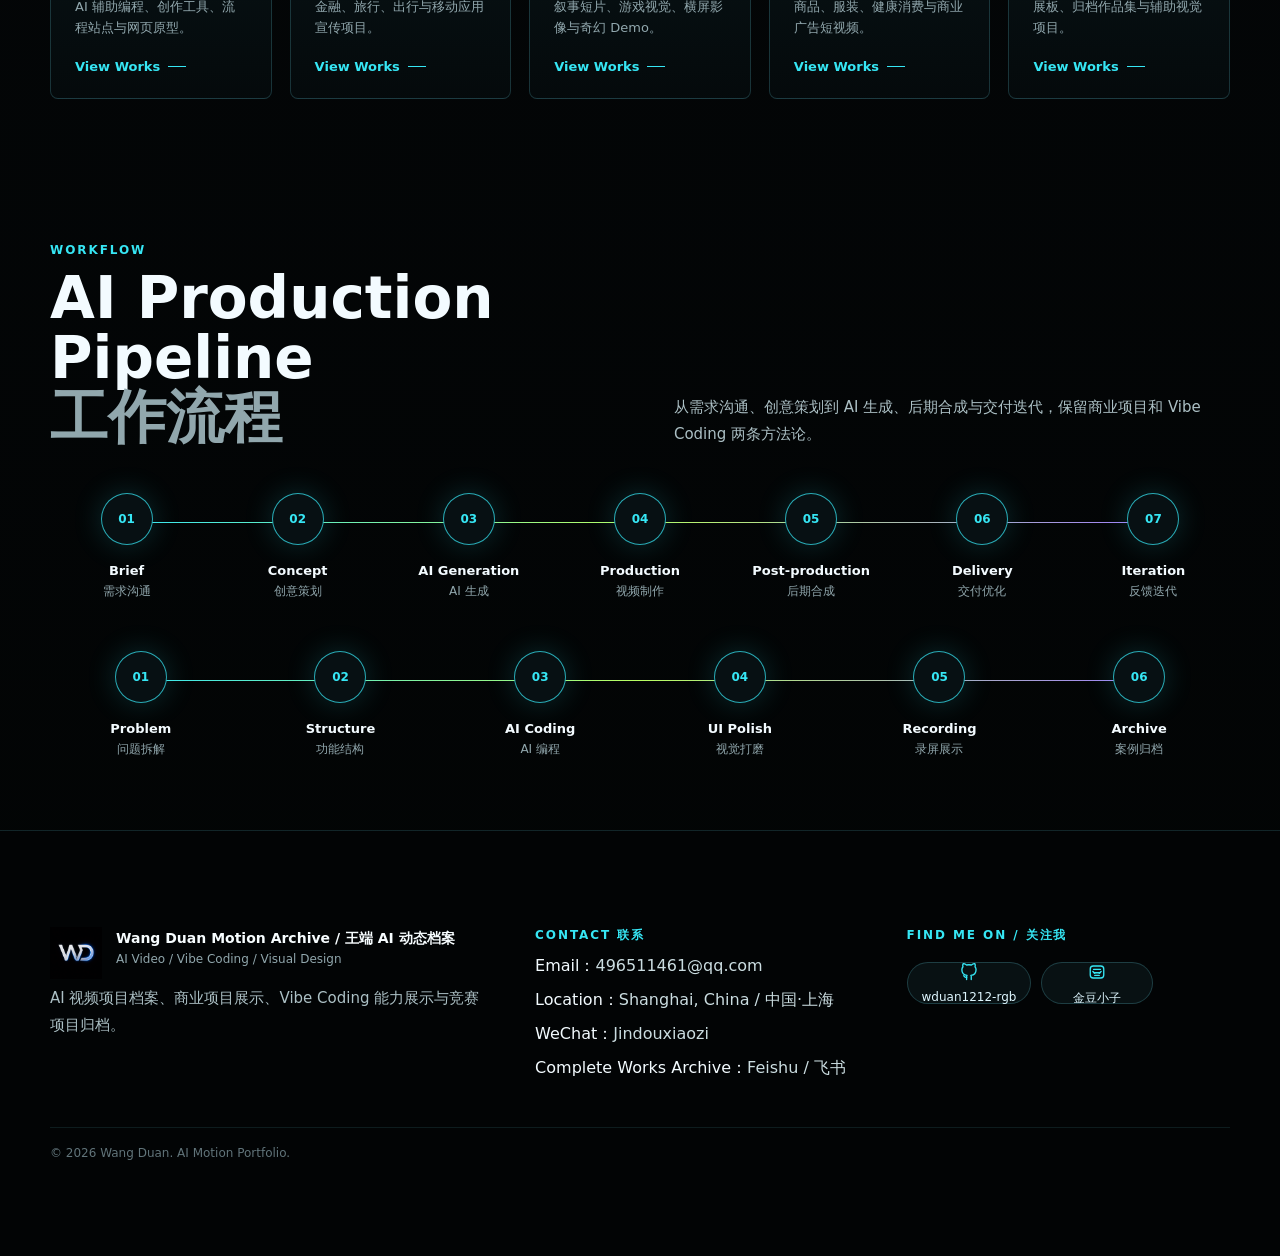
==== commit 2f2e4934: "Update project links and hero transition" ====
--- a/index.html
+++ b/index.html
@@ -5,7 +5,7 @@
     <meta name="viewport" content="width=device-width, initial-scale=1">
     <title>Wang Duan Motion Archive / 王端 AI 动态档案</title>
     <meta name="description" content="王端 AI 视频、Vibe Coding 网站与视觉设计个人作品集。">
-    <link rel="stylesheet" href="assets/css/styles.css">
+    <link rel="stylesheet" href="assets/css/styles.css?v=20260501-fade-links">
   </head>
   <body>
     <div class="shell">
@@ -163,7 +163,7 @@
       </div>
     </div>
 
-    <script src="assets/js/data.js?v=20260501-portfolio-link"></script>
-    <script src="assets/js/main.js?v=20260501-portfolio-link"></script>
+    <script src="assets/js/data.js?v=20260501-fade-links"></script>
+    <script src="assets/js/main.js?v=20260501-fade-links"></script>
   </body>
 </html>
--- a/assets/css/styles.css
+++ b/assets/css/styles.css
@@ -4094,7 +4094,24 @@
 }
 
 .hero-video-only::after {
-  display: none;
+  content: "";
+  position: absolute;
+  inset: auto 0 -1px;
+  z-index: 2;
+  height: clamp(170px, 26vh, 320px);
+  display: block;
+  pointer-events: none;
+  background:
+    linear-gradient(180deg, rgba(2, 4, 6, 0), rgba(2, 4, 6, 0.34) 34%, rgba(2, 8, 12, 0.88) 74%, rgba(2, 8, 12, 1));
+  background-size: auto;
+  mask-image: none;
+}
+
+.hero-video-only + .intro-video-section {
+  border-top: 0;
+  background:
+    linear-gradient(180deg, rgba(2, 8, 12, 1), rgba(2, 8, 12, 0.58) 18%, rgba(2, 8, 12, 0.52)),
+    radial-gradient(circle at 18% 36%, rgba(54, 230, 244, 0.12), transparent 24rem);
 }
 
 .hero-feishu-button {
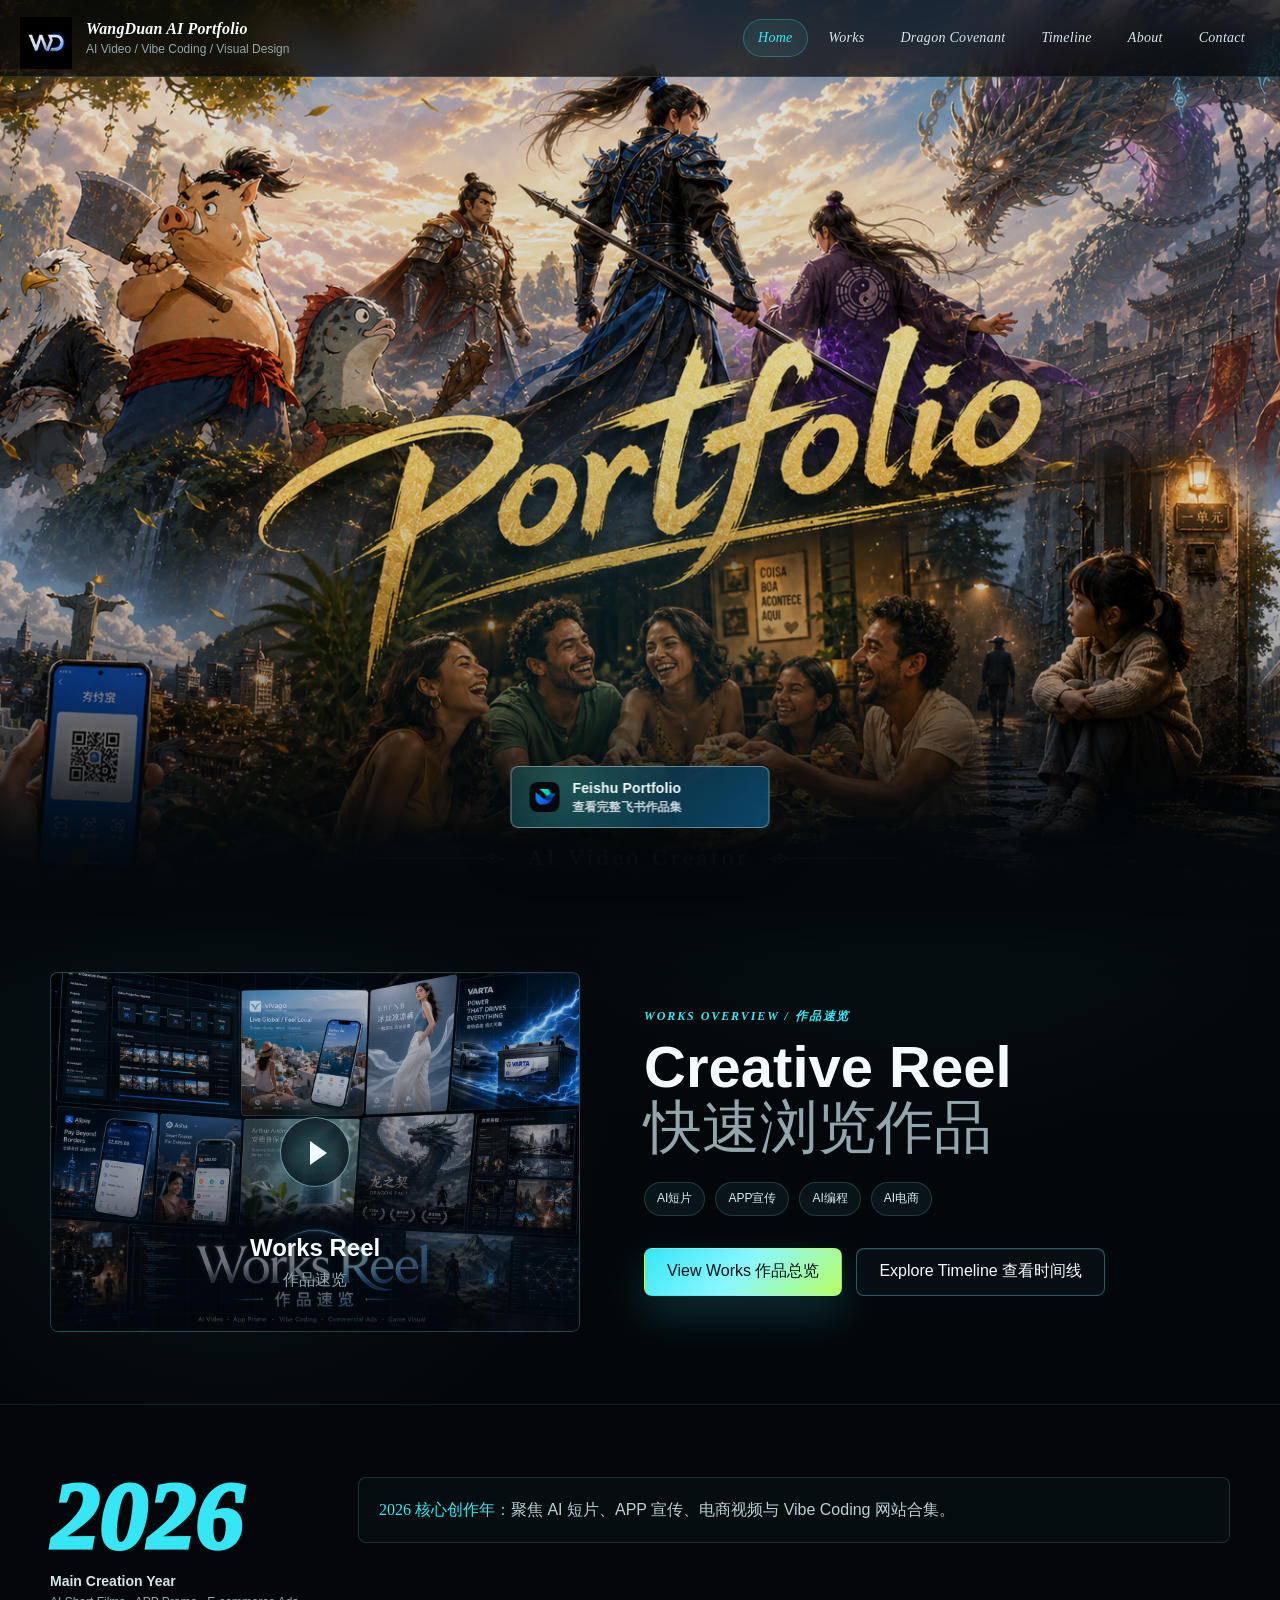
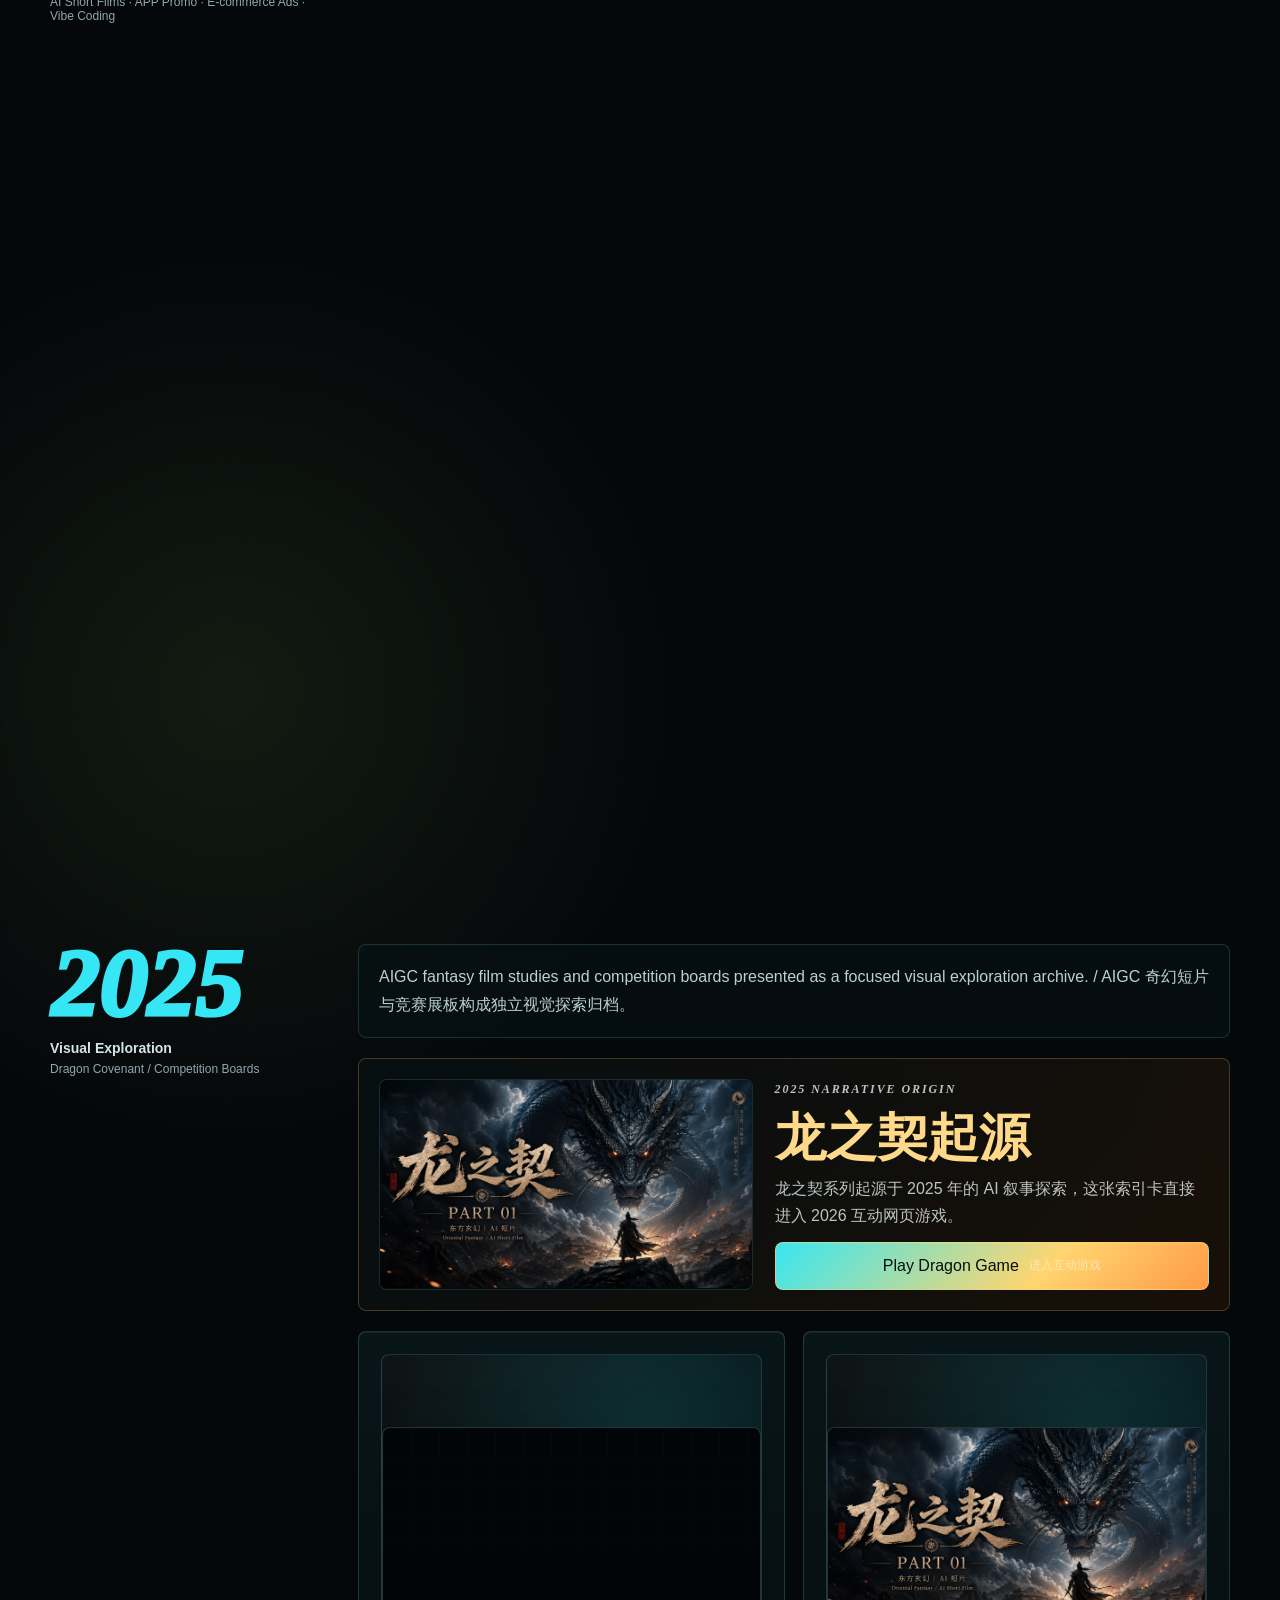
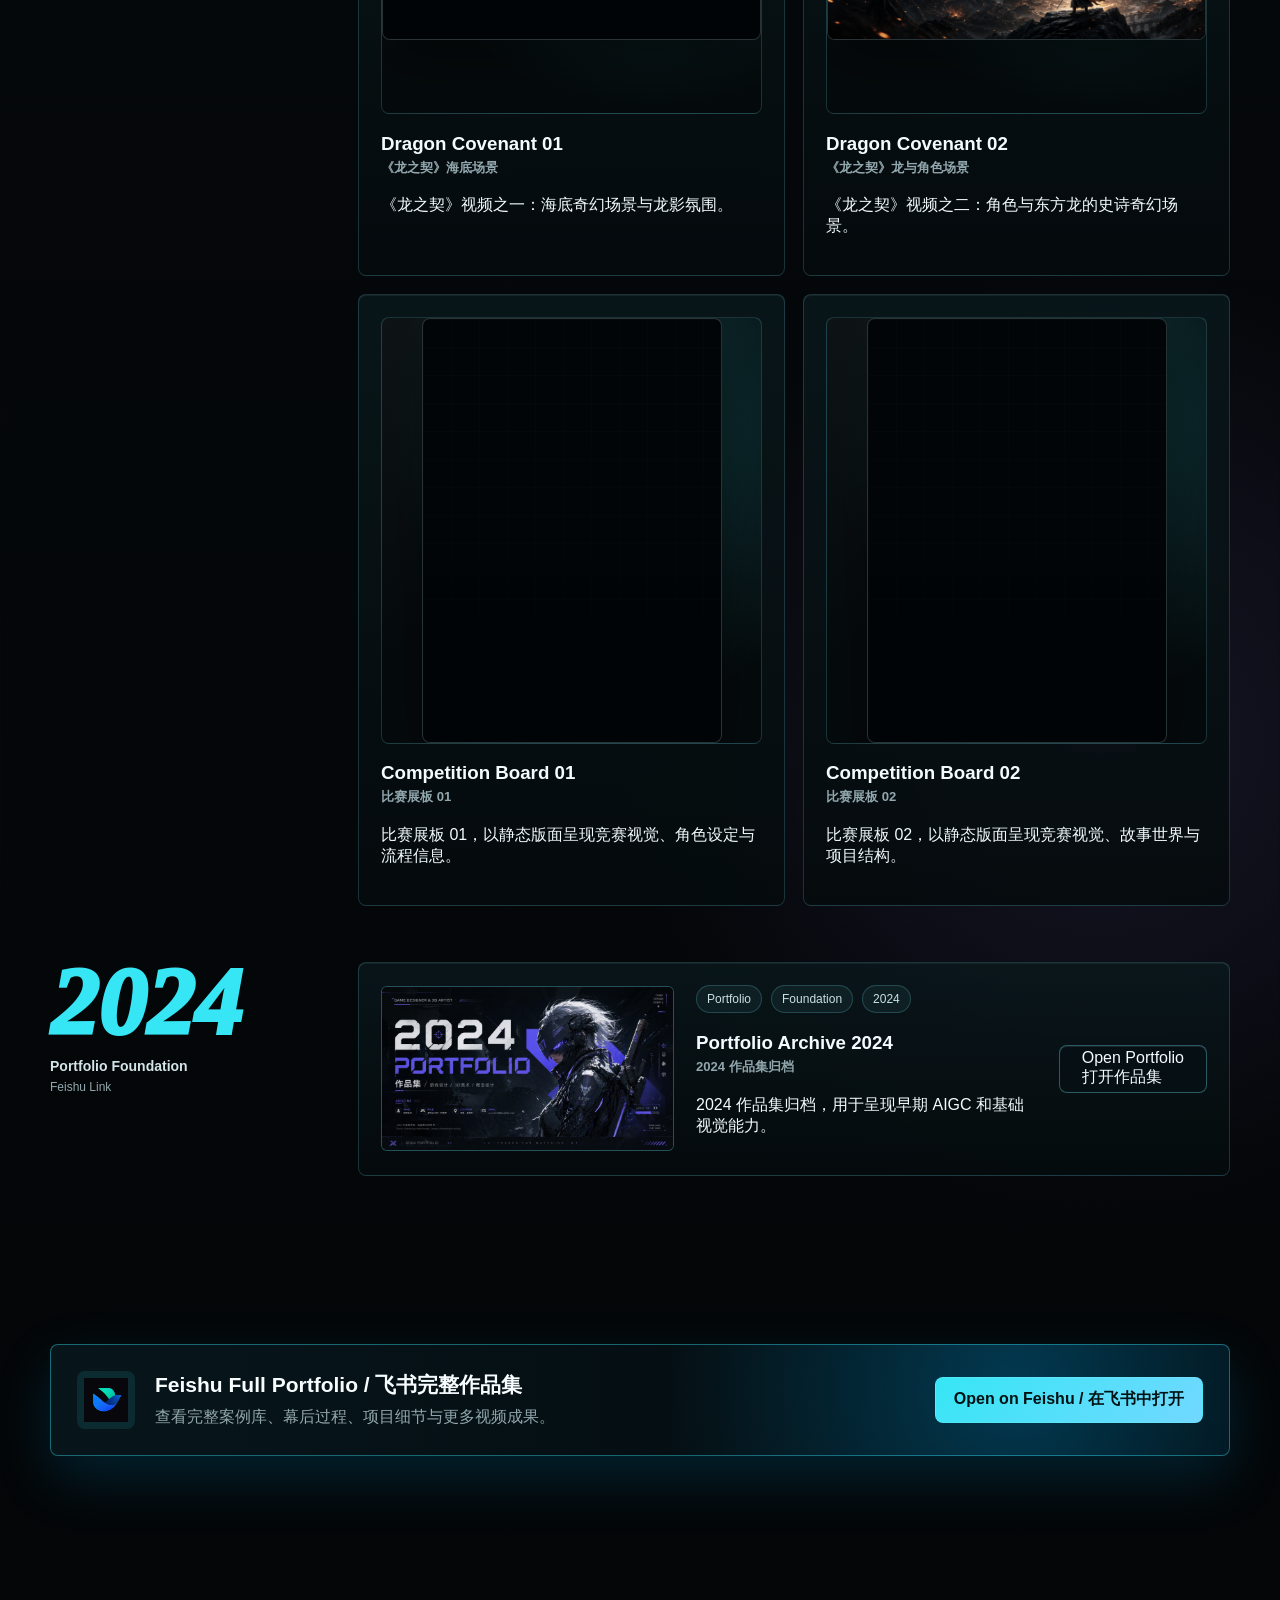
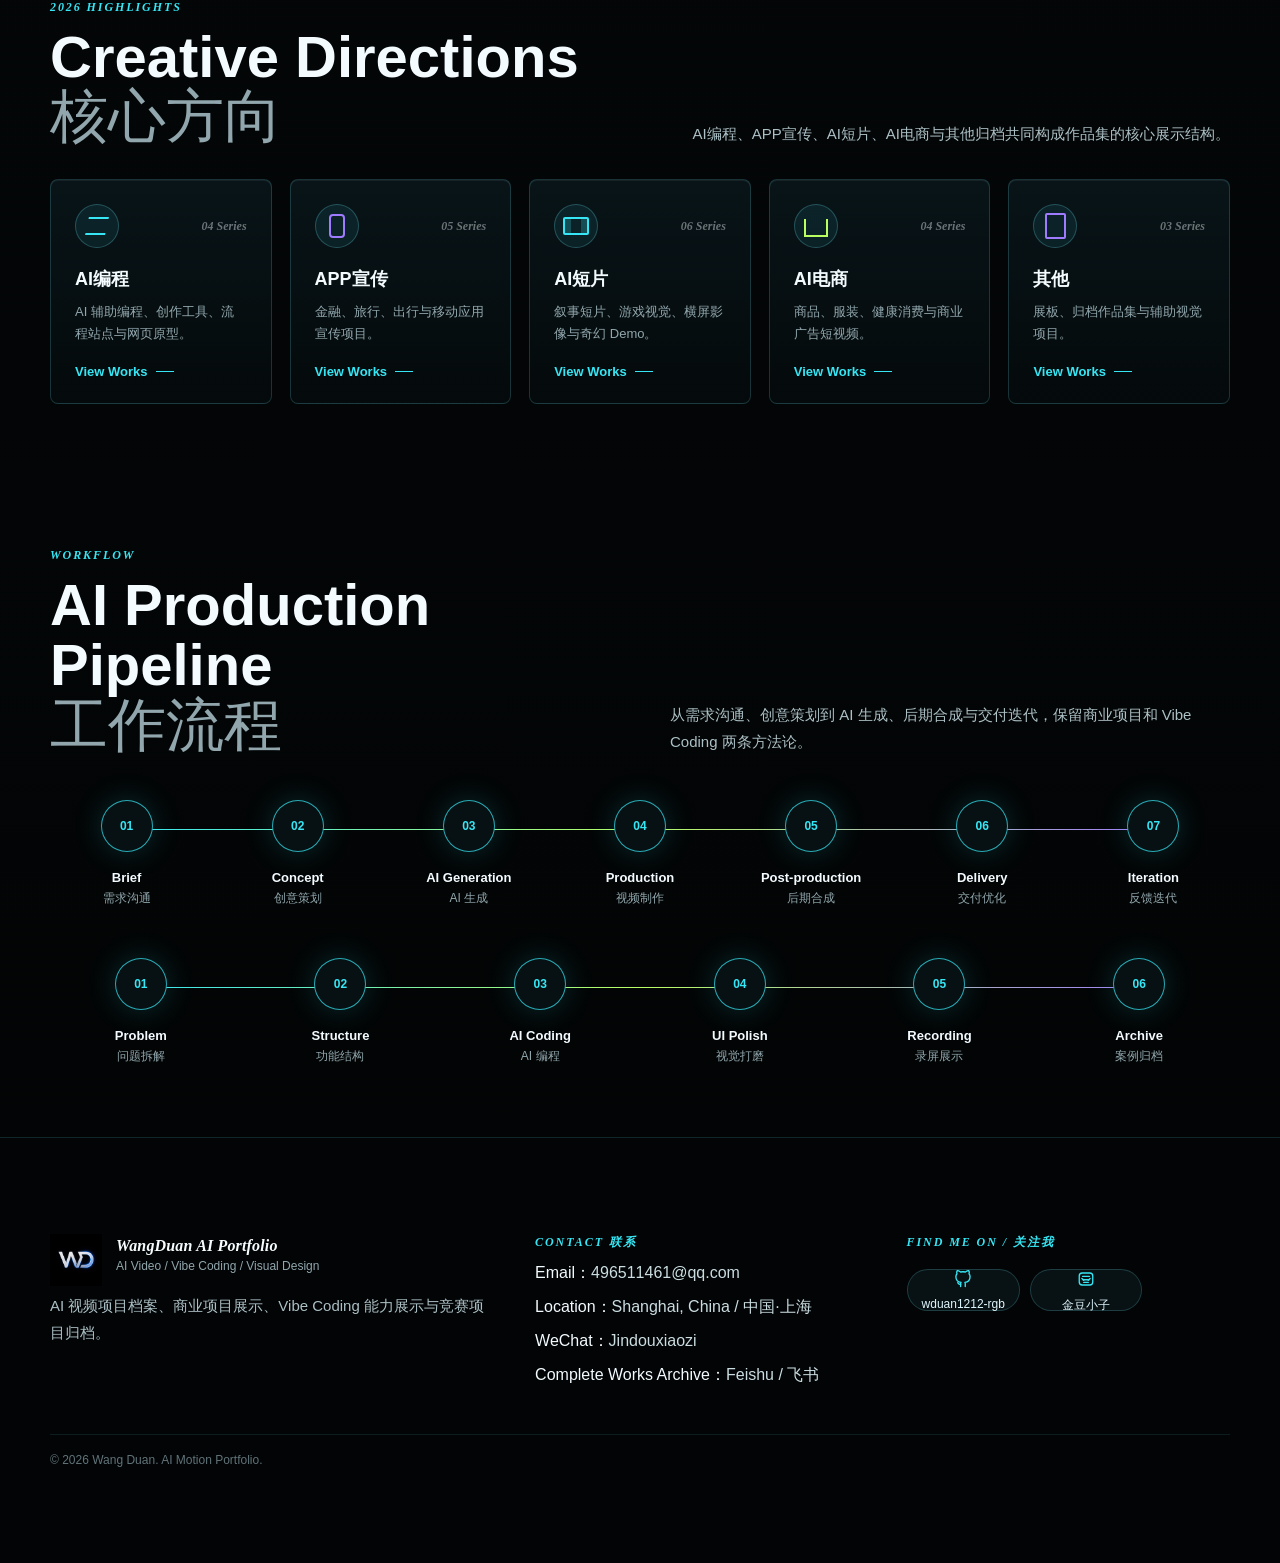
==== commit c05c03a9: "Implement V9 four-track portfolio timeline" ====
--- a/index.html
+++ b/index.html
@@ -3,18 +3,18 @@
   <head>
     <meta charset="utf-8">
     <meta name="viewport" content="width=device-width, initial-scale=1">
-    <title>Wang Duan Motion Archive / 王端 AI 动态档案</title>
+    <title>WangDuan AI Portfolio</title>
     <meta name="description" content="王端 AI 视频、Vibe Coding 网站与视觉设计个人作品集。">
-    <link rel="stylesheet" href="assets/css/styles.css?v=20260501-fade-links">
+    <link rel="stylesheet" href="assets/css/styles.css?v=20260504-v9">
   </head>
   <body>
     <div class="shell">
       <header class="site-header">
         <nav class="nav" aria-label="Primary navigation">
-          <a class="brand" href="index.html" aria-label="Wang Duan Motion Archive home">
+          <a class="brand" href="index.html" aria-label="WangDuan AI Portfolio home">
             <span class="brand-mark">WD</span>
             <span class="brand-copy">
-              <span class="brand-title">Wang Duan Motion Archive / 王端 AI 动态档案</span>
+              <span class="brand-title">WangDuan AI Portfolio</span>
               <span class="brand-subtitle">AI Video / Vibe Coding / Visual Design</span>
             </span>
           </a>
@@ -22,11 +22,12 @@
             <span></span><span></span><span></span>
           </button>
           <div class="nav-links" data-nav-links>
-            <a href="index.html">Home 首页</a>
-            <a href="works.html">Works 作品</a>
-            <a href="index.html#timeline">Timeline 时间轴</a>
-            <a href="about.html">About 关于</a>
-            <a href="#contact">Contact 联系</a>
+            <a href="index.html">Home</a>
+            <a href="works.html">Works</a>
+            <a href="https://wduan1212-rgb.github.io/Dragon/" target="_blank" rel="noopener">Dragon Covenant</a>
+            <a href="index.html#timeline">Timeline</a>
+            <a href="about.html">About</a>
+            <a href="#contact">Contact</a>
           </div>
         </nav>
       </header>
@@ -126,7 +127,7 @@
                 <a class="brand" href="index.html">
                   <span class="brand-mark">WD</span>
                   <span class="brand-copy">
-                    <span class="brand-title">Wang Duan Motion Archive / 王端 AI 动态档案</span>
+                    <span class="brand-title">WangDuan AI Portfolio</span>
                     <span class="brand-subtitle">AI Video / Vibe Coding / Visual Design</span>
                   </span>
                 </a>
@@ -163,7 +164,7 @@
       </div>
     </div>
 
-    <script src="assets/js/data.js?v=20260501-fade-links"></script>
-    <script src="assets/js/main.js?v=20260501-fade-links"></script>
+    <script src="assets/js/data.js?v=20260504-v9"></script>
+    <script src="assets/js/main.js?v=20260504-v9"></script>
   </body>
 </html>
--- a/assets/css/styles.css
+++ b/assets/css/styles.css
@@ -17,6 +17,9 @@
   --radius: 8px;
   --max: 1180px;
   --ease: cubic-bezier(0.22, 1, 0.36, 1);
+  --font-en-serif: Georgia, "Times New Roman", serif;
+  --font-cn-calligraphy: "禹卫书法云墨简体", "STKaiti", "KaiTi", serif;
+  --font-cn-body: "PingFang SC", "Microsoft YaHei", "Noto Sans SC", "Hiragino Sans GB", sans-serif;
 }
 
 * {
@@ -32,7 +35,7 @@
   margin: 0;
   min-height: 100vh;
   color: var(--text);
-  font-family: Inter, ui-sans-serif, system-ui, -apple-system, BlinkMacSystemFont, "Segoe UI", "PingFang SC", "Microsoft YaHei", sans-serif;
+  font-family: var(--font-cn-body);
   background:
     radial-gradient(circle at 72% 10%, rgba(54, 230, 244, 0.22), transparent 32rem),
     radial-gradient(circle at 18% 36%, rgba(185, 255, 98, 0.08), transparent 28rem),
@@ -4181,3 +4184,356 @@
     justify-content: center;
   }
 }
+
+/* V9 four-track timeline and typography system */
+.brand-title,
+.nav-links a,
+.section-kicker,
+.year,
+.timeline-2026-head span,
+.project-title,
+.works-count,
+.count {
+  font-family: var(--font-en-serif);
+  font-style: italic;
+}
+
+.brand-title {
+  font-size: 16px;
+  font-weight: 700;
+  letter-spacing: 0.01em;
+}
+
+.brand-subtitle {
+  font-family: var(--font-cn-body);
+}
+
+.nav {
+  width: min(1320px, calc(100vw - 40px));
+}
+
+.nav-links {
+  gap: 6px;
+}
+
+.nav-links a {
+  font-size: 14px;
+  letter-spacing: 0.02em;
+}
+
+.section-title span,
+.case-title span,
+.year-note strong,
+.timeline-column-header h4 {
+  font-family: var(--font-cn-calligraphy);
+  font-weight: 400;
+}
+
+.card-overline {
+  justify-content: flex-start;
+}
+
+.card-overline span {
+  color: var(--cyan);
+}
+
+.timeline-2026-matrix {
+  min-width: 0;
+  overflow: hidden;
+  border: 1px solid rgba(116, 238, 255, 0.2);
+  border-radius: 8px;
+  background:
+    radial-gradient(circle at 12% 10%, rgba(54, 230, 244, 0.16), transparent 24rem),
+    linear-gradient(180deg, rgba(7, 18, 24, 0.82), rgba(2, 8, 12, 0.62));
+  box-shadow: 0 28px 80px rgba(0, 0, 0, 0.28);
+}
+
+.timeline-2026-head {
+  display: grid;
+  grid-template-columns: minmax(0, 1fr) auto;
+  gap: 8px 18px;
+  align-items: end;
+  padding: 18px 20px;
+  border-bottom: 1px solid rgba(116, 238, 255, 0.14);
+}
+
+.timeline-2026-head span {
+  color: #f6fdff;
+  font-size: clamp(21px, 2.6vw, 34px);
+  line-height: 1.05;
+}
+
+.timeline-2026-head em {
+  grid-column: 1;
+  color: var(--muted);
+  font-style: normal;
+  font-size: 13px;
+  line-height: 1.5;
+}
+
+.timeline-2026-head strong {
+  grid-row: 1 / span 2;
+  grid-column: 2;
+  color: var(--cyan);
+  font-size: 12px;
+  font-weight: 850;
+  letter-spacing: 0.08em;
+  text-transform: uppercase;
+}
+
+.timeline-2026-grid {
+  display: grid;
+  grid-template-columns: repeat(4, minmax(0, 1fr));
+  gap: 18px;
+  align-items: stretch;
+  padding: 20px;
+}
+
+.timeline-2026-column {
+  min-width: 0;
+  display: flex;
+  flex-direction: column;
+  overflow: hidden;
+  border: 1px solid rgba(116, 238, 255, 0.16);
+  border-radius: 8px;
+  background: rgba(3, 9, 12, 0.68);
+}
+
+.timeline-column-header {
+  min-height: 120px;
+  padding: 18px 16px 14px;
+  border-bottom: 1px solid rgba(116, 238, 255, 0.12);
+  background:
+    radial-gradient(circle at 80% 0%, rgba(54, 230, 244, 0.14), transparent 10rem),
+    rgba(255, 255, 255, 0.02);
+}
+
+.timeline-column-header h4 {
+  margin: 0;
+  color: #f8fdff;
+  font-size: clamp(19px, 1.65vw, 26px);
+  line-height: 1.2;
+}
+
+.timeline-column-header p {
+  margin: 10px 0 0;
+  color: var(--muted);
+  font-size: 12px;
+  line-height: 1.58;
+}
+
+.auto-column {
+  position: relative;
+  height: clamp(650px, 70vh, 780px);
+  overflow: hidden;
+  padding: 14px;
+}
+
+.auto-column::before,
+.auto-column::after {
+  content: "";
+  position: absolute;
+  left: 0;
+  right: 0;
+  z-index: 3;
+  height: 68px;
+  pointer-events: none;
+}
+
+.auto-column::before {
+  top: 0;
+  background: linear-gradient(180deg, rgba(3, 9, 12, 0.96), rgba(3, 9, 12, 0));
+}
+
+.auto-column::after {
+  bottom: 0;
+  background: linear-gradient(0deg, rgba(3, 9, 12, 0.96), rgba(3, 9, 12, 0));
+}
+
+.auto-column-track {
+  display: flex;
+  flex-direction: column;
+  gap: 16px;
+  will-change: transform;
+  animation: verticalLoop var(--loop-duration, 40s) linear infinite;
+}
+
+.timeline-2026-column:hover .auto-column-track,
+.timeline-2026-column:focus-within .auto-column-track {
+  animation-play-state: paused;
+}
+
+.column-ai-short {
+  --loop-duration: 38s;
+}
+
+.column-app {
+  --loop-duration: 42s;
+}
+
+.column-ecommerce {
+  --loop-duration: 36s;
+}
+
+.column-vibe {
+  --loop-duration: 44s;
+}
+
+@keyframes verticalLoop {
+  from {
+    transform: translateY(0);
+  }
+
+  to {
+    transform: translateY(-50%);
+  }
+}
+
+.timeline-project-card {
+  height: 360px;
+  flex: 0 0 360px;
+  display: flex;
+  flex-direction: column;
+  overflow: hidden;
+  border: 1px solid rgba(73, 220, 235, 0.2);
+  border-radius: 8px;
+  color: inherit;
+  background:
+    linear-gradient(180deg, rgba(255, 255, 255, 0.045), rgba(255, 255, 255, 0.015)),
+    rgba(5, 18, 22, 0.72);
+  transition: transform 0.28s var(--ease), border-color 0.28s var(--ease), background 0.28s var(--ease);
+}
+
+.timeline-project-card:hover,
+.timeline-project-card:focus-visible {
+  border-color: rgba(54, 230, 244, 0.56);
+  background:
+    linear-gradient(180deg, rgba(54, 230, 244, 0.08), rgba(255, 255, 255, 0.015)),
+    rgba(6, 21, 25, 0.86);
+  transform: translateY(-4px);
+}
+
+.project-cover-wrap {
+  height: 190px;
+  width: 100%;
+  flex: 0 0 190px;
+  display: grid;
+  place-items: center;
+  overflow: hidden;
+  border-radius: 8px 8px 0 0;
+  background:
+    radial-gradient(circle at 50% 38%, rgba(54, 230, 244, 0.16), transparent 14rem),
+    rgba(255, 255, 255, 0.04);
+}
+
+.project-cover {
+  width: 100%;
+  height: 100%;
+  object-fit: cover;
+}
+
+.project-cover-wrap.is-vertical .project-cover {
+  width: auto;
+  height: 100%;
+  aspect-ratio: 9 / 16;
+  border-radius: 8px;
+  object-fit: cover;
+  box-shadow: 0 18px 44px rgba(0, 0, 0, 0.28);
+}
+
+.project-info {
+  height: 170px;
+  flex: 0 0 170px;
+  display: flex;
+  flex-direction: column;
+  justify-content: space-between;
+  gap: 12px;
+  padding: 15px;
+}
+
+.project-title {
+  margin: 0;
+  color: #f8fdff;
+  font-size: 17px;
+  line-height: 1.18;
+  font-weight: 700;
+}
+
+.project-subtitle {
+  margin: 8px 0 0;
+  display: -webkit-box;
+  overflow: hidden;
+  color: rgba(198, 219, 224, 0.82);
+  font-size: 13px;
+  line-height: 1.45;
+  -webkit-line-clamp: 2;
+  -webkit-box-orient: vertical;
+}
+
+.project-tags {
+  display: flex;
+  flex-wrap: wrap;
+  gap: 7px;
+}
+
+.project-tags span {
+  max-width: 100%;
+  padding: 6px 8px;
+  overflow: hidden;
+  border: 1px solid rgba(116, 238, 255, 0.2);
+  border-radius: 999px;
+  color: var(--cyan);
+  background: rgba(54, 230, 244, 0.08);
+  font-size: 11px;
+  font-weight: 760;
+  text-overflow: ellipsis;
+  white-space: nowrap;
+}
+
+@media (max-width: 1180px) {
+  .timeline-2026-grid {
+    grid-template-columns: repeat(2, minmax(0, 1fr));
+  }
+
+  .auto-column {
+    height: 620px;
+  }
+}
+
+@media (max-width: 760px) {
+  .brand-title {
+    font-size: 15px;
+  }
+
+  .nav-links a {
+    font-size: 16px;
+  }
+
+  .timeline-2026-head {
+    grid-template-columns: 1fr;
+  }
+
+  .timeline-2026-head strong {
+    grid-row: auto;
+    grid-column: auto;
+  }
+
+  .timeline-2026-grid {
+    grid-template-columns: 1fr;
+    padding: 14px;
+  }
+
+  .timeline-column-header {
+    min-height: auto;
+  }
+
+  .auto-column {
+    height: 560px;
+  }
+}
+
+@media (prefers-reduced-motion: reduce) {
+  .auto-column-track {
+    animation: none;
+  }
+}
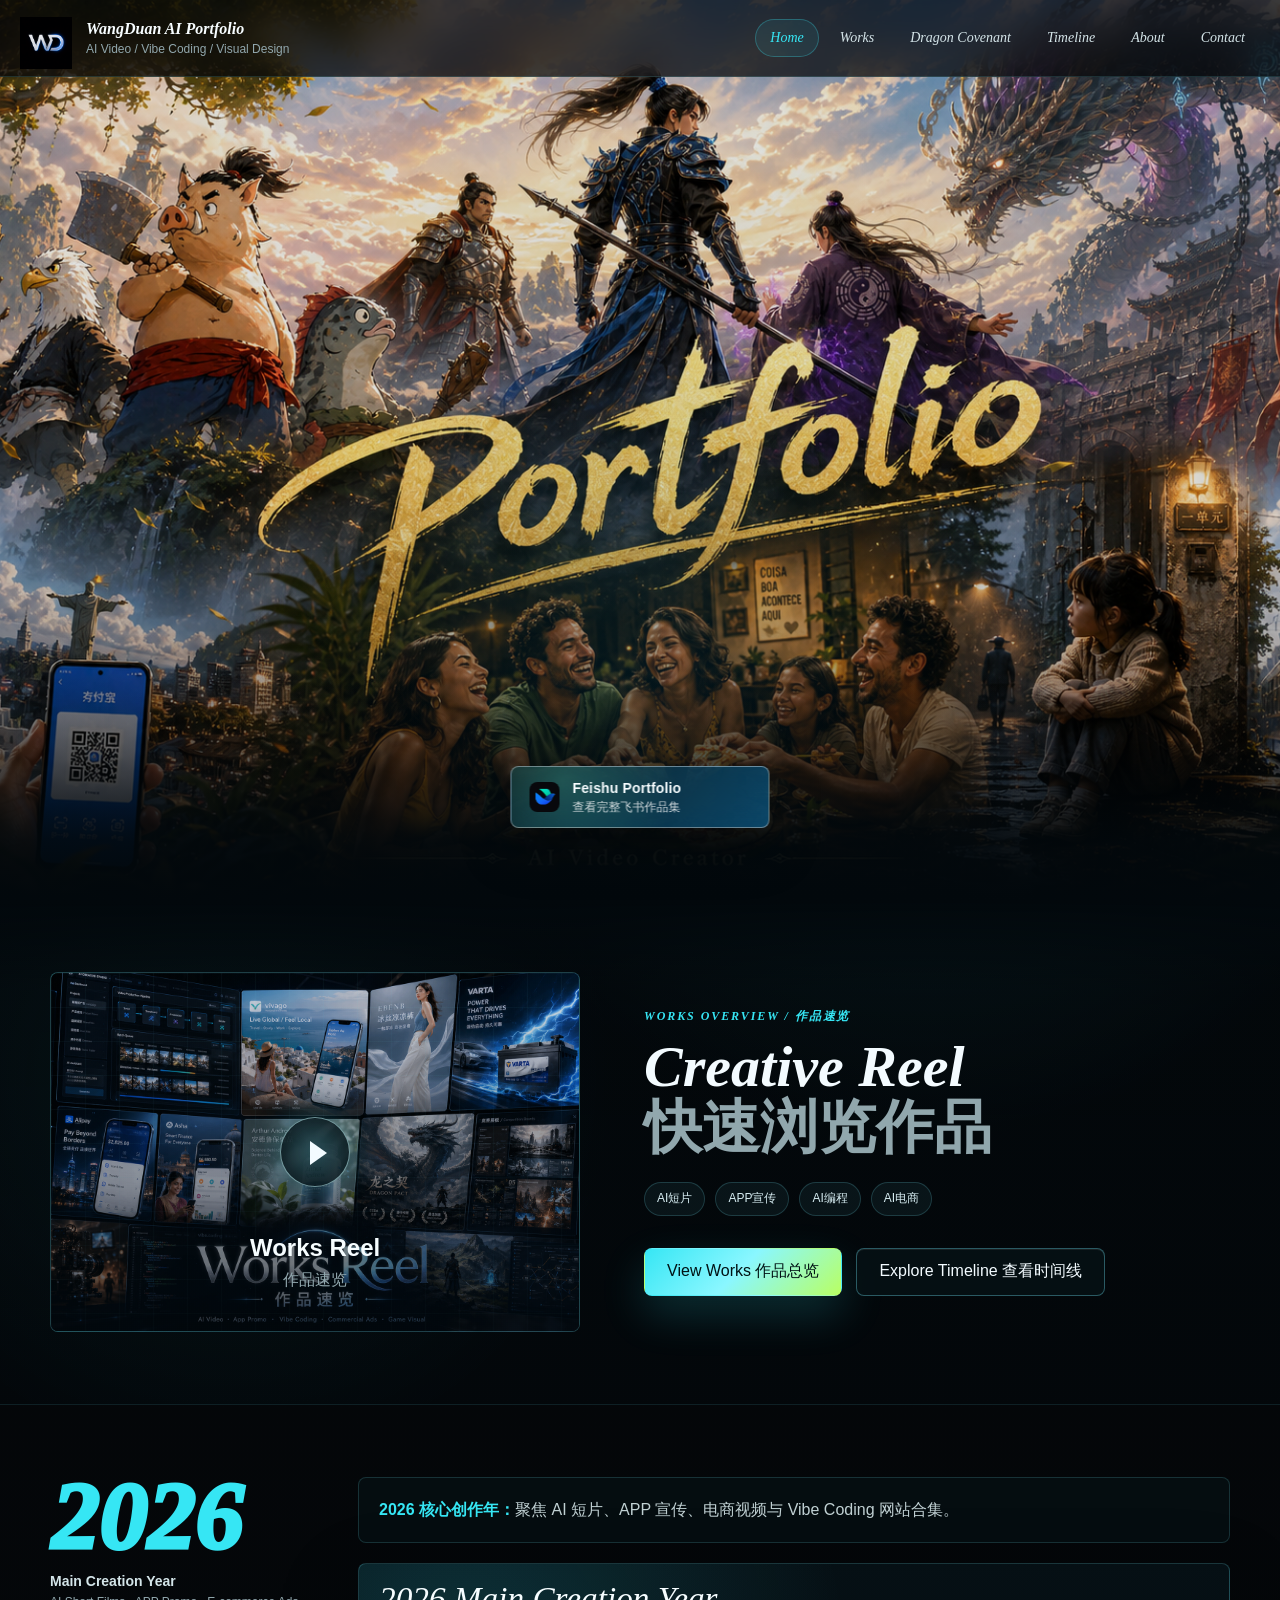
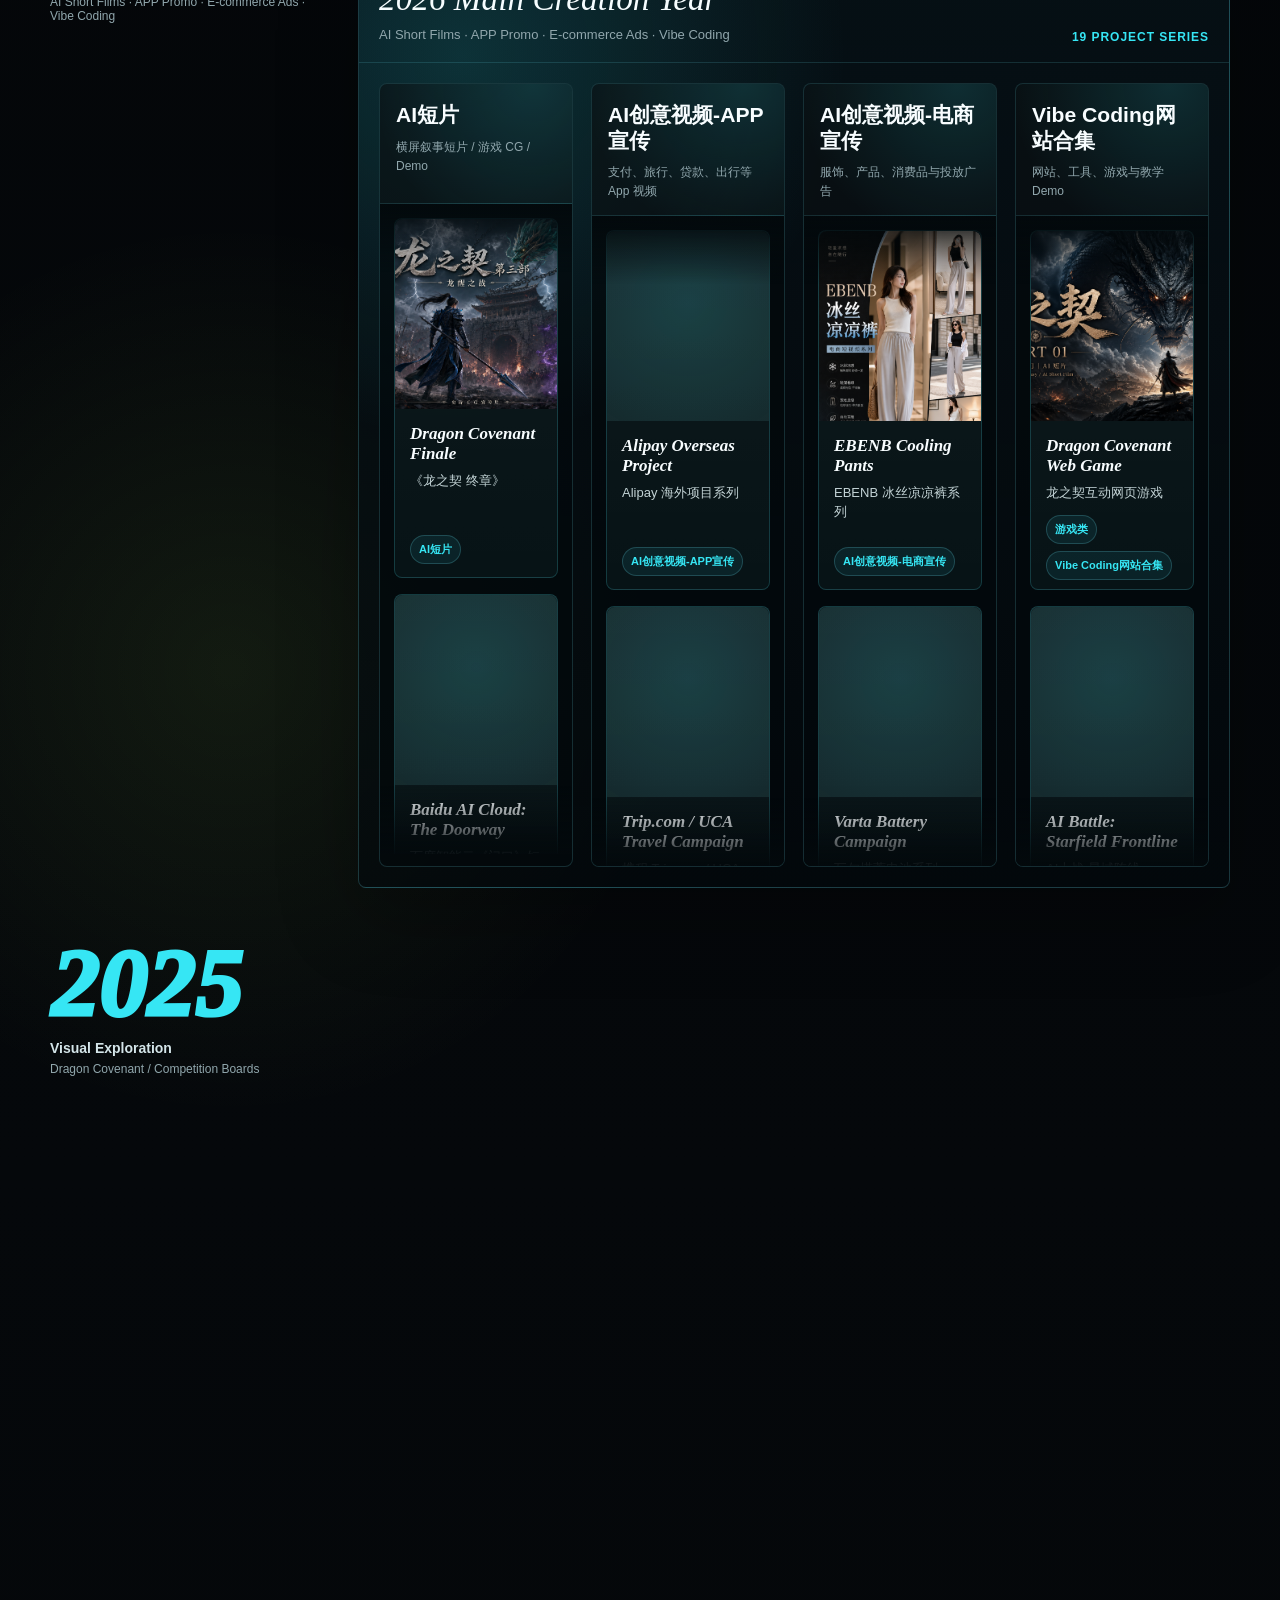
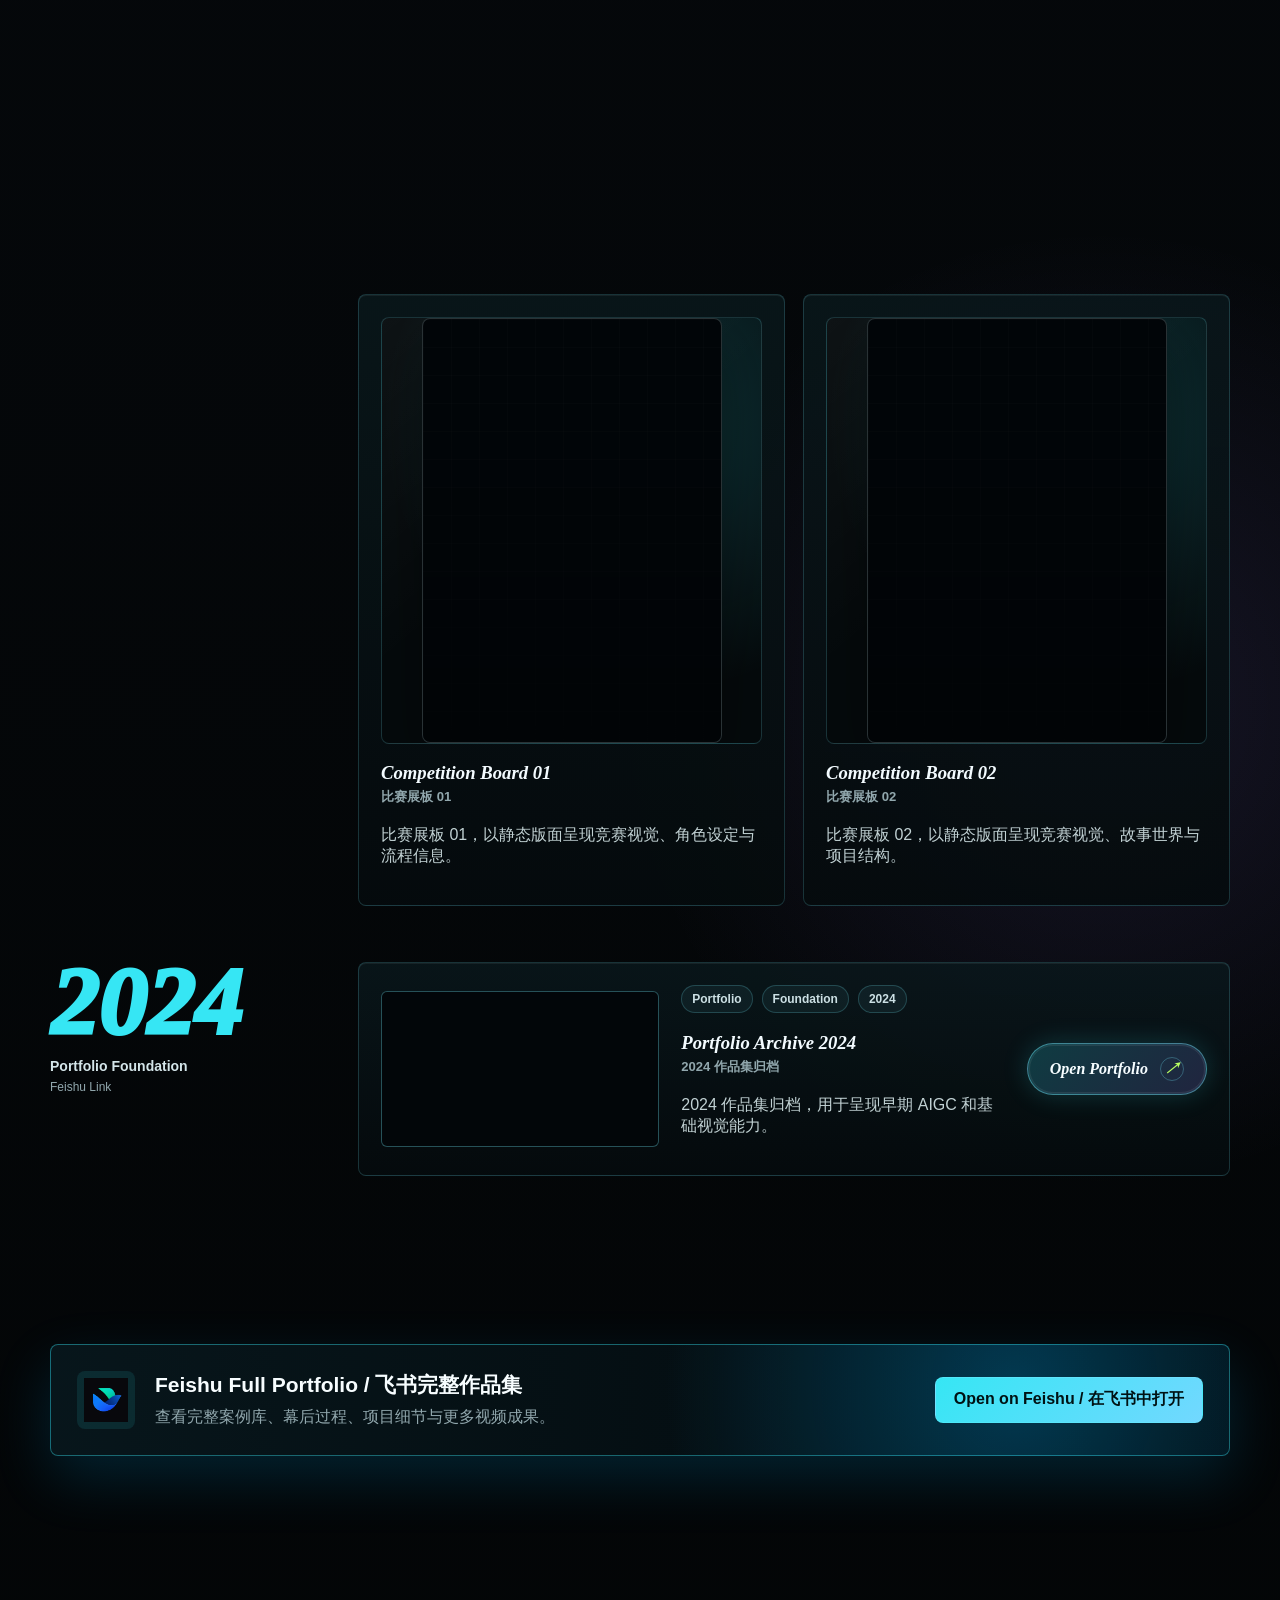
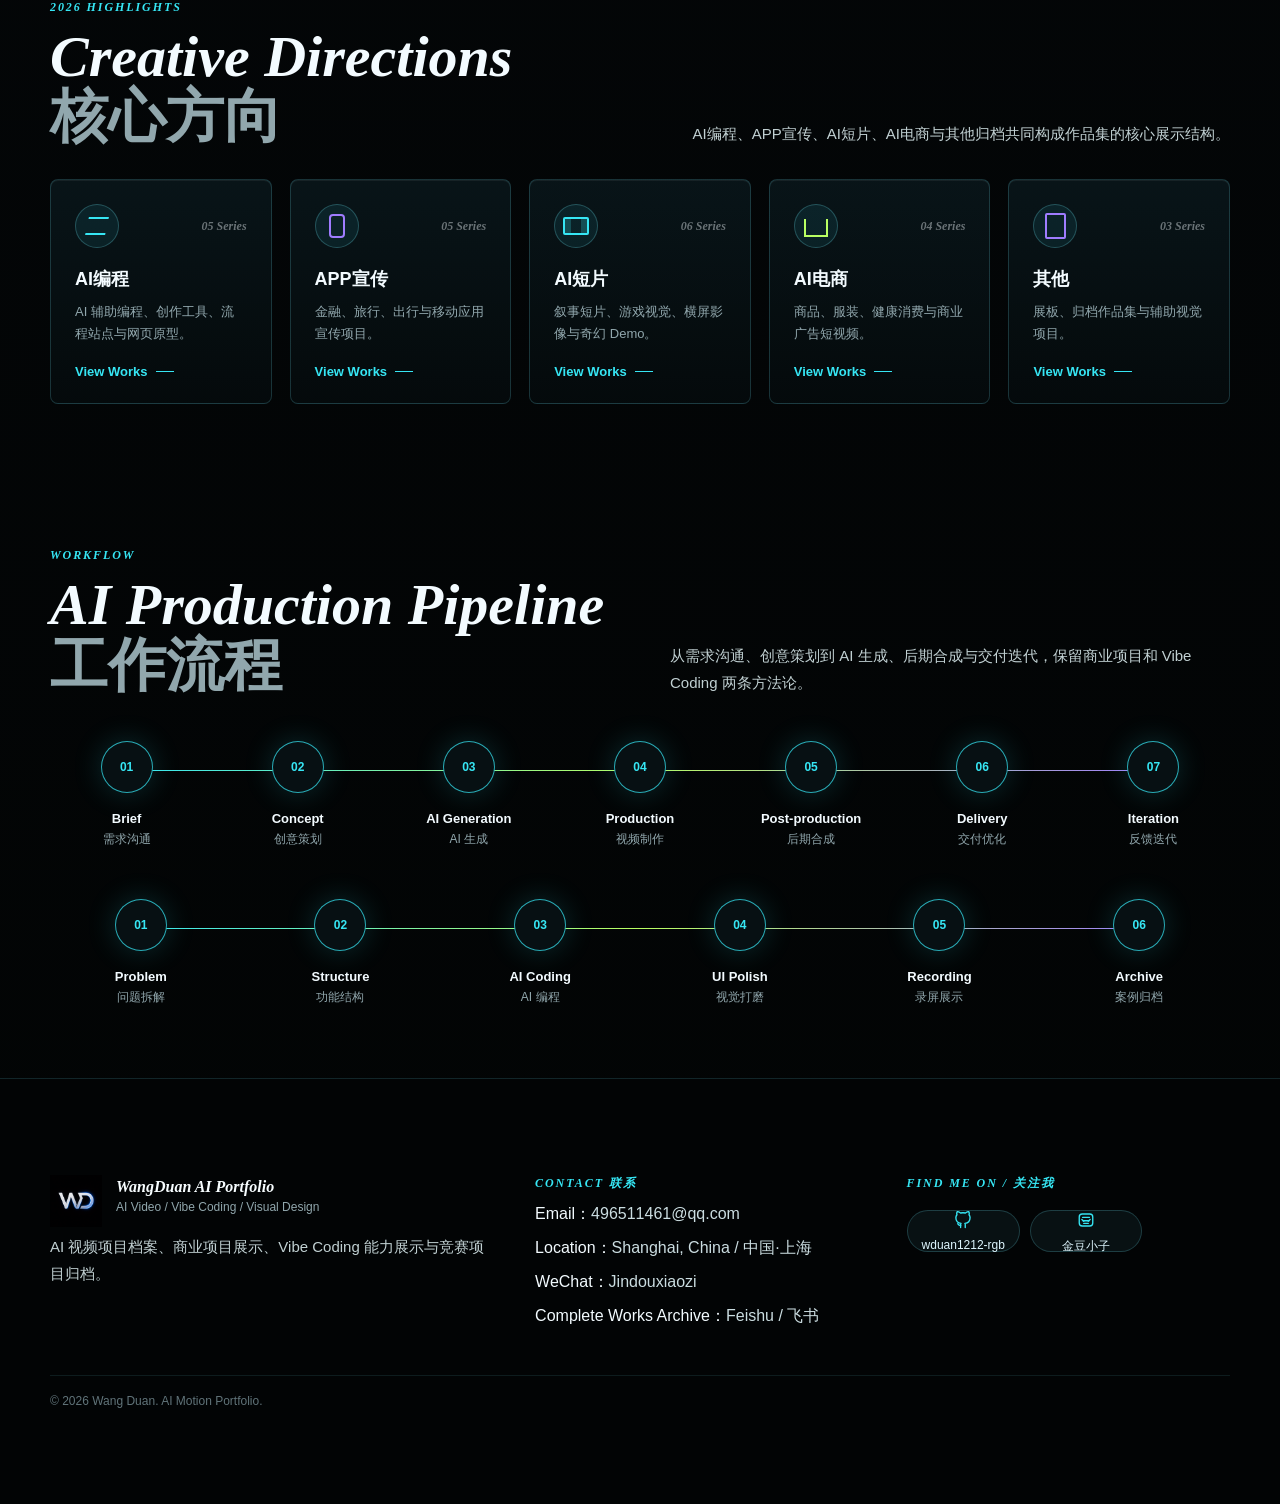
==== commit 5c78f771: "Implement V10 typography and contact refinements" ====
--- a/index.html
+++ b/index.html
@@ -5,7 +5,8 @@
     <meta name="viewport" content="width=device-width, initial-scale=1">
     <title>WangDuan AI Portfolio</title>
     <meta name="description" content="王端 AI 视频、Vibe Coding 网站与视觉设计个人作品集。">
-    <link rel="stylesheet" href="assets/css/styles.css?v=20260504-v9">
+    <link rel="icon" type="image/png" href="assets/logo/wd-logo.png">
+    <link rel="stylesheet" href="assets/css/styles.css?v=20260504-v10">
   </head>
   <body>
     <div class="shell">
@@ -24,7 +25,7 @@
           <div class="nav-links" data-nav-links>
             <a href="index.html">Home</a>
             <a href="works.html">Works</a>
-            <a href="https://wduan1212-rgb.github.io/Dragon/" target="_blank" rel="noopener">Dragon Covenant</a>
+            <a href="https://wduan1212-rgb.github.io/Dragon/" target="_blank" rel="noopener noreferrer">Dragon Covenant</a>
             <a href="index.html#timeline">Timeline</a>
             <a href="about.html">About</a>
             <a href="#contact">Contact</a>
@@ -37,7 +38,7 @@
           <video class="hero-bg-video" data-hero-video poster="assets/hero/portfolio-hero-poster.png" autoplay muted playsinline loop preload="auto"></video>
           <div class="hero-poster-fallback" aria-hidden="true"></div>
           <div class="hero-video-overlay"></div>
-          <a class="hero-feishu-button" href="https://tcndqnj035ys.feishu.cn/docx/TIaadDGlfo3OVuxZvAxcnTnXn2g?from=from_copylink" data-feishu-link target="_blank" rel="noopener">
+          <a class="hero-feishu-button" href="https://tcndqnj035ys.feishu.cn/docx/TIaadDGlfo3OVuxZvAxcnTnXn2g?from=from_copylink" data-feishu-link target="_blank" rel="noopener noreferrer">
             <img src="assets/logo/feishu-icon.png" alt="" width="30" height="30">
             <span>Feishu Portfolio<br><em>查看完整飞书作品集</em></span>
           </a>
@@ -45,7 +46,7 @@
 
         <section class="section compact intro-video-section" id="intro">
           <div class="container intro-video-grid">
-            <a class="intro-video-card reveal" href="https://tcndqnj035ys.feishu.cn/docx/Q3OHdRKHxo2PO3xXTqXcsEBInuh?from=from_copylink" target="_blank" rel="noopener">
+            <a class="intro-video-card reveal" href="https://tcndqnj035ys.feishu.cn/docx/Q3OHdRKHxo2PO3xXTqXcsEBInuh?from=from_copylink" target="_blank" rel="noopener noreferrer">
               <video class="intro-preview-video" src="assets/covers/motion/quick-preview-cover.mp4" poster="assets/covers/horizontal/quick-preview-cover.png" autoplay muted loop playsinline preload="metadata" aria-hidden="true"></video>
               <span class="play-button" aria-hidden="true"></span>
               <span class="intro-video-copy">
@@ -78,7 +79,7 @@
 
         <section class="section compact feishu-strip-section">
           <div class="container">
-            <a class="feishu-strip reveal" href="https://tcndqnj035ys.feishu.cn/docx/TIaadDGlfo3OVuxZvAxcnTnXn2g?from=from_copylink" data-feishu-link target="_blank" rel="noopener">
+            <a class="feishu-strip reveal" href="https://tcndqnj035ys.feishu.cn/docx/TIaadDGlfo3OVuxZvAxcnTnXn2g?from=from_copylink" data-feishu-link target="_blank" rel="noopener noreferrer">
               <span class="feishu-strip-icon">
                 <img src="assets/logo/feishu-icon.png" alt="" width="44" height="44">
               </span>
@@ -139,7 +140,7 @@
                   <li>Email：<a href="mailto:496511461@qq.com" data-site-email>496511461@qq.com</a></li>
                   <li>Location：<span data-site-location>Shanghai, China / 中国·上海</span></li>
                   <li>WeChat：<span data-site-wechat>Jindouxiaozi</span></li>
-                  <li>Complete Works Archive：<a href="https://tcndqnj035ys.feishu.cn/docx/TIaadDGlfo3OVuxZvAxcnTnXn2g?from=from_copylink" data-feishu-link target="_blank" rel="noopener">Feishu / 飞书</a></li>
+                  <li>Complete Works Archive：<a href="https://tcndqnj035ys.feishu.cn/docx/TIaadDGlfo3OVuxZvAxcnTnXn2g?from=from_copylink" data-feishu-link target="_blank" rel="noopener noreferrer">Feishu / 飞书</a></li>
                 </ul>
               </div>
               <div class="reveal delay-2">
@@ -164,7 +165,7 @@
       </div>
     </div>
 
-    <script src="assets/js/data.js?v=20260504-v9"></script>
-    <script src="assets/js/main.js?v=20260504-v9"></script>
+    <script src="assets/js/data.js?v=20260504-v10"></script>
+    <script src="assets/js/main.js?v=20260504-v10"></script>
   </body>
 </html>
--- a/assets/css/styles.css
+++ b/assets/css/styles.css
@@ -17,9 +17,11 @@
   --radius: 8px;
   --max: 1180px;
   --ease: cubic-bezier(0.22, 1, 0.36, 1);
-  --font-en-serif: Georgia, "Times New Roman", serif;
+  --font-en-display: Georgia, "Times New Roman", serif;
+  --font-en-serif: var(--font-en-display);
+  --font-cn-title: "阿里妈妈数黑体", "Source Han Sans SC", "HarmonyOS Sans SC", "PingFang SC", "Microsoft YaHei", sans-serif;
   --font-cn-calligraphy: "禹卫书法云墨简体", "STKaiti", "KaiTi", serif;
-  --font-cn-body: "PingFang SC", "Microsoft YaHei", "Noto Sans SC", "Hiragino Sans GB", sans-serif;
+  --font-cn-body: "方正兰亭超细黑简体", "FZLanTingHeiS-UL-GB", "PingFang SC", "Microsoft YaHei", "Noto Sans SC", "Hiragino Sans GB", sans-serif;
 }
 
 * {
@@ -4537,3 +4539,169 @@
     animation: none;
   }
 }
+
+/* V10 typography and portfolio archive refinements */
+body,
+.brand-subtitle,
+.section-lead,
+.card-body p,
+.archive-card p,
+.project-subtitle,
+.timeline-column-header p,
+.year-note,
+.about-copy p,
+.contact-list,
+.meta-item strong,
+.embed-slot span,
+.project-tags span,
+.pill,
+.card-overline span,
+.feishu-strip em,
+.hero-feishu-button em {
+  font-family: var(--font-cn-body);
+  font-weight: 300;
+  letter-spacing: 0;
+}
+
+.section-title,
+.case-title,
+.archive-card h3,
+.work-card .card-body h3,
+.works-section-head h3,
+.timeline-2026-head span,
+.project-title {
+  font-family: var(--font-en-display);
+  font-style: italic;
+  letter-spacing: 0;
+}
+
+.section-title span,
+.case-title span,
+.work-card h3 span,
+.archive-card h3 span,
+.year-note strong,
+.timeline-column-header h4,
+.filter-button,
+.project-tags span,
+.pill,
+.card-overline span {
+  font-family: var(--font-cn-title);
+  font-style: normal;
+  font-weight: 650;
+  letter-spacing: 0;
+}
+
+.filter-button {
+  font-weight: 650;
+}
+
+.section-lead,
+.card-body p,
+.archive-card p,
+.project-subtitle,
+.year-note,
+.about-copy p {
+  color: rgba(225, 242, 245, 0.86);
+}
+
+.brand-title,
+.nav-links a,
+.archive-open-button {
+  font-family: var(--font-en-display);
+  font-style: italic;
+  letter-spacing: 0;
+}
+
+.archive-open-button {
+  position: relative;
+  min-width: 168px;
+  min-height: 52px;
+  padding: 0 22px;
+  display: inline-flex;
+  align-items: center;
+  justify-content: center;
+  gap: 12px;
+  overflow: hidden;
+  border: 1px solid rgba(116, 238, 255, 0.44);
+  border-radius: 999px;
+  color: #f6fdff;
+  background:
+    linear-gradient(135deg, rgba(54, 230, 244, 0.2), rgba(159, 124, 255, 0.18)),
+    rgba(6, 18, 23, 0.9);
+  box-shadow:
+    0 0 0 1px rgba(116, 238, 255, 0.08) inset,
+    0 0 26px rgba(54, 230, 244, 0.18);
+  font-size: 16px;
+  font-weight: 700;
+  text-decoration: none;
+  transition:
+    transform 0.28s var(--ease),
+    border-color 0.28s var(--ease),
+    box-shadow 0.28s var(--ease);
+}
+
+.archive-open-button::before {
+  content: "";
+  position: absolute;
+  inset: -2px;
+  background: linear-gradient(115deg, transparent 0%, rgba(255, 255, 255, 0.22) 45%, transparent 64%);
+  transform: translateX(-120%);
+  transition: transform 0.65s var(--ease);
+}
+
+.archive-open-button::after {
+  content: "";
+  position: absolute;
+  inset: 1px;
+  border-radius: inherit;
+  border: 1px solid rgba(255, 255, 255, 0.08);
+  pointer-events: none;
+}
+
+.archive-open-button span {
+  position: relative;
+  z-index: 1;
+}
+
+.archive-open-button:hover,
+.archive-open-button:focus-visible {
+  border-color: rgba(185, 255, 98, 0.72);
+  box-shadow:
+    0 0 0 1px rgba(185, 255, 98, 0.14) inset,
+    0 0 30px rgba(54, 230, 244, 0.3);
+  transform: translateY(-2px);
+}
+
+.archive-open-button:hover::before,
+.archive-open-button:focus-visible::before {
+  transform: translateX(120%);
+}
+
+.button-arrow {
+  width: 24px;
+  height: 24px;
+  display: grid;
+  place-items: center;
+  border: 1px solid rgba(116, 238, 255, 0.28);
+  border-radius: 50%;
+  color: var(--lime);
+  line-height: 1;
+}
+
+.dragon-hero h1,
+.dragon-hero h1 span,
+.dragon-game-panel h2,
+.dragon-final-cta h2,
+.dragon-origin-copy h3,
+.dragon-chapter-card h3,
+.dragon-chapter-card h3 span {
+  font-family: var(--font-cn-calligraphy);
+  font-weight: 400;
+}
+
+@media (max-width: 760px) {
+  .archive-open-button {
+    width: 100%;
+    min-width: 0;
+  }
+}
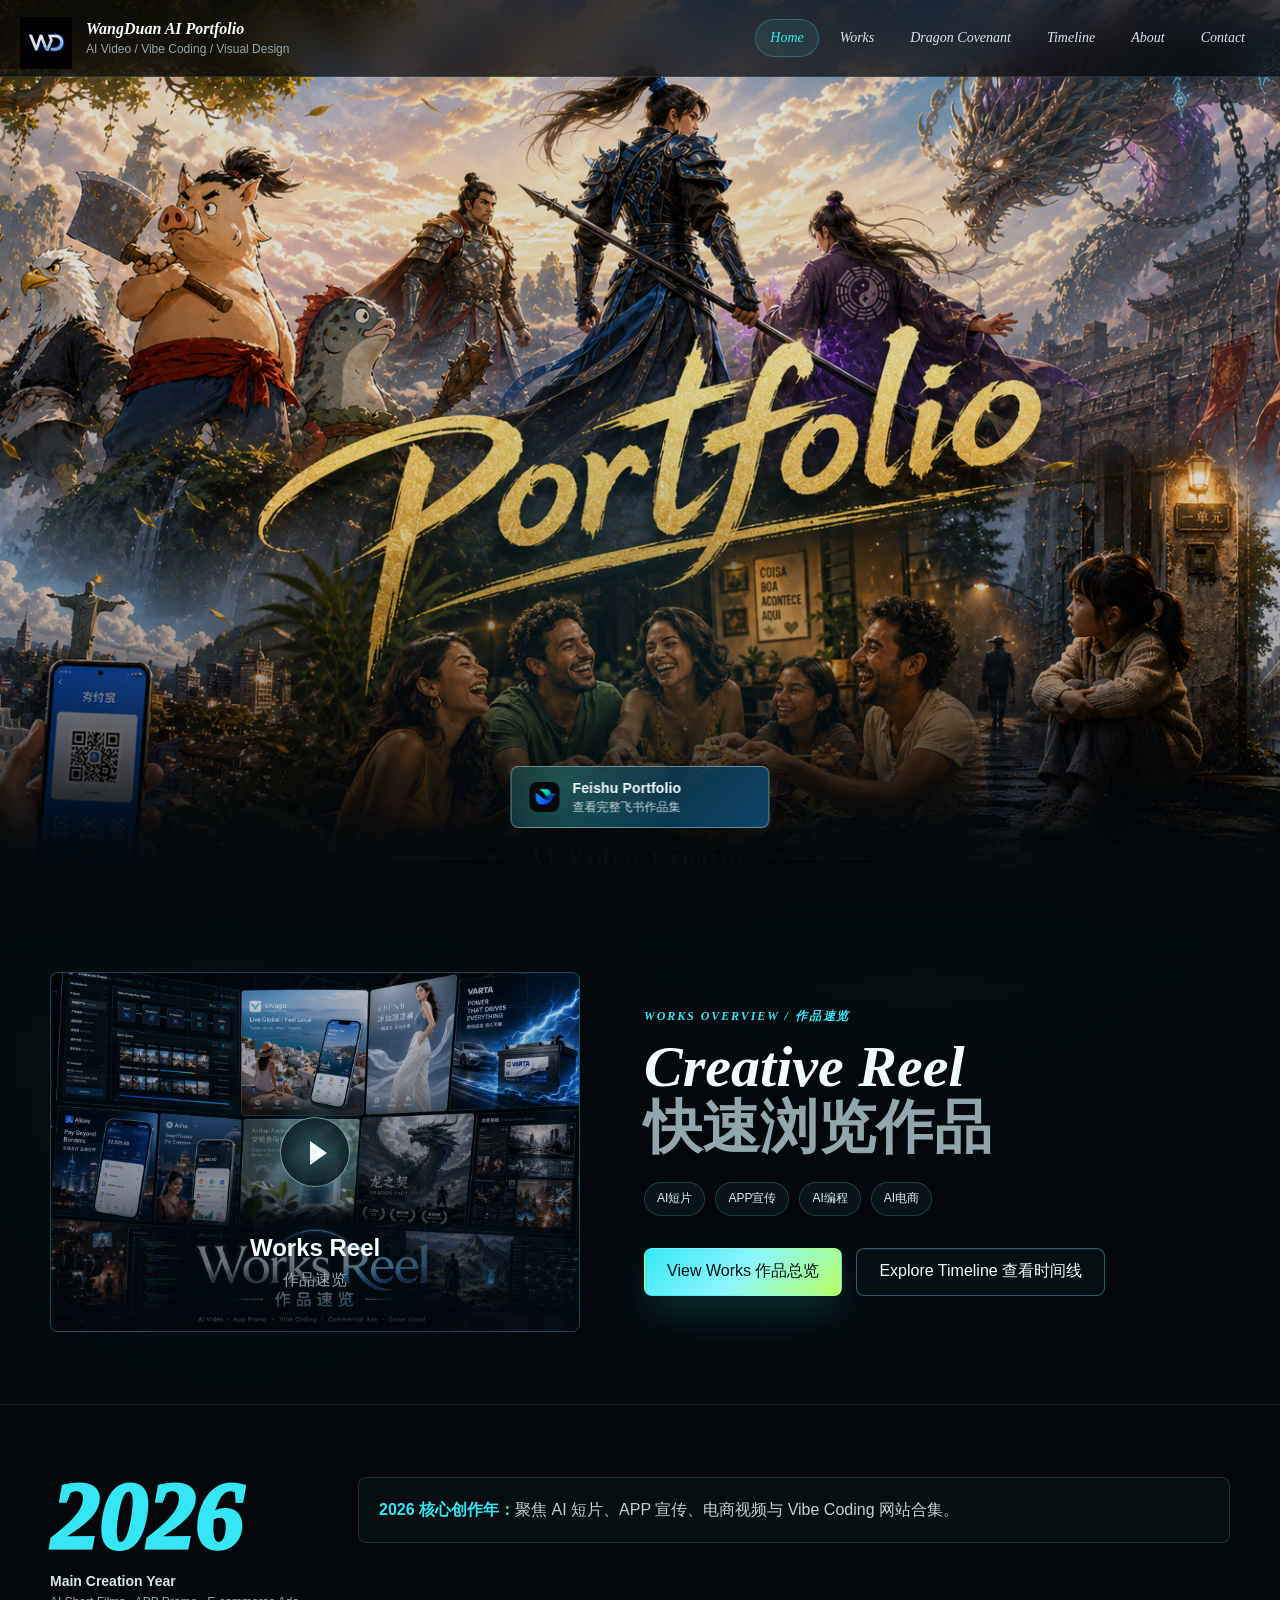
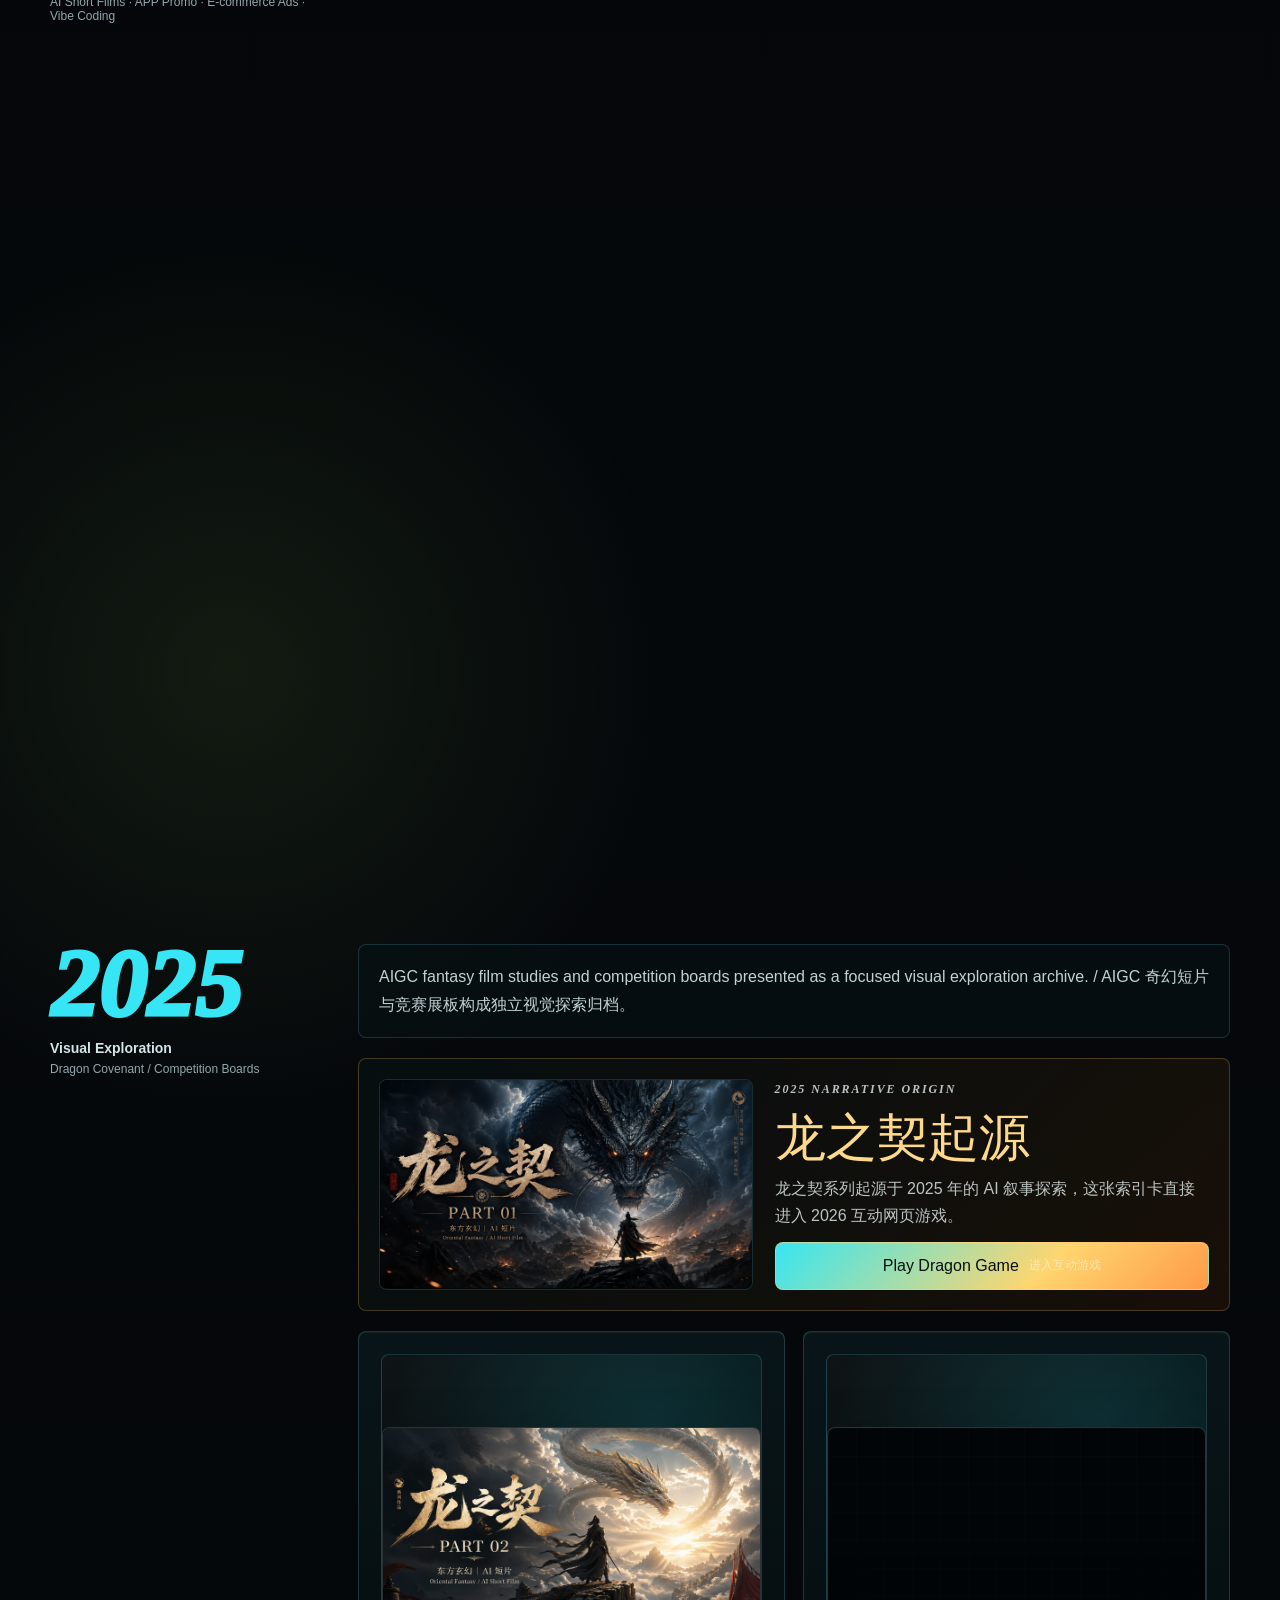
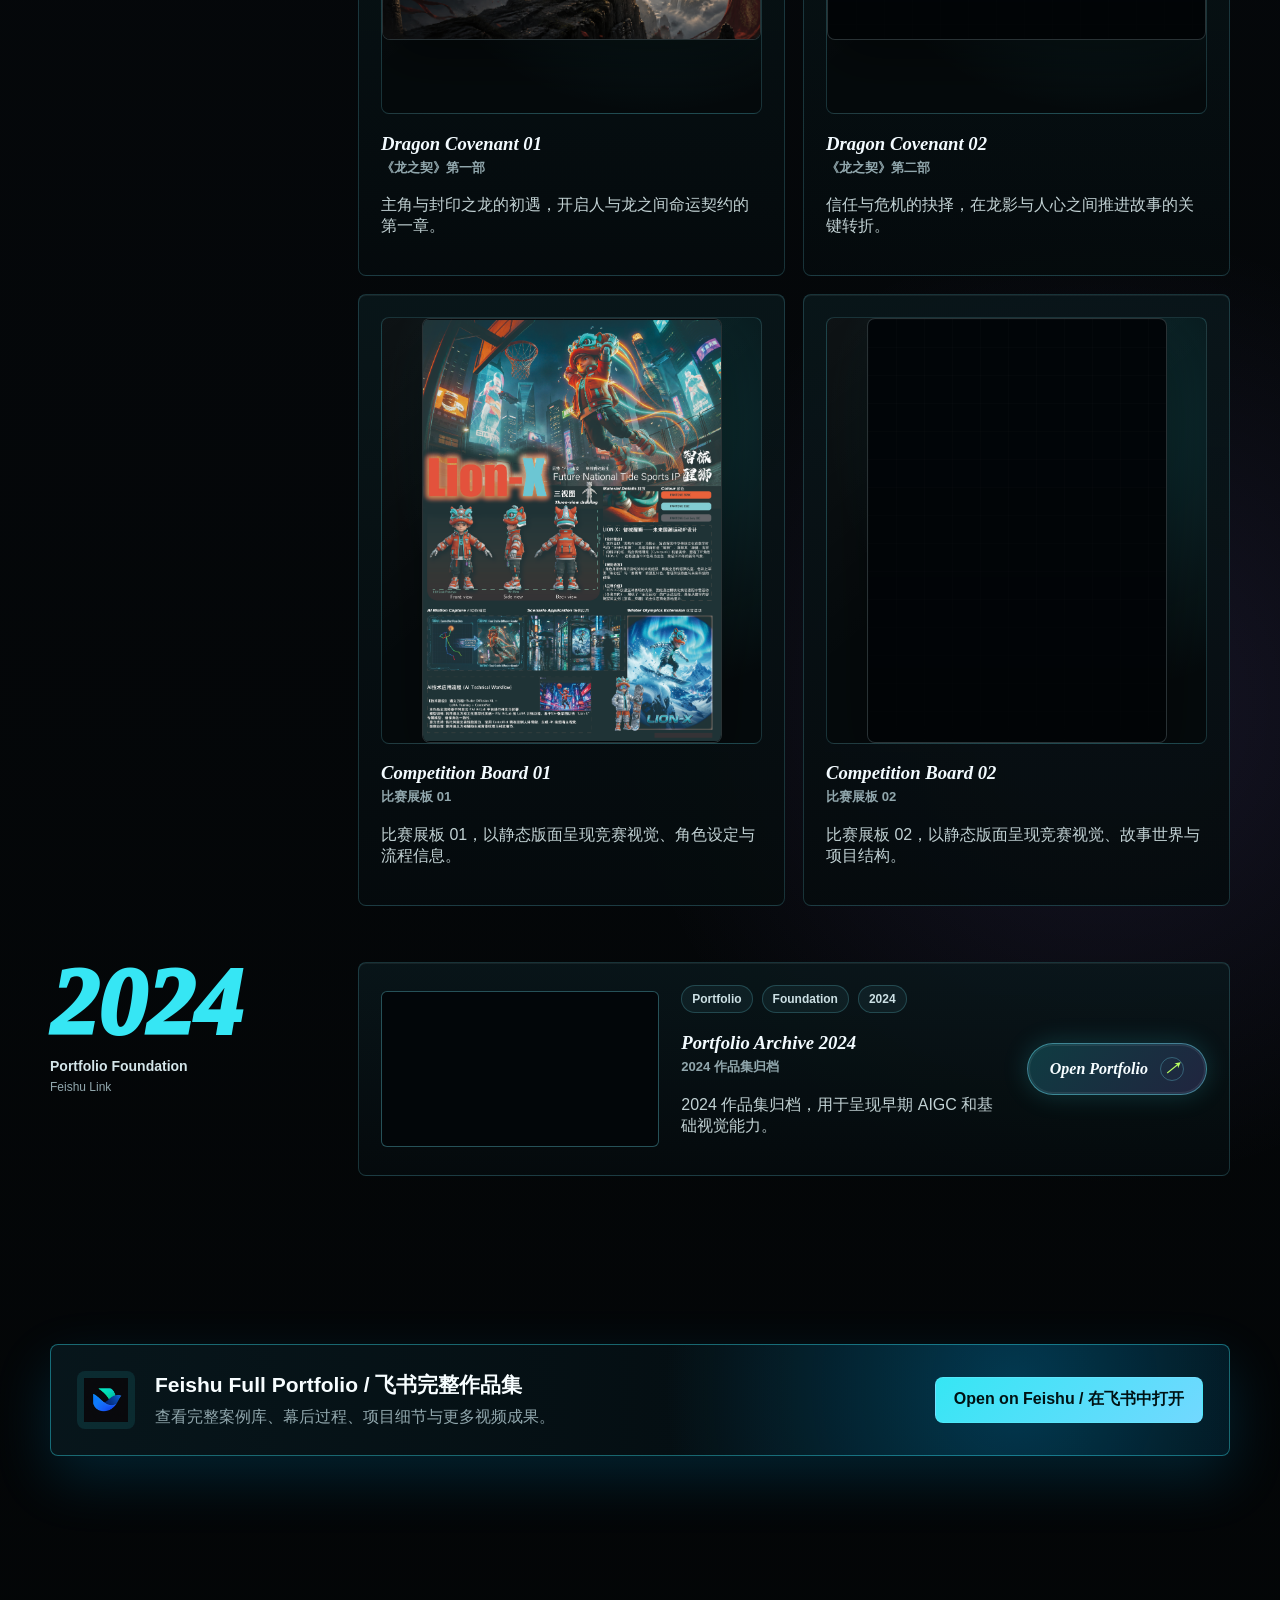
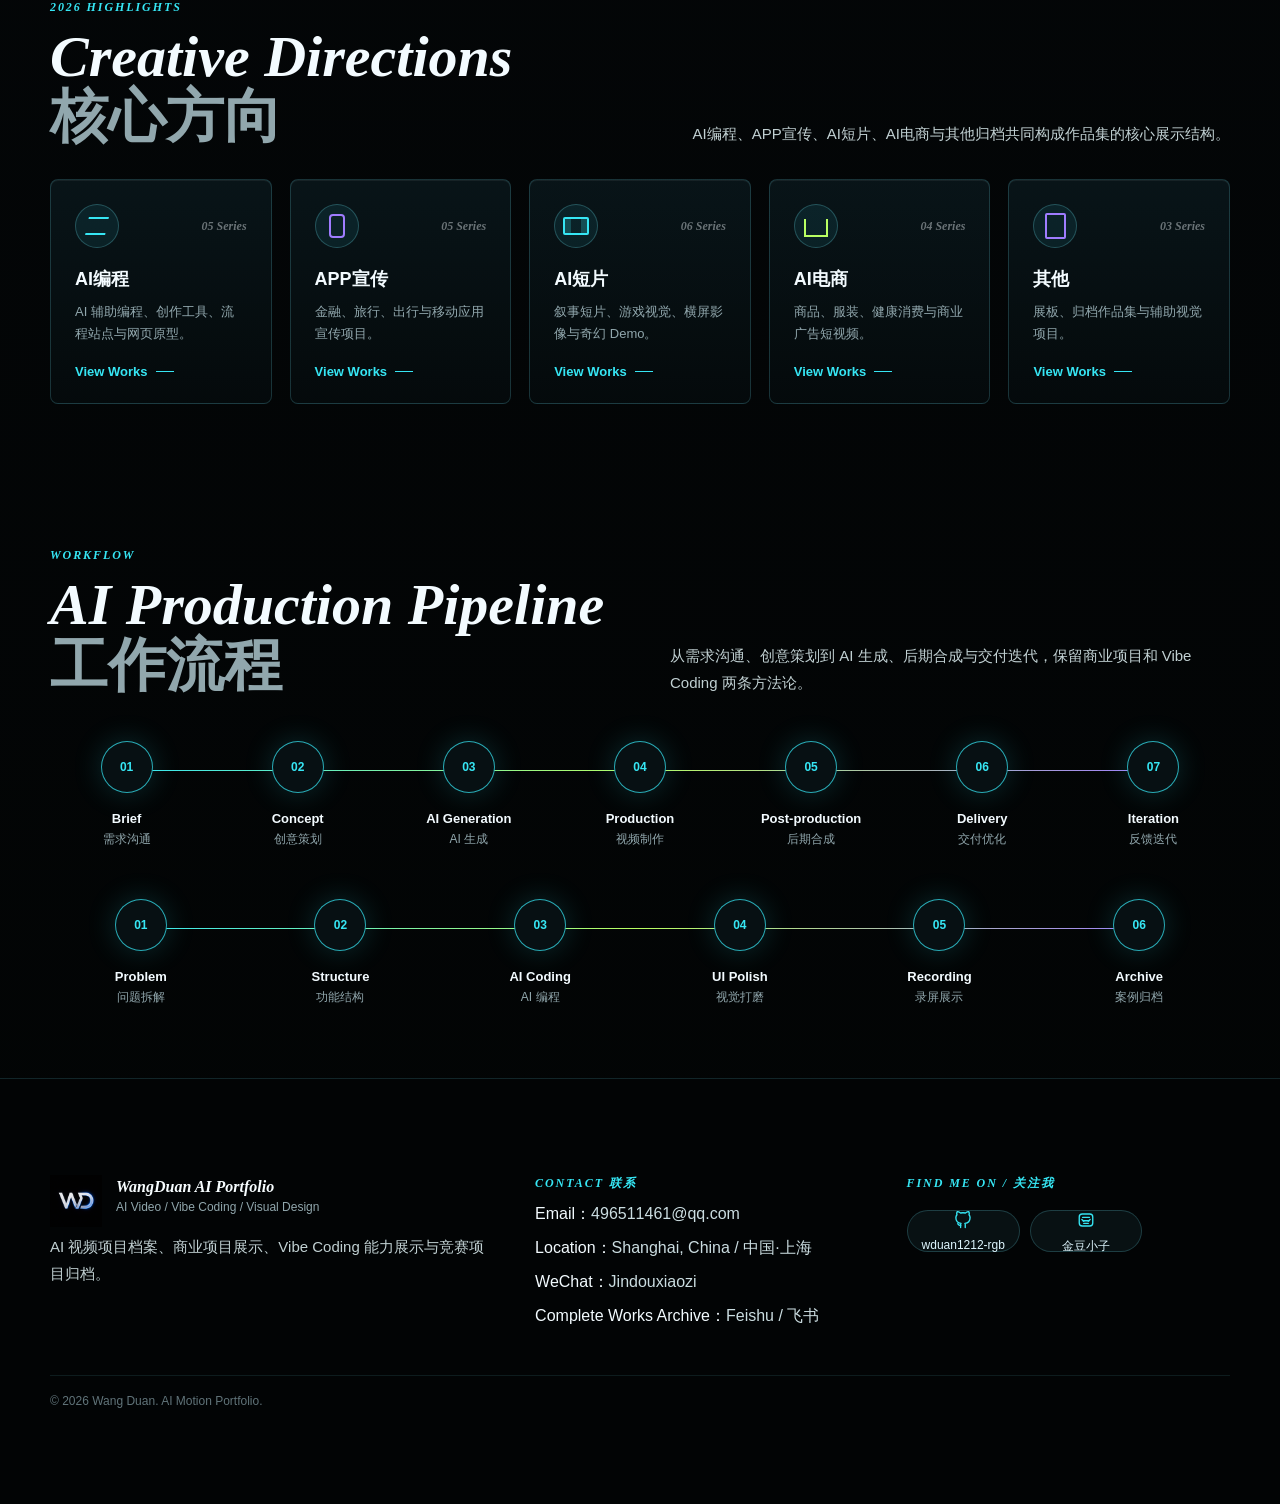
==== commit 9609ba4f: "Improve portfolio page load performance" ====
--- a/index.html
+++ b/index.html
@@ -6,7 +6,7 @@
     <title>WangDuan AI Portfolio</title>
     <meta name="description" content="王端 AI 视频、Vibe Coding 网站与视觉设计个人作品集。">
     <link rel="icon" type="image/png" href="assets/logo/wd-logo.png">
-    <link rel="stylesheet" href="assets/css/styles.css?v=20260504-v10">
+    <link rel="stylesheet" href="assets/css/styles.css?v=20260504-v10b">
   </head>
   <body>
     <div class="shell">
@@ -47,7 +47,7 @@
         <section class="section compact intro-video-section" id="intro">
           <div class="container intro-video-grid">
             <a class="intro-video-card reveal" href="https://tcndqnj035ys.feishu.cn/docx/Q3OHdRKHxo2PO3xXTqXcsEBInuh?from=from_copylink" target="_blank" rel="noopener noreferrer">
-              <video class="intro-preview-video" src="assets/covers/motion/quick-preview-cover.mp4" poster="assets/covers/horizontal/quick-preview-cover.png" autoplay muted loop playsinline preload="metadata" aria-hidden="true"></video>
+              <video class="intro-preview-video" data-lazy-video data-src="assets/covers/motion/quick-preview-cover.mp4" data-poster="assets/covers/horizontal/quick-preview-cover.png" autoplay muted loop playsinline preload="none" aria-hidden="true"></video>
               <span class="play-button" aria-hidden="true"></span>
               <span class="intro-video-copy">
                 <strong>Works Reel</strong>
@@ -165,7 +165,7 @@
       </div>
     </div>
 
-    <script src="assets/js/data.js?v=20260504-v10"></script>
-    <script src="assets/js/main.js?v=20260504-v10"></script>
+    <script src="assets/js/data.js?v=20260504-v10b"></script>
+    <script src="assets/js/main.js?v=20260504-v10b"></script>
   </body>
 </html>
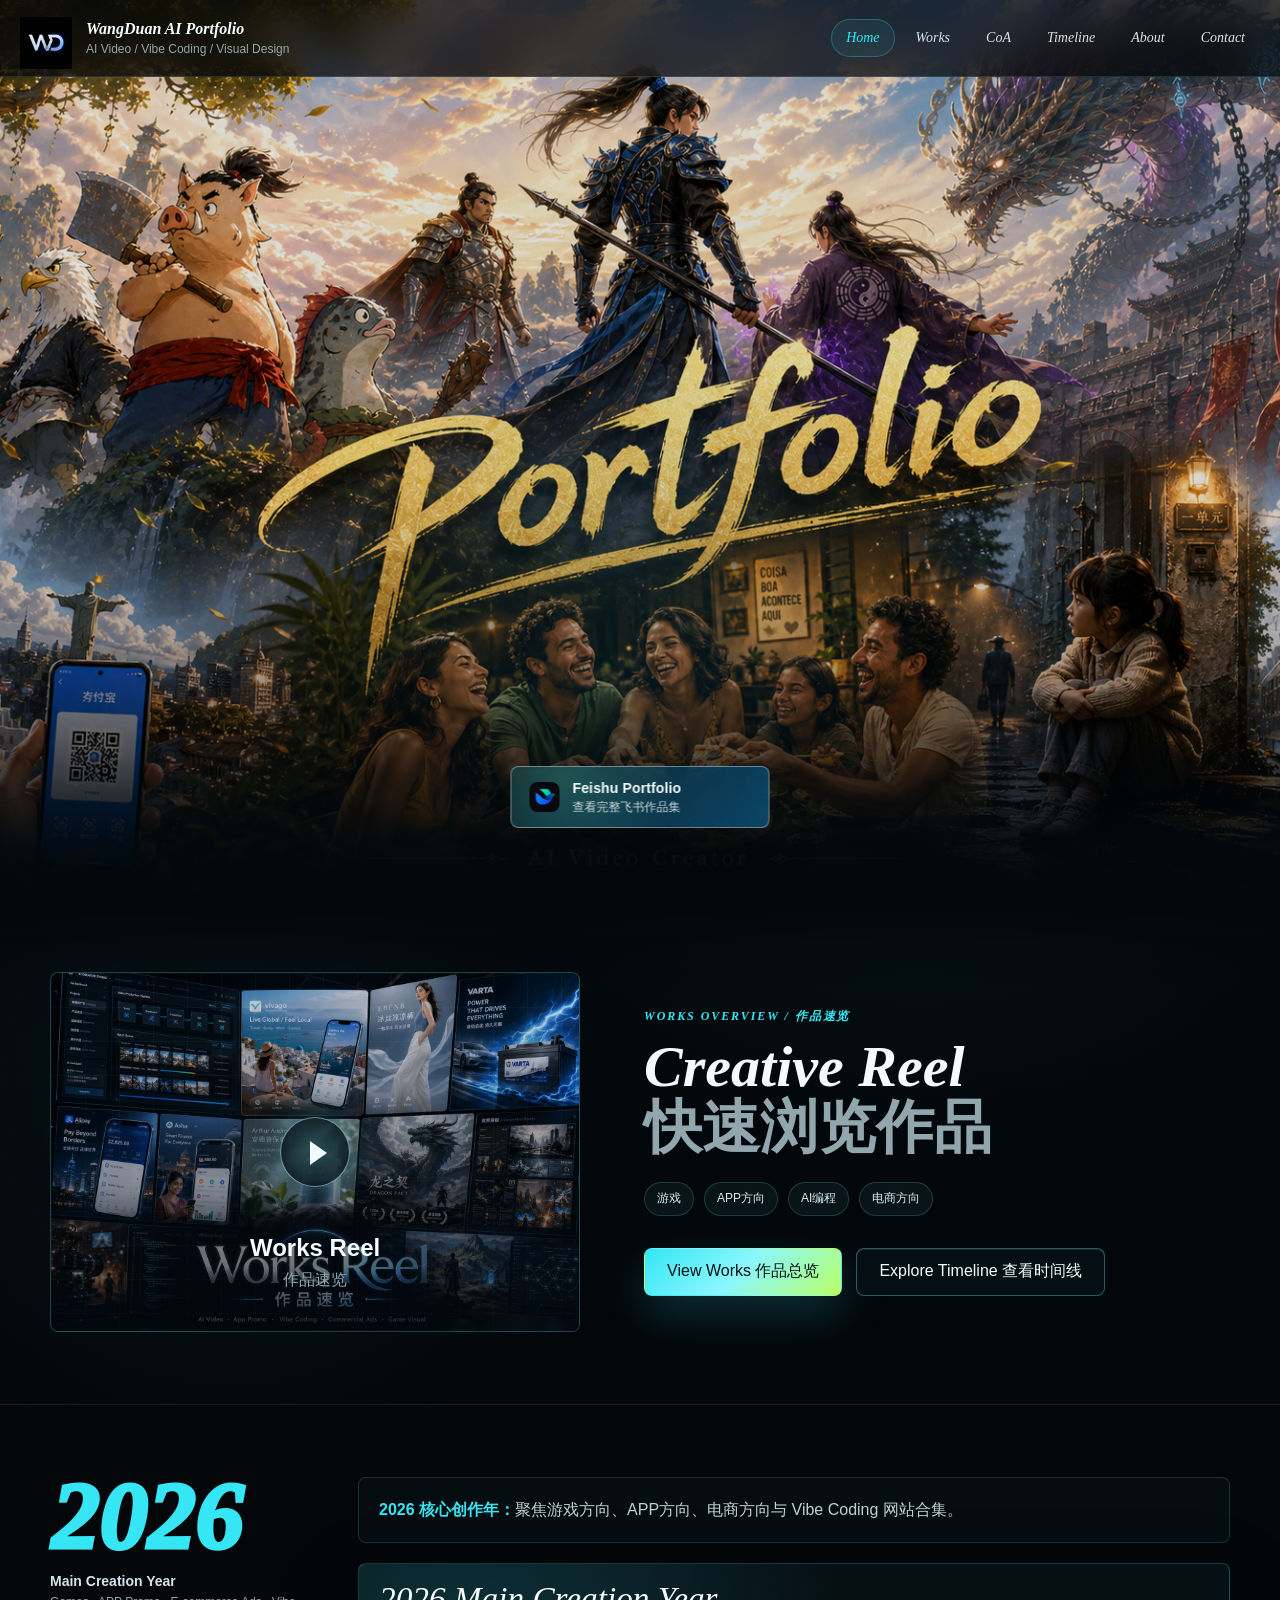
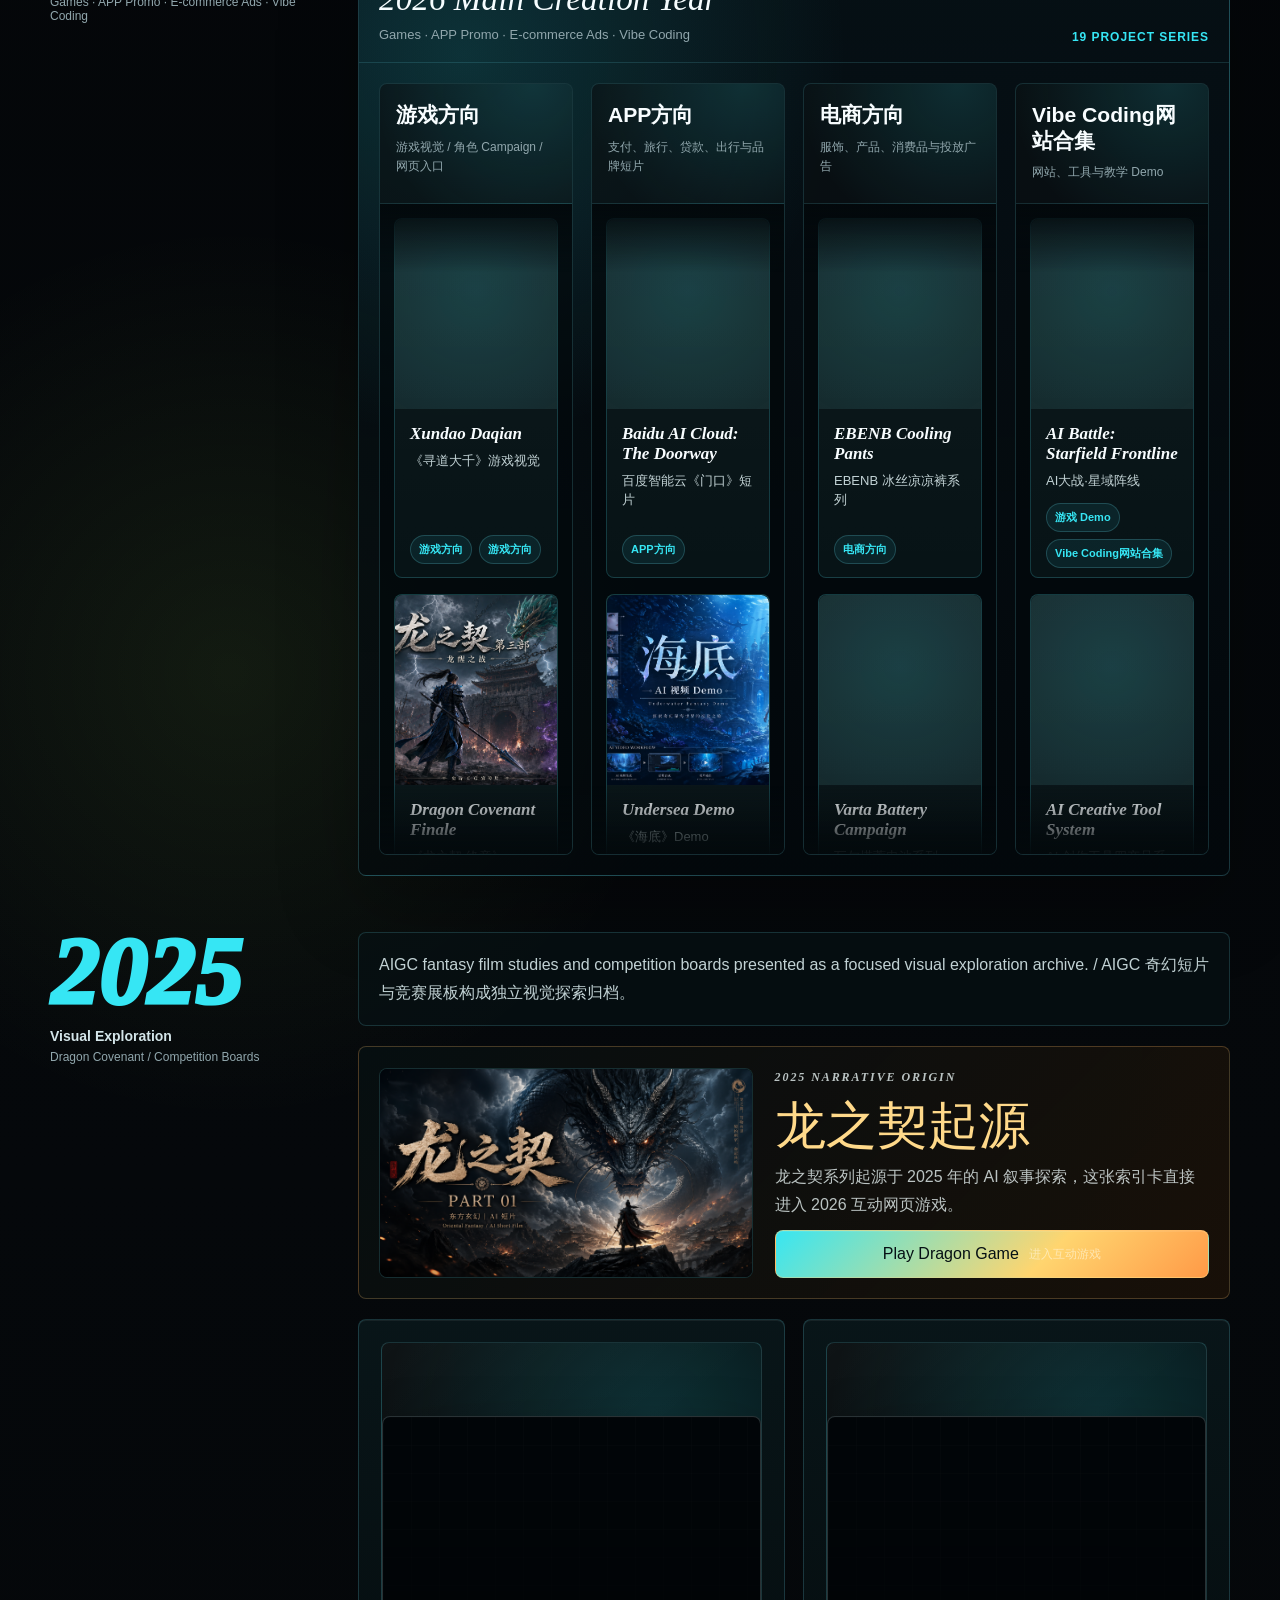
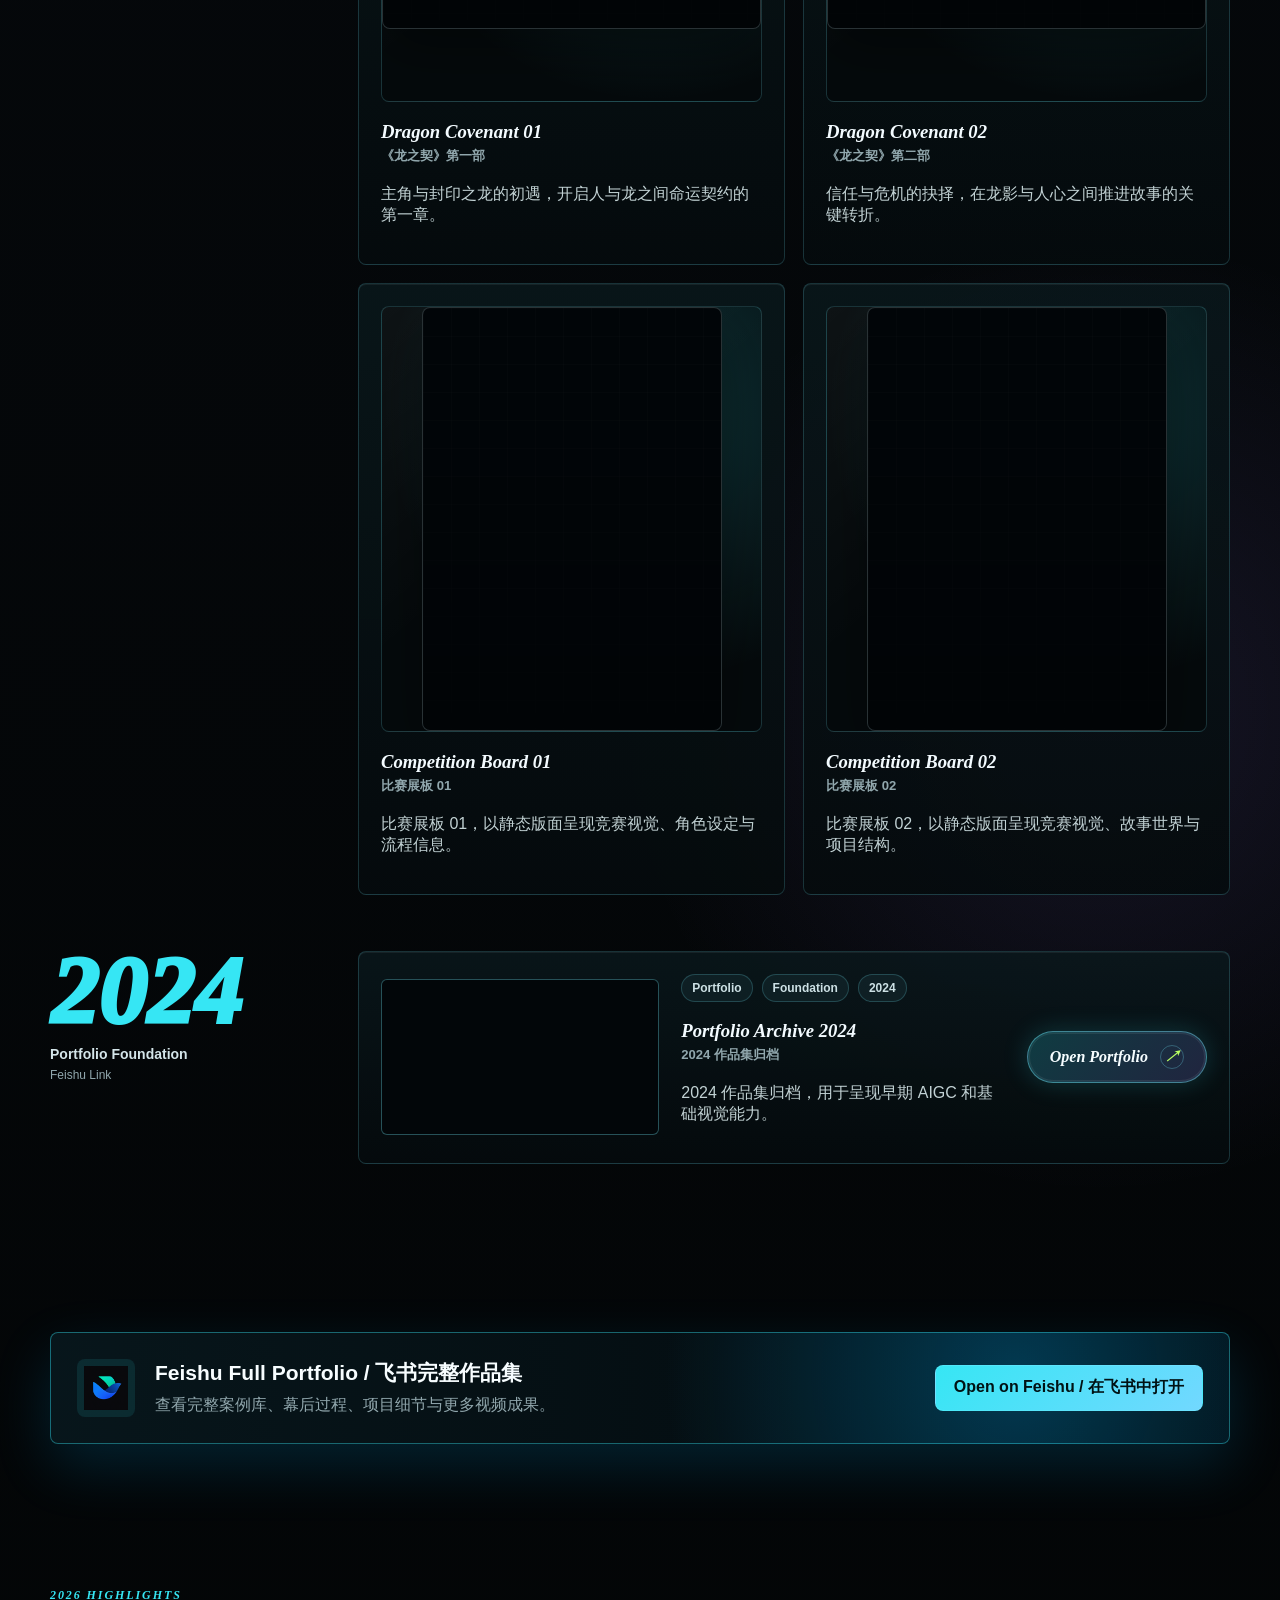
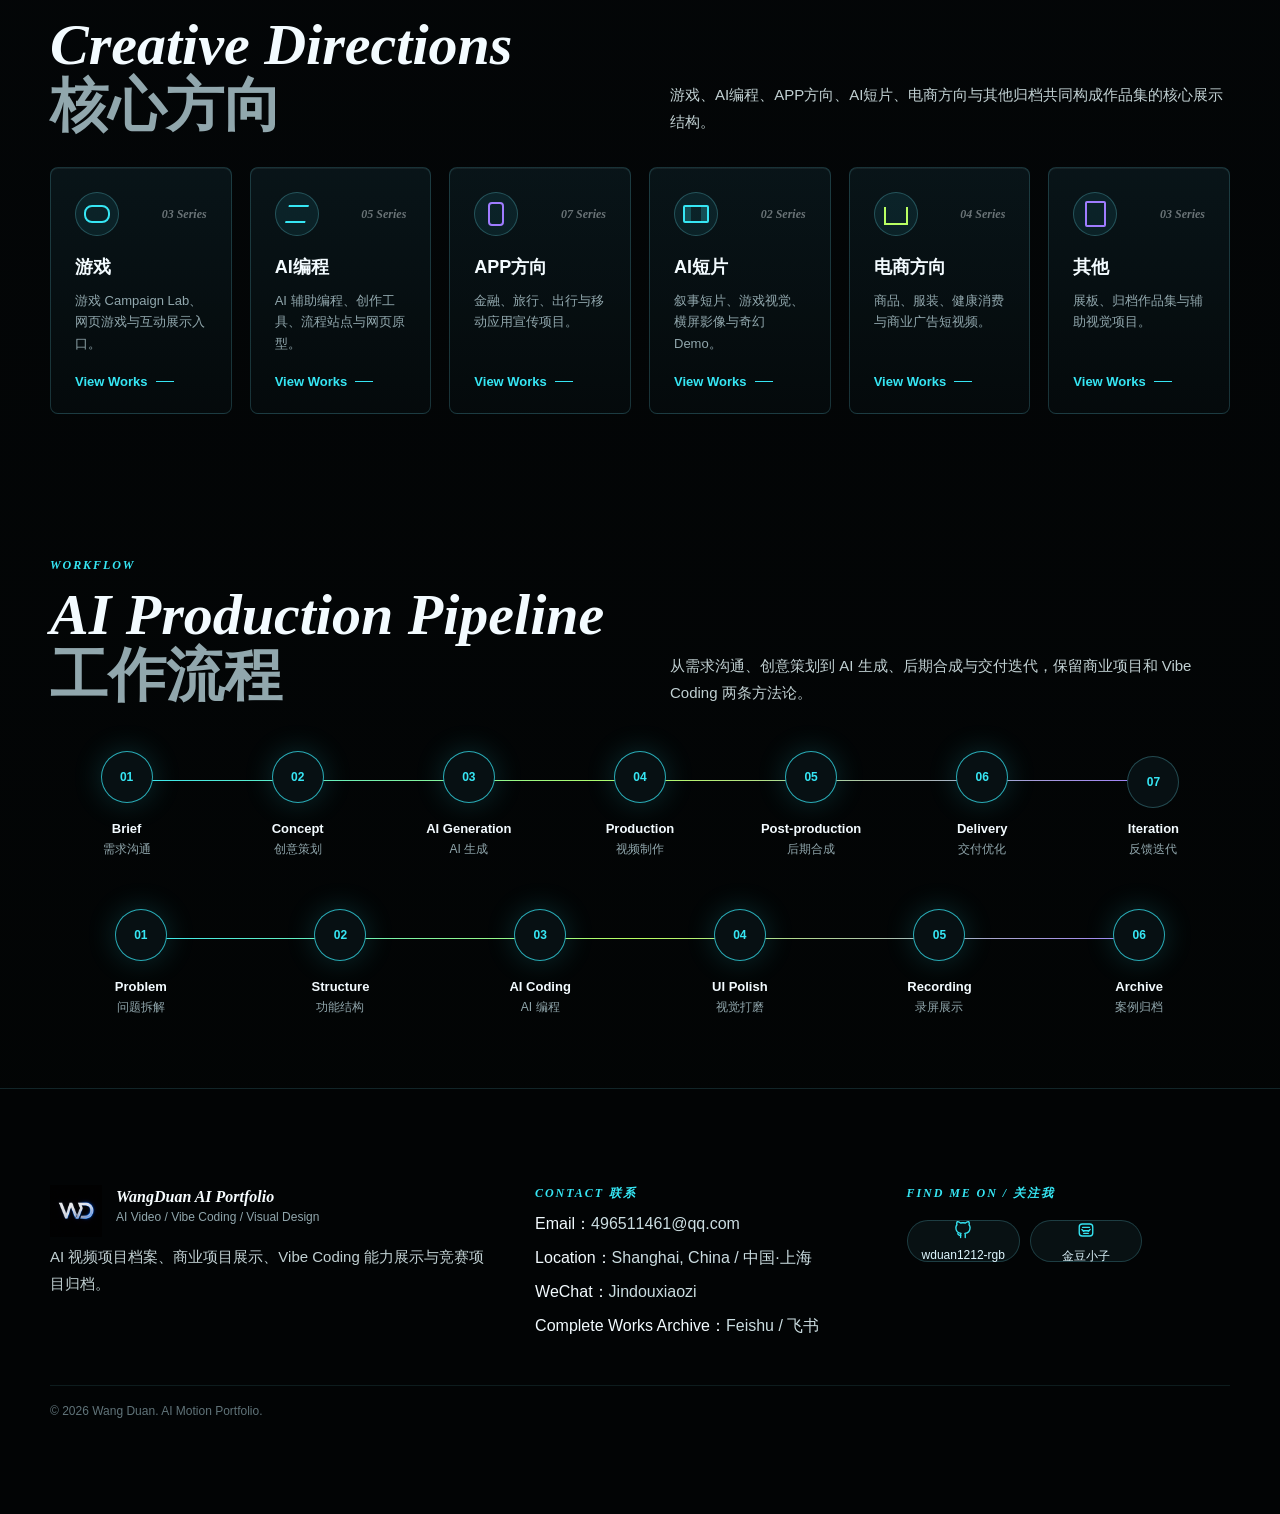
==== commit 85a430cd: "Add CoA game portfolio entry" ====
--- a/index.html
+++ b/index.html
@@ -6,7 +6,7 @@
     <title>WangDuan AI Portfolio</title>
     <meta name="description" content="王端 AI 视频、Vibe Coding 网站与视觉设计个人作品集。">
     <link rel="icon" type="image/png" href="assets/logo/wd-logo.png">
-    <link rel="stylesheet" href="assets/css/styles.css?v=20260504-v10b">
+    <link rel="stylesheet" href="assets/css/styles.css?v=20260513-coa">
   </head>
   <body>
     <div class="shell">
@@ -25,7 +25,7 @@
           <div class="nav-links" data-nav-links>
             <a href="index.html">Home</a>
             <a href="works.html">Works</a>
-            <a href="https://wduan1212-rgb.github.io/Dragon/" target="_blank" rel="noopener noreferrer">Dragon Covenant</a>
+            <a href="https://wduan1212-rgb.github.io/CoA/" target="_blank" rel="noopener noreferrer">CoA</a>
             <a href="index.html#timeline">Timeline</a>
             <a href="about.html">About</a>
             <a href="#contact">Contact</a>
@@ -58,10 +58,10 @@
               <p class="section-kicker">Works Overview / 作品速览</p>
               <h2 class="section-title">Creative Reel<br><span>快速浏览作品</span></h2>
               <div class="intro-tag-row">
-                <span>AI短片</span>
-                <span>APP宣传</span>
+                <span>游戏</span>
+                <span>APP方向</span>
                 <span>AI编程</span>
-                <span>AI电商</span>
+                <span>电商方向</span>
               </div>
               <div class="cta-row">
                 <a class="button primary" href="works.html">View Works 作品总览</a>
@@ -99,7 +99,7 @@
                 <p class="section-kicker">2026 Highlights</p>
                 <h2 class="section-title">Creative Directions<br><span>核心方向</span></h2>
               </div>
-              <p class="section-lead">AI编程、APP宣传、AI短片、AI电商与其他归档共同构成作品集的核心展示结构。</p>
+              <p class="section-lead">游戏、AI编程、APP方向、AI短片、电商方向与其他归档共同构成作品集的核心展示结构。</p>
             </div>
             <div class="card-grid highlight-grid" data-highlights></div>
           </div>
@@ -165,7 +165,7 @@
       </div>
     </div>
 
-    <script src="assets/js/data.js?v=20260504-v10b"></script>
-    <script src="assets/js/main.js?v=20260504-v10b"></script>
+    <script src="assets/js/data.js?v=20260513-coa"></script>
+    <script src="assets/js/main.js?v=20260513-coa"></script>
   </body>
 </html>
--- a/assets/css/styles.css
+++ b/assets/css/styles.css
@@ -621,7 +621,7 @@
 }
 
 .highlight-grid {
-  grid-template-columns: repeat(5, minmax(0, 1fr));
+  grid-template-columns: repeat(6, minmax(0, 1fr));
 }
 
 .metric-card,
@@ -4369,6 +4369,10 @@
   --loop-duration: 38s;
 }
 
+.column-game {
+  --loop-duration: 40s;
+}
+
 .column-app {
   --loop-duration: 42s;
 }
@@ -4413,6 +4417,66 @@
     linear-gradient(180deg, rgba(54, 230, 244, 0.08), rgba(255, 255, 255, 0.015)),
     rgba(6, 21, 25, 0.86);
   transform: translateY(-4px);
+}
+
+.timeline-card-main {
+  height: 100%;
+  min-height: 0;
+  display: flex;
+  flex-direction: column;
+  color: inherit;
+}
+
+.timeline-project-card.has-actions {
+  position: relative;
+}
+
+.timeline-project-card.has-actions .project-info {
+  padding-bottom: 58px;
+}
+
+.project-action-link,
+.card-action-link {
+  display: inline-flex;
+  align-items: center;
+  justify-content: center;
+  border: 1px solid rgba(116, 238, 255, 0.34);
+  border-radius: 999px;
+  color: var(--cyan);
+  background: rgba(54, 230, 244, 0.08);
+  font-family: var(--font-cn-title);
+  font-size: 12px;
+  font-weight: 750;
+  line-height: 1;
+  text-decoration: none;
+  transition: color 0.25s var(--ease), border-color 0.25s var(--ease), background 0.25s var(--ease);
+}
+
+.project-action-link {
+  position: absolute;
+  left: 15px;
+  right: 15px;
+  bottom: 15px;
+  z-index: 4;
+  min-height: 34px;
+}
+
+.card-action-row {
+  margin-top: 16px;
+}
+
+.card-action-link {
+  min-height: 36px;
+  padding: 0 14px;
+}
+
+.project-action-link:hover,
+.project-action-link:focus-visible,
+.card-action-link:hover,
+.card-action-link:focus-visible {
+  color: #001214;
+  border-color: transparent;
+  background: linear-gradient(135deg, var(--cyan), var(--lime));
 }
 
 .project-cover-wrap {
